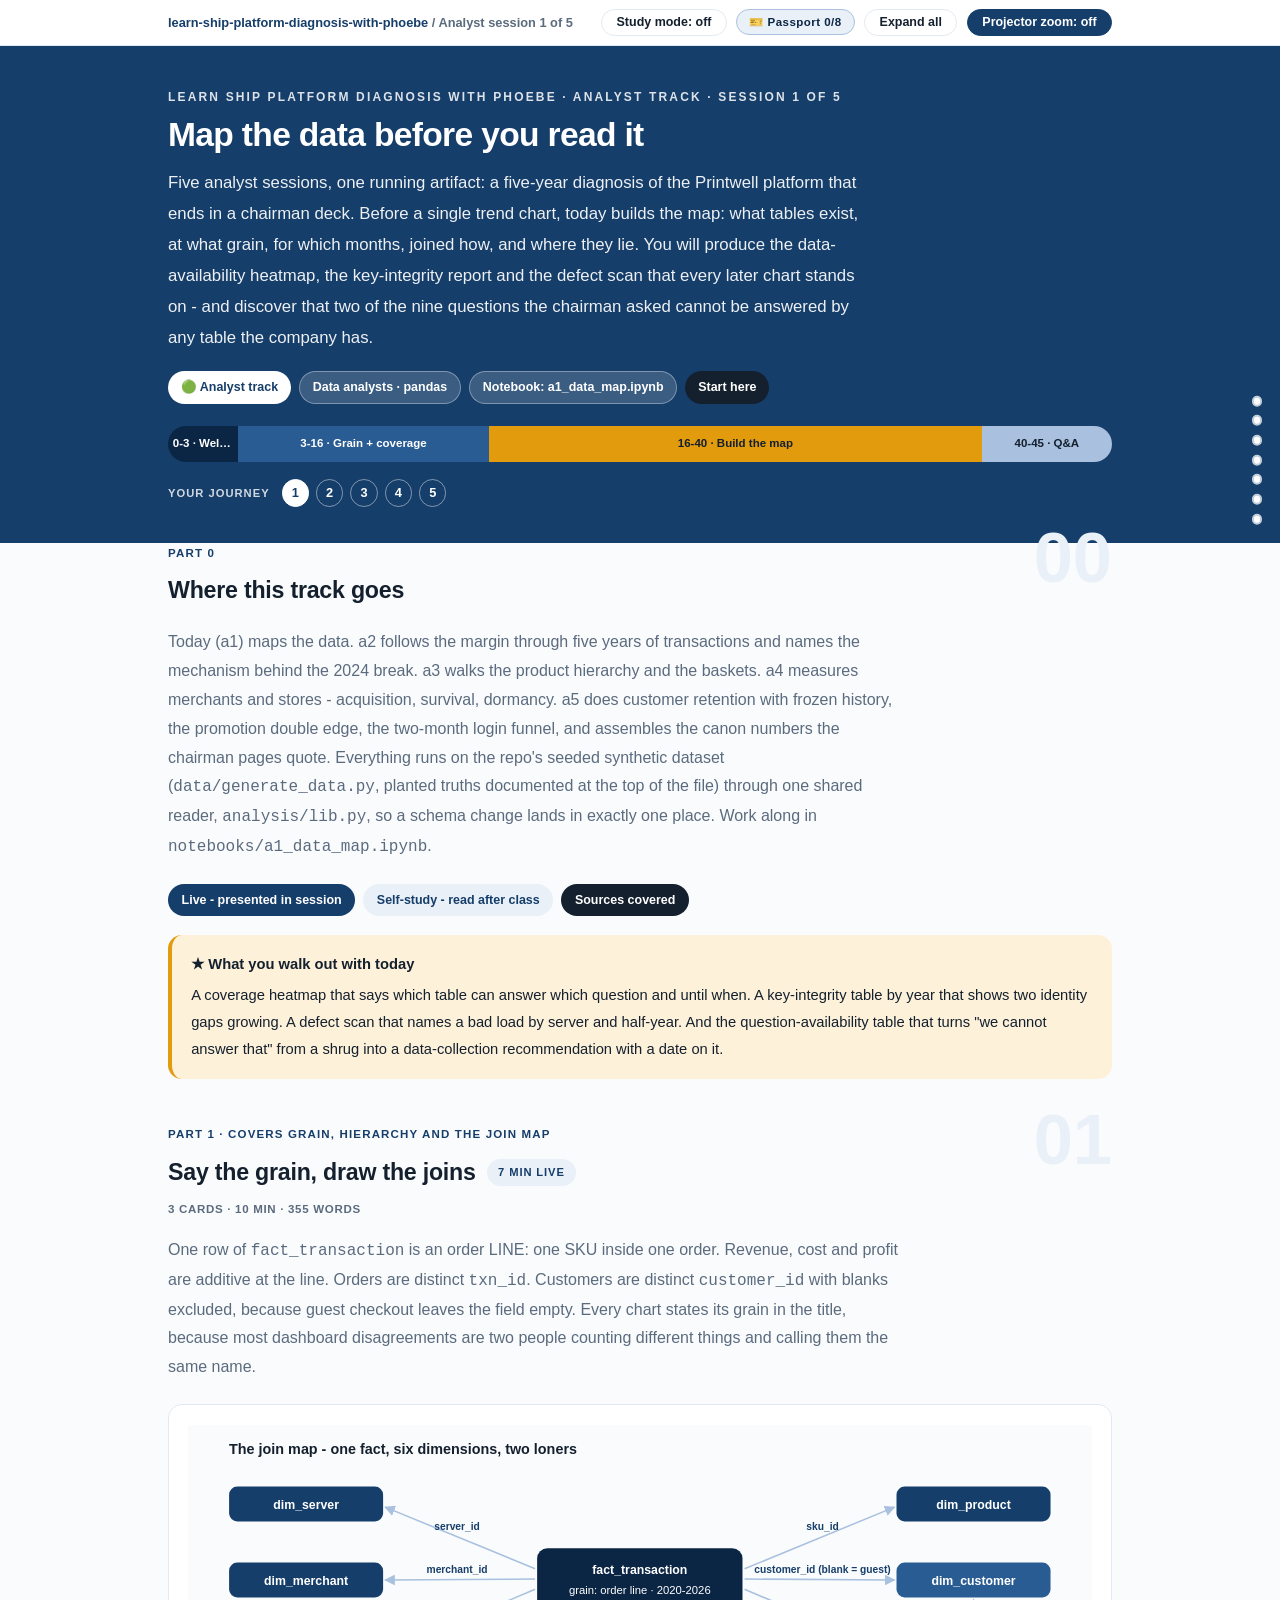
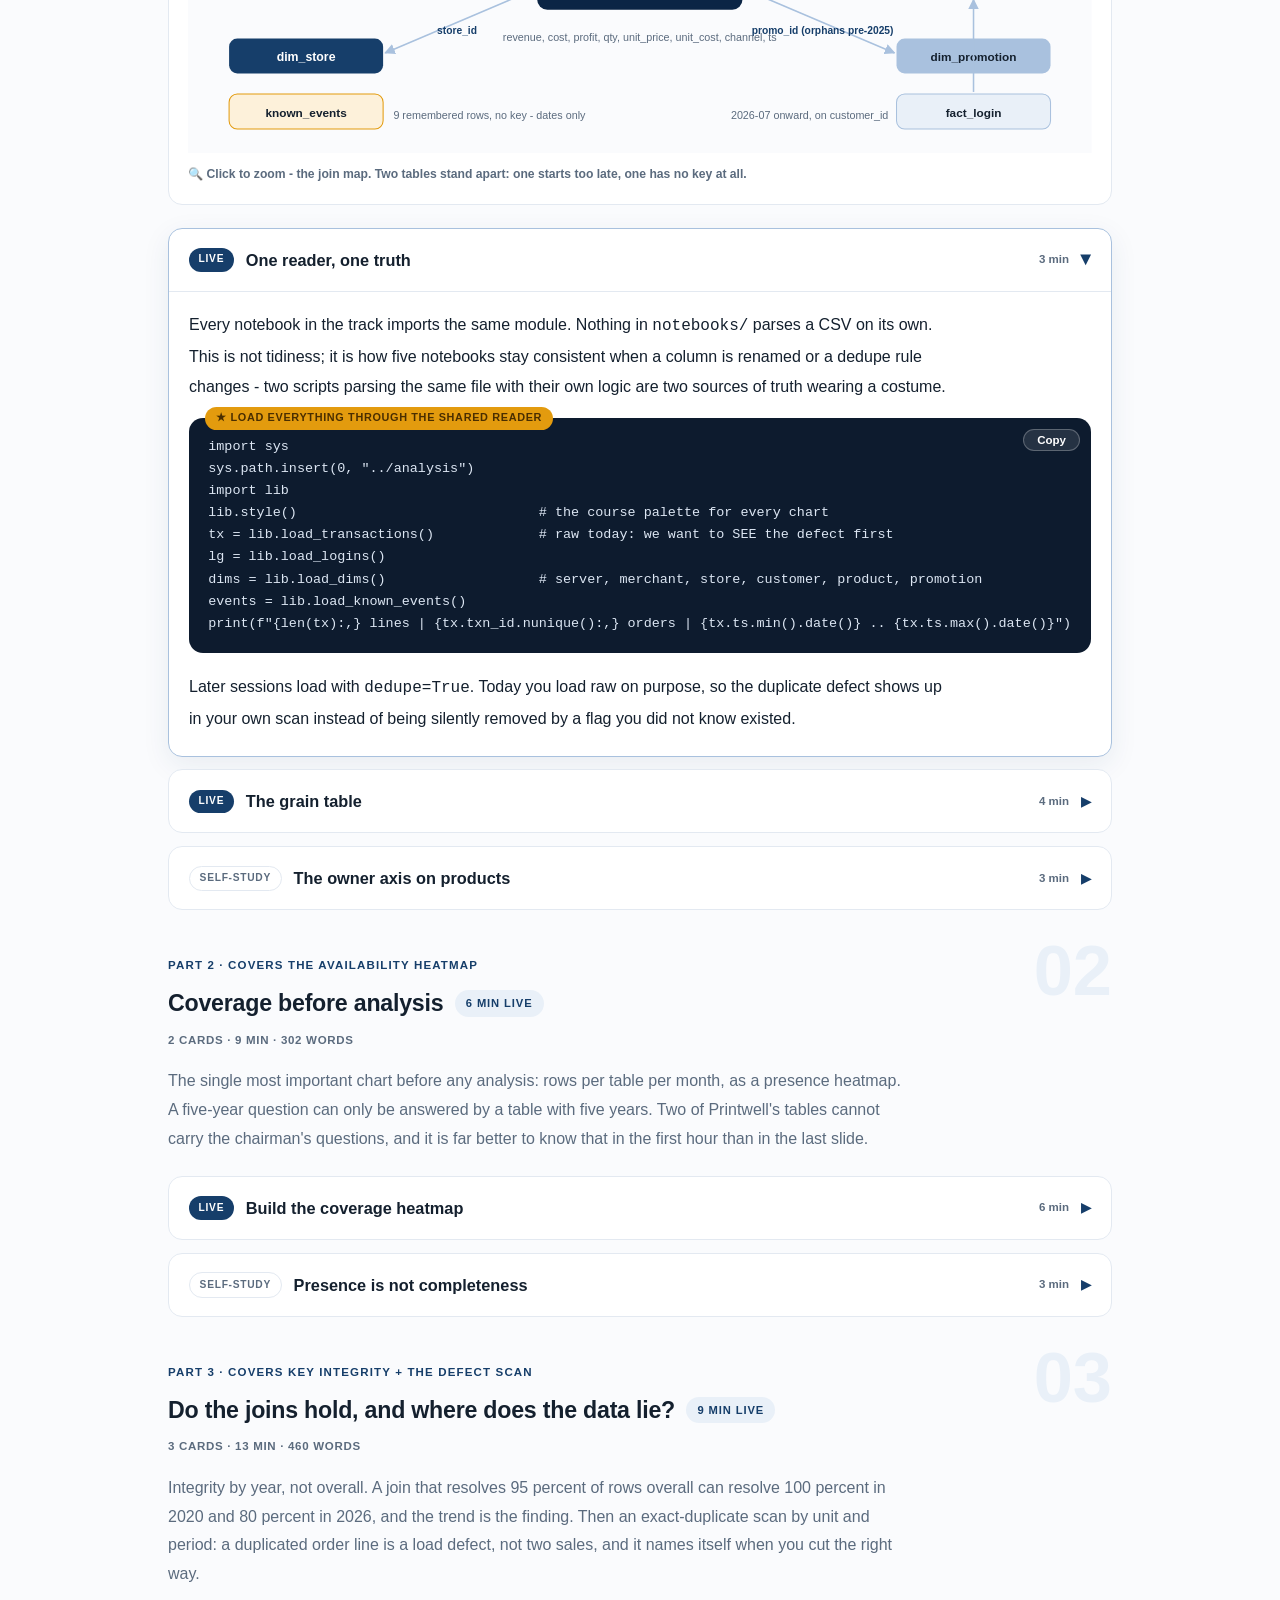
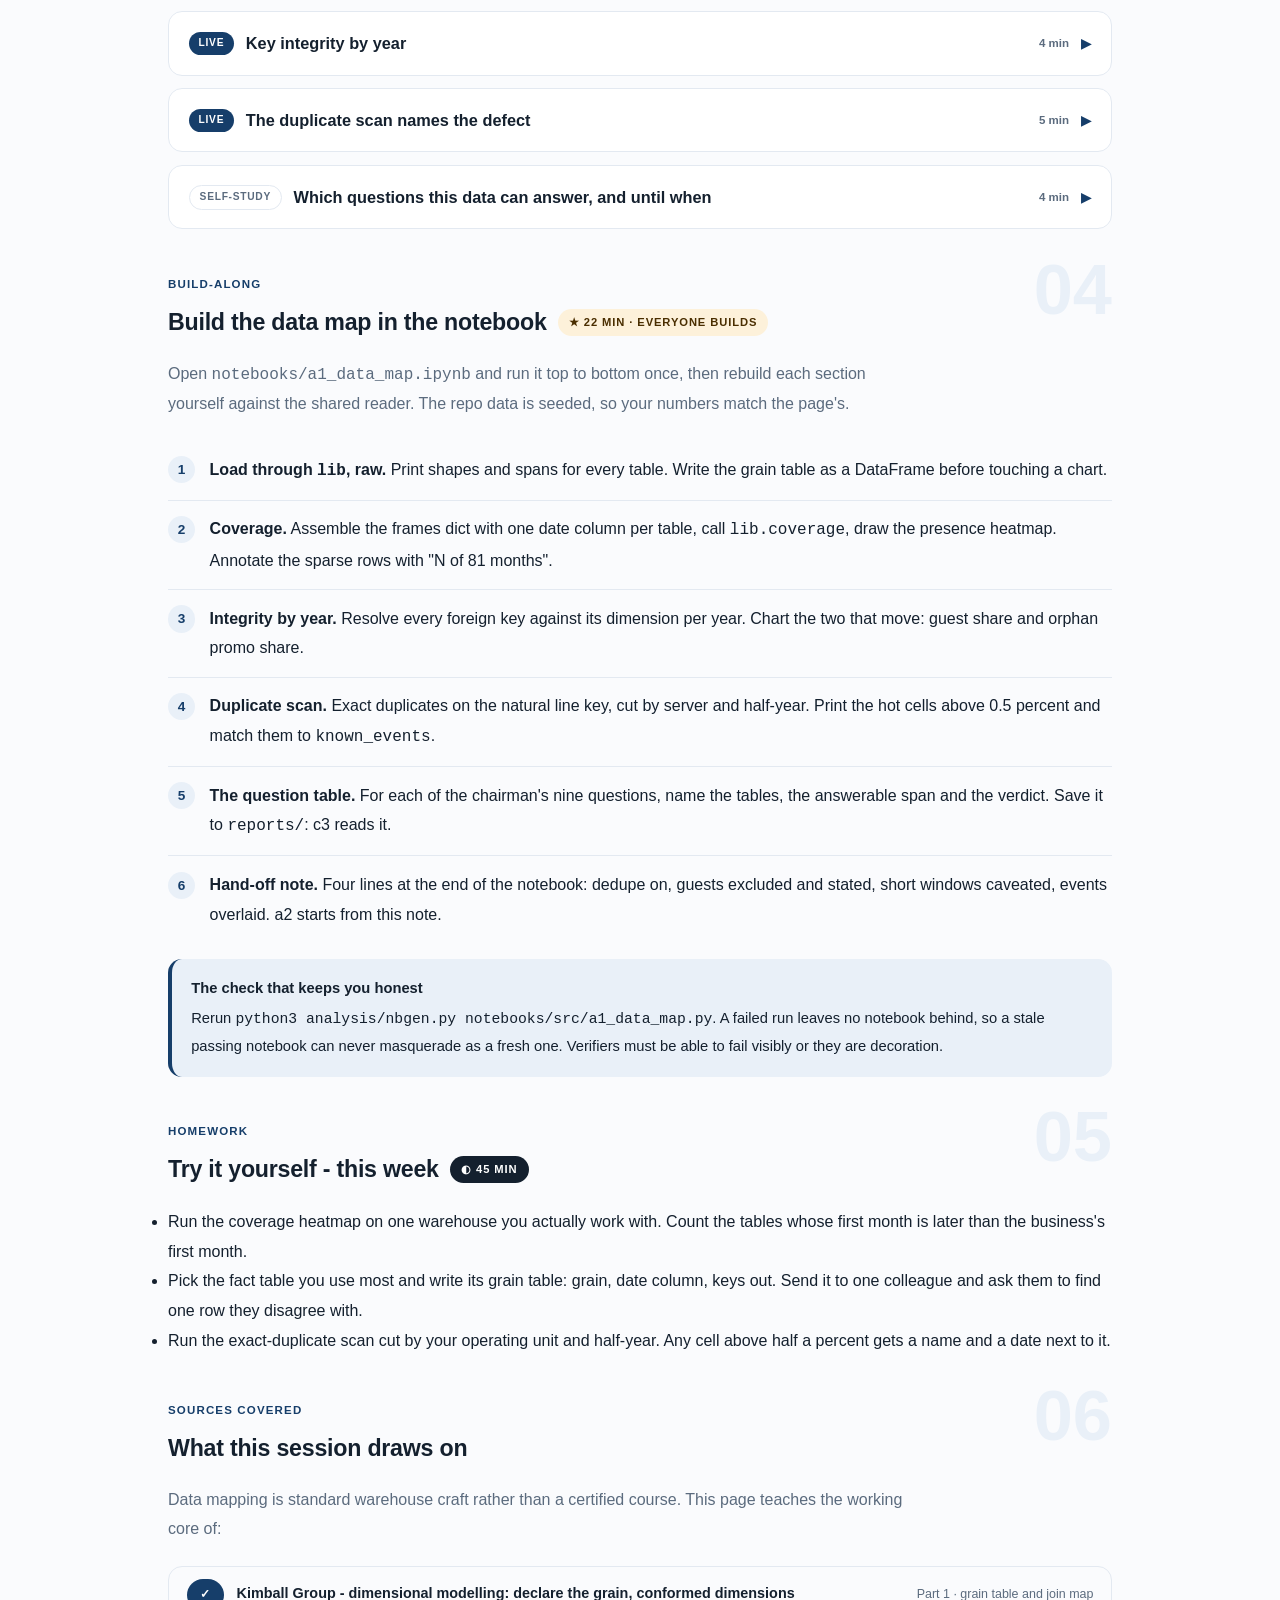
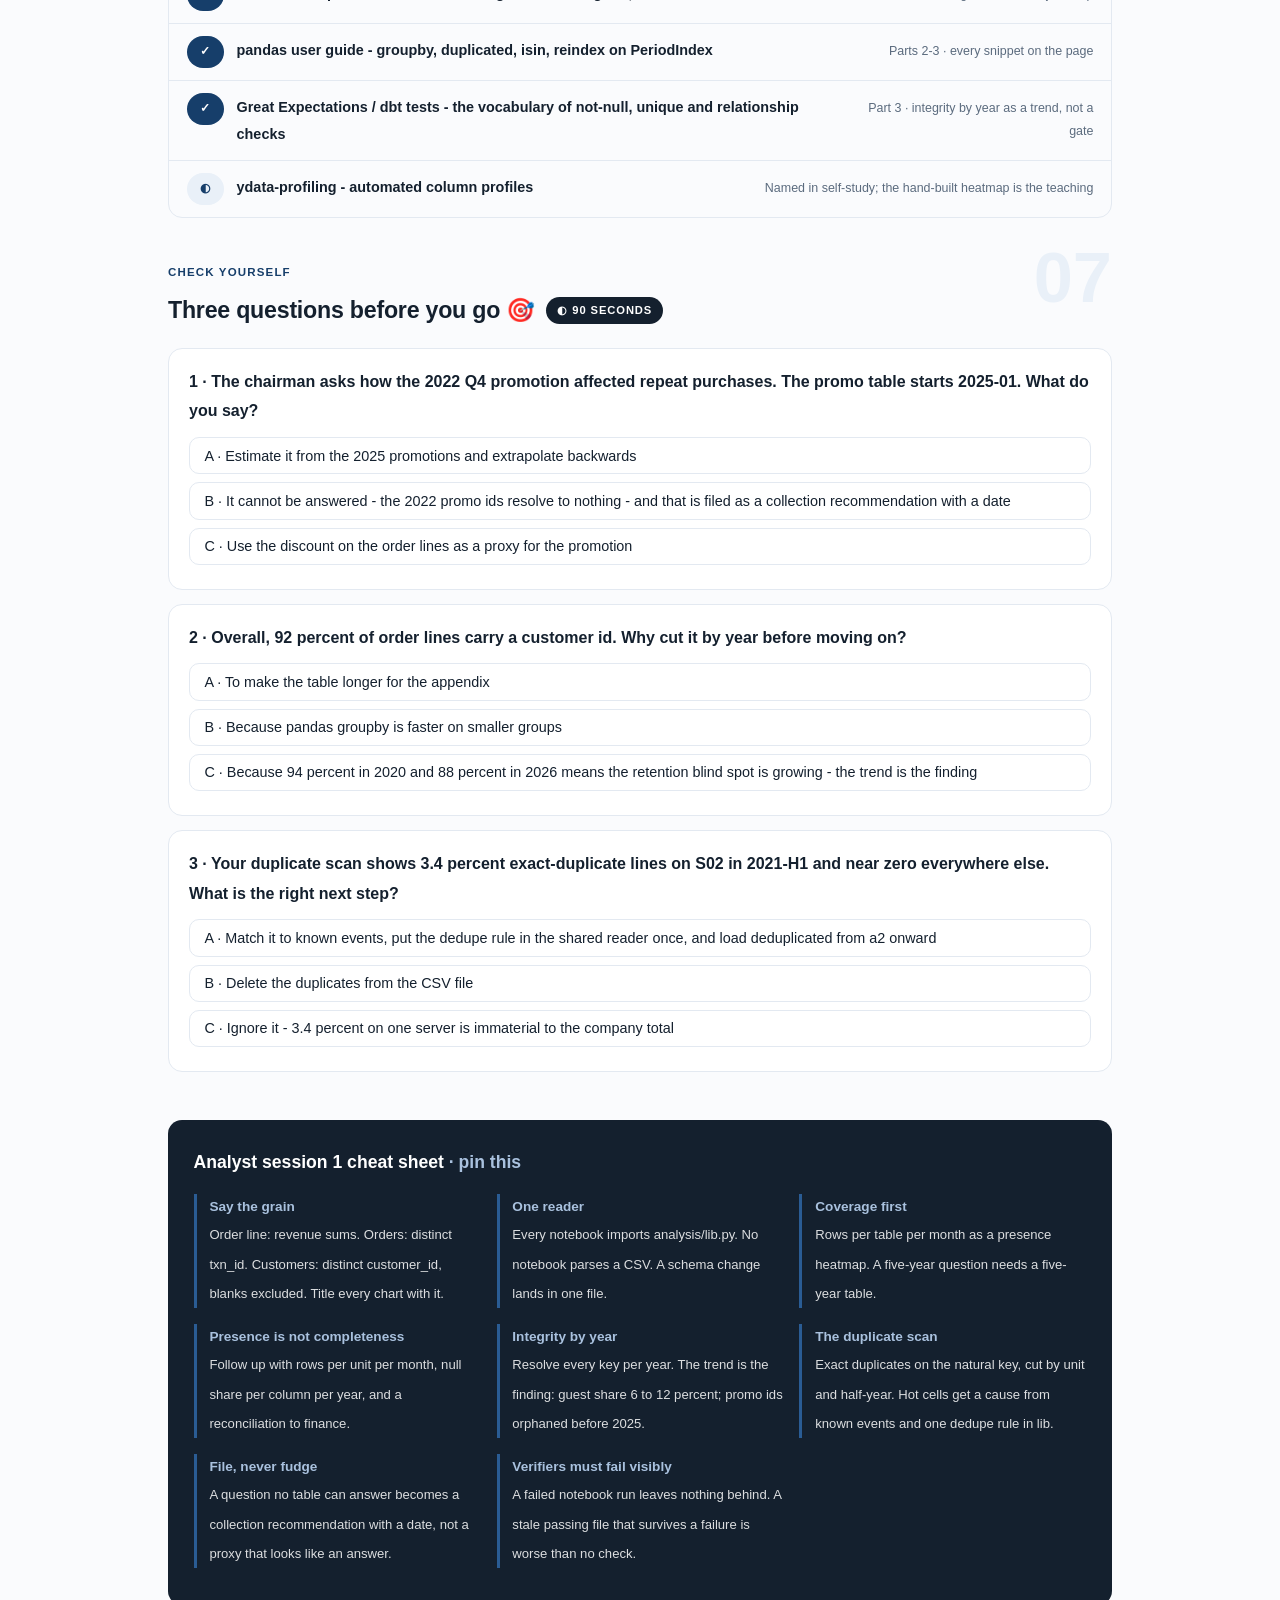
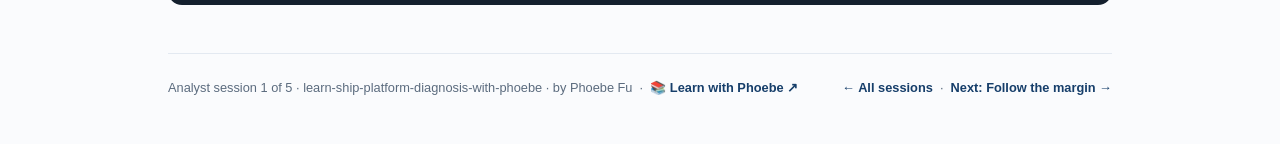
==== courses/a1-map-the-data-before-you-read-it.html @ 27b3adbc "learn-ship-platform-diagnosis-with-phoebe: five-year platform diagnosis course Two-track course (cha" ====
<!DOCTYPE html>
<html lang="en">
<head>
<meta charset="UTF-8">
<meta name="viewport" content="width=device-width, initial-scale=1.0">
<!-- social:start -->
<meta name="description" content="Analyst session 1 of 5. Grain and hierarchy, the data-availability heatmap, key integrity and the defect scan - the data map every five-year diagnosis stands on, built in pandas on the course dataset.">
<meta property="og:type" content="article">
<meta property="og:site_name" content="Learn with Phoebe">
<meta property="og:title" content="Map the data before you read it - learn ship platform diagnosis with phoebe">
<meta property="og:description" content="Analyst session 1 of 5. Grain, coverage heatmap, key integrity, duplicate and guest-id defects - in pandas, on five years of platform data.">
<meta property="og:url" content="https://phoebefu6.github.io/learn-ship-platform-diagnosis-with-phoebe/courses/a1-map-the-data-before-you-read-it.html">
<meta property="og:image" content="https://phoebefu6.github.io/learn-ship-platform-diagnosis-with-phoebe/assets/og-cover.png">
<meta property="og:image:width" content="1200">
<meta property="og:image:height" content="630">
<meta name="twitter:card" content="summary_large_image">
<meta name="twitter:title" content="Map the data before you read it - learn ship platform diagnosis with phoebe">
<meta name="twitter:description" content="Grain, coverage heatmap, key integrity, duplicate and guest-id defects - in pandas, on five years of platform data.">
<meta name="twitter:image" content="https://phoebefu6.github.io/learn-ship-platform-diagnosis-with-phoebe/assets/og-cover.png">
<!-- social:end -->
<title>Analyst session 1 · Map the data before you read it - learn ship platform diagnosis with phoebe</title>
<link rel="stylesheet" href="../assets/style.css?v=1">
</head>
<body>

<div class="toolbar">
  <div class="wrap">
    <span class="crumb"><a href="../index.html">learn-ship-platform-diagnosis-with-phoebe</a> / Analyst session 1 of 5</span>
    <button class="btn" id="toggle-all" type="button">Expand all</button>
    <button class="btn primary" id="zoom-toggle" type="button">Projector zoom: off</button>
  </div>
</div>

<header class="masthead">
  <div class="wrap">
    <div class="eyebrow">Learn Ship Platform Diagnosis with Phoebe · Analyst track · Session 1 of 5</div>
    <h1>Map the data <span class="accent">before</span> you read it</h1>
    <p class="sub">Five analyst sessions, one running artifact: a five-year diagnosis of the Printwell platform that ends in a chairman deck. Before a single trend chart, today builds the map: what tables exist, at what grain, for which months, joined how, and where they lie. You will produce the data-availability heatmap, the key-integrity report and the defect scan that every later chart stands on - and discover that two of the nine questions the chairman asked cannot be answered by any table the company has.</p>
    <div class="chip-row">
      <span class="chip level">🟢 Analyst track</span>
      <span class="chip audience">Data analysts · pandas</span>
      <span class="chip audience">Notebook: a1_data_map.ipynb</span>
      <span class="chip time">Start here</span>
    </div>
    <div class="agenda">
      <span class="a1" style="flex:1">0-3 · Welcome</span>
      <span class="a2" style="flex:4">3-16 · Grain + coverage</span>
      <span class="a3" style="flex:8">16-40 · Build the map</span>
      <span class="a4" style="flex:2">40-45 · Q&amp;A</span>
    </div>
  </div>
</header>

<main class="wrap">

  <!-- ============ INTRO ============ -->
  <section class="section" id="intro">
    <div class="section-kicker">
      <span class="klabel">Part 0</span>
      <h2>Where this track goes</h2>
    </div>
    <p class="lede">Today (a1) maps the data. a2 follows the margin through five years of transactions and names the mechanism behind the 2024 break. a3 walks the product hierarchy and the baskets. a4 measures merchants and stores - acquisition, survival, dormancy. a5 does customer retention with frozen history, the promotion double edge, the two-month login funnel, and assembles the canon numbers the chairman pages quote. Everything runs on the repo's seeded synthetic dataset (<code>data/generate_data.py</code>, planted truths documented at the top of the file) through one shared reader, <code>analysis/lib.py</code>, so a schema change lands in exactly one place. Work along in <code>notebooks/a1_data_map.ipynb</code>.</p>
    <div class="legend">
      <span class="pill solid">Live - presented in session</span>
      <span class="pill light">Self-study - read after class</span>
      <span class="pill inkpill">Sources covered</span>
    </div>
    <div class="callout win">
      <strong>★ What you walk out with today</strong>
      A coverage heatmap that says which table can answer which question and until when. A key-integrity table by year that shows two identity gaps growing. A defect scan that names a bad load by server and half-year. And the question-availability table that turns "we cannot answer that" from a shrug into a data-collection recommendation with a date on it.
    </div>
  </section>

  <!-- ============ PART 1: GRAIN AND HIERARCHY ============ -->
  <section class="section" id="grain">
    <div class="section-kicker">
      <span class="klabel">Part 1 · covers grain, hierarchy and the join map</span>
      <h2>Say the grain, draw the joins <span class="tag concept">7 min live</span></h2>
    </div>
    <p class="lede">One row of <code>fact_transaction</code> is an order LINE: one SKU inside one order. Revenue, cost and profit are additive at the line. Orders are distinct <code>txn_id</code>. Customers are distinct <code>customer_id</code> with blanks excluded, because guest checkout leaves the field empty. Every chart states its grain in the title, because most dashboard disagreements are two people counting different things and calling them the same name.</p>

    <figure class="zoomable">
      <svg viewBox="0 0 880 320" xmlns="http://www.w3.org/2000/svg" role="img" aria-label="An entity join map. In the centre, fact_transaction at order-line grain. Arrows out to dim_server, dim_merchant, dim_store, dim_customer, dim_product and dim_promotion, each labelled with its key. fact_login sits apart, joined to dim_customer. known_events sits apart with no join at all, labelled dates only.">
        <style>
          .jmT { font: 700 14px Inter, sans-serif; fill: #14202E; }
          .jmW { font: 700 12px Inter, sans-serif; fill: #FFFFFF; }
          .jmK { font: 700 11.5px Inter, sans-serif; fill: #14202E; }
          .jmN { font: 400 10.5px Inter, sans-serif; fill: #5B6B7E; }
          .jmE { font: 600 10px Inter, sans-serif; fill: #163E6A; }
        </style>
        <defs>
          <marker id="jmArr" viewBox="0 0 10 10" refX="9" refY="5" markerWidth="7" markerHeight="7" orient="auto"><path d="M0 0 L10 5 L0 10 z" fill="#A9C1DE"/></marker>
        </defs>
        <rect x="0" y="0" width="880" height="320" fill="#FAFBFD"/>
        <text class="jmT" x="40" y="28">The join map - one fact, six dimensions, two loners</text>
        <rect x="340" y="120" width="200" height="60" rx="10" fill="#0B2545"/>
        <text class="jmW" x="440" y="145" text-anchor="middle">fact_transaction</text>
        <text class="jmW" x="440" y="165" text-anchor="middle" style="font-weight:400;font-size:11px">grain: order line · 2020-2026</text>
        <rect x="40" y="60" width="150" height="34" rx="8" fill="#163E6A"/><text class="jmW" x="115" y="82" text-anchor="middle">dim_server</text>
        <rect x="40" y="134" width="150" height="34" rx="8" fill="#163E6A"/><text class="jmW" x="115" y="156" text-anchor="middle">dim_merchant</text>
        <rect x="40" y="208" width="150" height="34" rx="8" fill="#163E6A"/><text class="jmW" x="115" y="230" text-anchor="middle">dim_store</text>
        <rect x="690" y="60" width="150" height="34" rx="8" fill="#163E6A"/><text class="jmW" x="765" y="82" text-anchor="middle">dim_product</text>
        <rect x="690" y="134" width="150" height="34" rx="8" fill="#2A5C94"/><text class="jmW" x="765" y="156" text-anchor="middle">dim_customer</text>
        <rect x="690" y="208" width="150" height="34" rx="8" fill="#A9C1DE"/><text class="jmK" x="765" y="230" text-anchor="middle">dim_promotion</text>
        <line x1="338" y1="140" x2="192" y2="80" stroke="#A9C1DE" stroke-width="1.5" marker-end="url(#jmArr)"/>
        <line x1="338" y1="150" x2="192" y2="151" stroke="#A9C1DE" stroke-width="1.5" marker-end="url(#jmArr)"/>
        <line x1="338" y1="160" x2="192" y2="222" stroke="#A9C1DE" stroke-width="1.5" marker-end="url(#jmArr)"/>
        <line x1="542" y1="140" x2="688" y2="80" stroke="#A9C1DE" stroke-width="1.5" marker-end="url(#jmArr)"/>
        <line x1="542" y1="150" x2="688" y2="151" stroke="#A9C1DE" stroke-width="1.5" marker-end="url(#jmArr)"/>
        <line x1="542" y1="160" x2="688" y2="222" stroke="#A9C1DE" stroke-width="1.5" marker-end="url(#jmArr)"/>
        <text class="jmE" x="262" y="102" text-anchor="middle">server_id</text>
        <text class="jmE" x="262" y="144" text-anchor="middle">merchant_id</text>
        <text class="jmE" x="262" y="204" text-anchor="middle">store_id</text>
        <text class="jmE" x="618" y="102" text-anchor="middle">sku_id</text>
        <text class="jmE" x="618" y="144" text-anchor="middle">customer_id (blank = guest)</text>
        <text class="jmE" x="618" y="204" text-anchor="middle">promo_id (orphans pre-2025)</text>
        <rect x="690" y="262" width="150" height="34" rx="8" fill="#E9F0F8" stroke="#A9C1DE"/><text class="jmK" x="765" y="284" text-anchor="middle">fact_login</text>
        <line x1="765" y1="260" x2="765" y2="170" stroke="#A9C1DE" stroke-width="1.5" marker-end="url(#jmArr)"/>
        <text class="jmN" x="682" y="286" text-anchor="end">2026-07 onward, on customer_id</text>
        <rect x="40" y="262" width="150" height="34" rx="8" fill="#FDF1DA" stroke="#E39B0E"/><text class="jmK" x="115" y="284" text-anchor="middle">known_events</text>
        <text class="jmN" x="200" y="286">9 remembered rows, no key - dates only</text>
        <text class="jmN" x="440" y="210" text-anchor="middle">revenue, cost, profit, qty, unit_price, unit_cost, channel, ts</text>
      </svg>
      <figcaption>🔍 Click to zoom - the join map. Two tables stand apart: one starts too late, one has no key at all.</figcaption>
    </figure>

    <details class="card" open>
      <summary><span class="mode live">Live</span> One reader, one truth <span class="mini">3 min</span><span class="caret">▶</span></summary>
      <div class="body">
        <p>Every notebook in the track imports the same module. Nothing in <code>notebooks/</code> parses a CSV on its own. This is not tidiness; it is how five notebooks stay consistent when a column is renamed or a dedupe rule changes - two scripts parsing the same file with their own logic are two sources of truth wearing a costume.</p>
        <div class="prompt-box good"><span class="label">★ Load everything through the shared reader</span>import sys
sys.path.insert(0, "../analysis")
import lib
lib.style()                              # the course palette for every chart
tx = lib.load_transactions()             # raw today: we want to SEE the defect first
lg = lib.load_logins()
dims = lib.load_dims()                   # server, merchant, store, customer, product, promotion
events = lib.load_known_events()
print(f"{len(tx):,} lines | {tx.txn_id.nunique():,} orders | {tx.ts.min().date()} .. {tx.ts.max().date()}")</div>
        <p>Later sessions load with <code>dedupe=True</code>. Today you load raw on purpose, so the duplicate defect shows up in your own scan instead of being silently removed by a flag you did not know existed.</p>
      </div>
    </details>

    <details class="card">
      <summary><span class="mode live">Live</span> The grain table <span class="mini">4 min</span><span class="caret">▶</span></summary>
      <div class="body">
        <p>Write the grain table before the first chart. It is the single page a new analyst reads to avoid every classic mistake on this dataset.</p>
        <table class="clean">
          <thead><tr><th>Table</th><th>Grain</th><th>Date column</th><th>Keys out</th></tr></thead>
          <tbody>
            <tr><td>fact_transaction</td><td>order line</td><td>ts</td><td>server, merchant, store, customer, sku, promo</td></tr>
            <tr><td>fact_login</td><td>login session</td><td>login_ts</td><td>customer, server, merchant</td></tr>
            <tr><td>dim_promotion</td><td>campaign</td><td>start_date</td><td>merchant (optional)</td></tr>
            <tr><td>dim_customer</td><td>customer</td><td>signup_month</td><td>store, merchant, server</td></tr>
            <tr><td>dim_store</td><td>store</td><td>open_month</td><td>merchant, server</td></tr>
            <tr><td>dim_merchant</td><td>merchant</td><td>onboard_month</td><td>server</td></tr>
            <tr><td>dim_product</td><td>SKU</td><td>-</td><td>merchant (when owner = merchant)</td></tr>
            <tr><td>known_events</td><td>remembered event</td><td>event_date</td><td>scope text, no key</td></tr>
          </tbody>
        </table>
        <div class="callout example">
          <span class="ex-pill">Real world</span>
          A retailer's finance and marketing teams reported repeat-purchase rates of 31 percent and 44 percent for the same quarter. Both were right: finance counted orders per customer id, marketing counted sessions per device. Neither had written the grain down. The reconciliation took three weeks; the grain table takes twenty minutes.
        </div>
      </div>
    </details>

    <details class="card">
      <summary><span class="mode self">Self-study</span> The owner axis on products <span class="mini">3 min</span><span class="caret">▶</span></summary>
      <div class="body">
        <p><code>dim_product</code> carries an <code>owner</code> column: <code>platform</code> for the 98 standard SKUs and <code>merchant</code> for the 1,075 customised SKUs each merchant created from the platform's lines. Same category, same product line, different SKU, different price and cost. This axis is what makes the customisation question in a3 and a5 answerable at all - if the platform had stored customised orders under the base SKU, the finding that customised goods retain customers better could never have been computed. When you design a catalogue, keep the base line and the owner separate, and never overwrite one with the other.</p>
      </div>
    </details>
  </section>

  <!-- ============ PART 2: COVERAGE ============ -->
  <section class="section" id="coverage">
    <div class="section-kicker">
      <span class="klabel">Part 2 · covers the availability heatmap</span>
      <h2>Coverage before analysis <span class="tag concept">6 min live</span></h2>
    </div>
    <p class="lede">The single most important chart before any analysis: rows per table per month, as a presence heatmap. A five-year question can only be answered by a table with five years. Two of Printwell's tables cannot carry the chairman's questions, and it is far better to know that in the first hour than in the last slide.</p>

    <details class="card">
      <summary><span class="mode live">Live</span> Build the coverage heatmap <span class="mini">6 min</span><span class="caret">▶</span></summary>
      <div class="body">
        <div class="prompt-box good"><span class="label">★ Rows per table per month - the shared helper does the reindexing</span>frames = {
    "fact_transaction": tx.assign(d=tx.ts),
    "fact_login": lg.assign(d=lg.login_ts),
    "dim_promotion": dims["promotion"].assign(d=pd.to_datetime(dims["promotion"].start_date)),
    "dim_customer (signups)": dims["customer"].assign(d=pd.to_datetime(dims["customer"].signup_month)),
    "dim_merchant (onboardings)": dims["merchant"].assign(d=pd.to_datetime(dims["merchant"].onboard_month)),
    "dim_store (openings)": dims["store"].assign(d=pd.to_datetime(dims["store"].open_month)),
    "known_events": events.assign(d=events.event_date),
}
cov = lib.coverage(frames, {k: "d" for k in frames})   # months x tables, zero-filled to 2020-01 .. today
present = (cov &gt; 0).T.astype(int)</div>
        <figure class="zoomable">
          <img src="../figures/a1_coverage_heatmap.png" alt="Heatmap of data availability by month for seven tables from 2020 to 2026. fact_transaction and dim_customer cover 79 of 81 months; fact_login covers 3 of 81; dim_promotion covers 21 of 81 starting January 2025; known_events has 9 scattered months.">
          <figcaption>🔍 Click to zoom - navy means the table has rows that month. Two rows are mostly grey.</figcaption>
        </figure>
        <p><strong>fact_login</strong> has about two months: login analytics was switched on 2026-07-01. <strong>dim_promotion</strong> starts 2025-01 even though order lines have carried a <code>promo_id</code> since 2020 - the promotion module launched late, and every earlier id points at nothing. Neither gap is dropped; both are filed as data-collection recommendations with a date, in c3.</p>
        <div class="callout tip">
          <strong>Read the sparse rows honestly</strong>
          Merchant onboardings and store openings are sparse in 2024-2026 not because the tables are broken but because acquisition slowed. A coverage heatmap shows presence, not health; distinguishing the two is the first judgement call of the analysis, and a4 makes it with the acquisition chart.
        </div>
      </div>
    </details>

    <details class="card">
      <summary><span class="mode self">Self-study</span> Presence is not completeness <span class="mini">3 min</span><span class="caret">▶</span></summary>
      <div class="body">
        <p>A month can have rows and still be incomplete: a table that was backfilled for the last 18 months only, a column added in 2023 and null before, a server whose feed dropped for a week. Three cheap follow-ups after the heatmap:</p>
        <ul>
          <li>Rows per month per server (or whatever your unit is): a unit that vanishes for a month is a feed outage, and it will look like a demand collapse in every later chart.</li>
          <li>Null share per column per year: a column that is 100 percent null before a date has a start date, and every analysis using it inherits that date.</li>
          <li>Row count against a trusted external total (finance's booked revenue per quarter): the reconciliation catches both duplicates and missing loads in one pass.</li>
        </ul>
      </div>
    </details>
  </section>

  <!-- ============ PART 3: JOINS AND DEFECTS ============ -->
  <section class="section" id="defects">
    <div class="section-kicker">
      <span class="klabel">Part 3 · covers key integrity + the defect scan</span>
      <h2>Do the joins hold, and where does the data lie? <span class="tag concept">9 min live</span></h2>
    </div>
    <p class="lede">Integrity by year, not overall. A join that resolves 95 percent of rows overall can resolve 100 percent in 2020 and 80 percent in 2026, and the trend is the finding. Then an exact-duplicate scan by unit and period: a duplicated order line is a load defect, not two sales, and it names itself when you cut the right way.</p>

    <details class="card">
      <summary><span class="mode live">Live</span> Key integrity by year <span class="mini">4 min</span><span class="caret">▶</span></summary>
      <div class="body">
        <div class="prompt-box good"><span class="label">★ Share of lines whose key resolves, per year</span>def resolvable(col, dim, key):
    ok = tx[col].isin(set(dim[key]))
    return tx.assign(ok=ok).groupby("year").ok.mean()

integrity = pd.DataFrame({
    "merchant_id -&gt; dim_merchant": resolvable("merchant_id", dims["merchant"], "merchant_id"),
    "store_id -&gt; dim_store": resolvable("store_id", dims["store"], "store_id"),
    "sku_id -&gt; dim_product": resolvable("sku_id", dims["product"], "sku_id"),
    "customer_id present (not guest)": tx.assign(ok=tx.customer_id != "").groupby("year").ok.mean(),
    "promo_id resolvable (of lines with a promo)": tx[tx.promo_id != ""].assign(
        ok=lambda d: d.promo_id.isin(set(dims["promotion"].promo_id))).groupby("year").ok.mean(),
}).round(3)</div>
        <figure class="zoomable">
          <img src="../figures/a1_identity_gaps.png" alt="Bar chart per year 2020 to 2026. Guest checkout share of order lines rises from about 6 percent to about 12 percent. Share of promo-tagged lines whose promo id has no promotion row is 100 percent through 2024 and near zero from 2025.">
          <figcaption>🔍 Click to zoom - two identity gaps: one growing every year, one that ends abruptly when a module launched.</figcaption>
        </figure>
        <p>Guest checkout rises from 6 percent of lines in 2020 to 12 percent in 2026. Those orders have revenue but no customer, so every retention number in a5 silently excludes a growing slice - and the chart says so in its title. Promotion ids before 2025 are orphans: the effect of a 2022 campaign on retention is unknowable from this data, however good the analyst.</p>
      </div>
    </details>

    <details class="card">
      <summary><span class="mode live">Live</span> The duplicate scan names the defect <span class="mini">5 min</span><span class="caret">▶</span></summary>
      <div class="body">
        <div class="prompt-box good"><span class="label">★ Exact duplicates by server and half-year</span>key = ["txn_id", "sku_id", "qty", "unit_price", "unit_cost"]
tx["dup"] = tx.duplicated(subset=key, keep="first")
tx["half"] = tx.ts.dt.year.astype(str) + "-H" + ((tx.ts.dt.month &gt; 6) + 1).astype(str)
dup = tx.groupby(["server_id", "half"]).dup.mean().unstack(fill_value=0) * 100
hot = [(s, h, round(v, 2)) for (s, h), v in dup.stack().items() if v &gt; 0.5]</div>
        <figure class="zoomable">
          <img src="../figures/a1_duplicates_heatmap.png" alt="Heatmap of exact duplicate order line percentage by server and half-year. Every cell is near zero except S02 in 2021 H1 at about 3.4 percent.">
          <figcaption>🔍 Click to zoom - one hot cell. It matches the order-database migration in known_events to the half-year.</figcaption>
        </figure>
        <p>S02 in 2021-H1 carries about 3.4 percent duplicated lines - exactly the window of the order-database migration the team remembers. Raw revenue for that server and half-year is overstated by the same amount. From a2 onward every notebook loads with <code>dedupe=True</code>; the rule lives once, in the shared reader.</p>
        <div class="callout example">
          <span class="ex-pill">Real world</span>
          Duplicate writes during a migration are the most common load defect in commerce data and the least often caught, because totals still look plausible. A 3 percent inflation on one region for six months is invisible in a company total and glaring in a server-by-half-year grid. The cut is the detector.
        </div>
      </div>
    </details>

    <details class="card">
      <summary><span class="mode self">Self-study</span> Which questions this data can answer, and until when <span class="mini">4 min</span><span class="caret">▶</span></summary>
      <div class="body">
        <p>The last output of a1 is a table the chairman can read: question, tables needed, answerable span, verdict. It converts "we cannot answer that" from a shrug into a recommendation with a shape.</p>
        <table class="clean">
          <thead><tr><th>Question</th><th>Needs</th><th>Answerable span</th><th>Verdict</th></tr></thead>
          <tbody>
            <tr><td>Revenue, cost, margin trend by server, merchant, product</td><td>fact_transaction</td><td>2020-01 to 2026-09</td><td>yes, full history</td></tr>
            <tr><td>Customer cohort retention</td><td>fact_transaction, customer_id</td><td>full, minus guests</td><td>yes, with a growing blind spot</td></tr>
            <tr><td>Login-to-purchase funnel</td><td>fact_login</td><td>2026-07 to 2026-09</td><td>two months - no trend, no season</td></tr>
            <tr><td>Did a promotion type lift baskets or retention?</td><td>fact_transaction x dim_promotion</td><td>2025-01 onward</td><td>20 months; earlier ids orphaned</td></tr>
            <tr><td>Merchant and store acquisition and survival</td><td>dims + fact_transaction</td><td>full</td><td>yes</td></tr>
            <tr><td>What changed on product or infra when numbers moved?</td><td>known_events, 9 rows</td><td>sparse</td><td>no - there is no event log</td></tr>
            <tr><td>Fulfilment cost per order</td><td>-</td><td>-</td><td>no - cost is a unit constant per SKU</td></tr>
          </tbody>
        </table>
        <p>The last two rows are the two most valuable recommendations in c3, and they were found in the first hour of the analysis, not the last.</p>
      </div>
    </details>
  </section>

  <!-- ============ DEMO ============ -->
  <section class="section" id="demo">
    <div class="section-kicker">
      <span class="klabel">Build-along</span>
      <h2>Build the data map in the notebook <span class="tag demo">★ 22 min · everyone builds</span></h2>
    </div>
    <p class="lede">Open <code>notebooks/a1_data_map.ipynb</code> and run it top to bottom once, then rebuild each section yourself against the shared reader. The repo data is seeded, so your numbers match the page's.</p>
    <div class="steps">
      <div class="step"><p><strong>Load through <code>lib</code>, raw.</strong> Print shapes and spans for every table. Write the grain table as a DataFrame before touching a chart.</p></div>
      <div class="step"><p><strong>Coverage.</strong> Assemble the frames dict with one date column per table, call <code>lib.coverage</code>, draw the presence heatmap. Annotate the sparse rows with "N of 81 months".</p></div>
      <div class="step"><p><strong>Integrity by year.</strong> Resolve every foreign key against its dimension per year. Chart the two that move: guest share and orphan promo share.</p></div>
      <div class="step"><p><strong>Duplicate scan.</strong> Exact duplicates on the natural line key, cut by server and half-year. Print the hot cells above 0.5 percent and match them to <code>known_events</code>.</p></div>
      <div class="step"><p><strong>The question table.</strong> For each of the chairman's nine questions, name the tables, the answerable span and the verdict. Save it to <code>reports/</code>: c3 reads it.</p></div>
      <div class="step"><p><strong>Hand-off note.</strong> Four lines at the end of the notebook: dedupe on, guests excluded and stated, short windows caveated, events overlaid. a2 starts from this note.</p></div>
    </div>
    <div class="callout tip">
      <strong>The check that keeps you honest</strong>
      Rerun <code>python3 analysis/nbgen.py notebooks/src/a1_data_map.py</code>. A failed run leaves no notebook behind, so a stale passing notebook can never masquerade as a fresh one. Verifiers must be able to fail visibly or they are decoration.
    </div>
  </section>

  <!-- ============ EXERCISE ============ -->
  <section class="section" id="exercise">
    <div class="section-kicker">
      <span class="klabel">Homework</span>
      <h2>Try it yourself - this week <span class="tag exercise">◐ 45 min</span></h2>
    </div>
    <ul>
      <li>Run the coverage heatmap on one warehouse you actually work with. Count the tables whose first month is later than the business's first month.</li>
      <li>Pick the fact table you use most and write its grain table: grain, date column, keys out. Send it to one colleague and ask them to find one row they disagree with.</li>
      <li>Run the exact-duplicate scan cut by your operating unit and half-year. Any cell above half a percent gets a name and a date next to it.</li>
    </ul>
  </section>

  <!-- ============ SOURCES ============ -->
  <section class="section" id="official">
    <div class="section-kicker">
      <span class="klabel">Sources covered</span>
      <h2>What this session draws on</h2>
    </div>
    <p class="lede">Data mapping is standard warehouse craft rather than a certified course. This page teaches the working core of:</p>
    <div class="covered">
      <div class="covered-row"><span class="status pill solid">✓</span><span class="name">Kimball Group - dimensional modelling: declare the grain, conformed dimensions</span><span class="note">Part 1 · grain table and join map</span></div>
      <div class="covered-row"><span class="status pill solid">✓</span><span class="name">pandas user guide - groupby, duplicated, isin, reindex on PeriodIndex</span><span class="note">Parts 2-3 · every snippet on the page</span></div>
      <div class="covered-row"><span class="status pill solid">✓</span><span class="name">Great Expectations / dbt tests - the vocabulary of not-null, unique and relationship checks</span><span class="note">Part 3 · integrity by year as a trend, not a gate</span></div>
      <div class="covered-row"><span class="status pill light">◐</span><span class="name">ydata-profiling - automated column profiles</span><span class="note">Named in self-study; the hand-built heatmap is the teaching</span></div>
    </div>
  </section>

  <!-- ============ QUIZ ============ -->
  <section class="section" id="quiz">
    <div class="section-kicker">
      <span class="klabel">Check yourself</span>
      <h2>Three questions before you go 🎯 <span class="tag exercise">◐ 90 seconds</span></h2>
    </div>
    <div class="quiz-q" data-answer="1">
      <p class="qtext">1 · The chairman asks how the 2022 Q4 promotion affected repeat purchases. The promo table starts 2025-01. What do you say?</p>
      <button class="qopt" type="button">A · Estimate it from the 2025 promotions and extrapolate backwards</button>
      <button class="qopt" type="button">B · It cannot be answered - the 2022 promo ids resolve to nothing - and that is filed as a collection recommendation with a date</button>
      <button class="qopt" type="button">C · Use the discount on the order lines as a proxy for the promotion</button>
      <p class="qwhy">A question a table cannot answer is filed, not fudged. The orphaned ids are a finding about the company's data ownership, and c3 turns it into a recommendation. Extrapolating or proxying would produce a number that looks like an answer and is not.</p>
    </div>
    <div class="quiz-q" data-answer="2">
      <p class="qtext">2 · Overall, 92 percent of order lines carry a customer id. Why cut it by year before moving on?</p>
      <button class="qopt" type="button">A · To make the table longer for the appendix</button>
      <button class="qopt" type="button">B · Because pandas groupby is faster on smaller groups</button>
      <button class="qopt" type="button">C · Because 94 percent in 2020 and 88 percent in 2026 means the retention blind spot is growing - the trend is the finding</button>
      <p class="qwhy">An overall integrity number hides a trend. A blind spot that grows every year means every later retention chart is a little more wrong than the one before, and the chart title has to say so.</p>
    </div>
    <div class="quiz-q" data-answer="0">
      <p class="qtext">3 · Your duplicate scan shows 3.4 percent exact-duplicate lines on S02 in 2021-H1 and near zero everywhere else. What is the right next step?</p>
      <button class="qopt" type="button">A · Match it to known events, put the dedupe rule in the shared reader once, and load deduplicated from a2 onward</button>
      <button class="qopt" type="button">B · Delete the duplicates from the CSV file</button>
      <button class="qopt" type="button">C · Ignore it - 3.4 percent on one server is immaterial to the company total</button>
      <p class="qwhy">The defect gets a cause (the migration in known_events), a single rule in one reader, and a note in the hand-off. Editing the raw file destroys the evidence; ignoring it overstates one server's revenue for a half-year in every later chart.</p>
    </div>
    <p class="quiz-score"></p>
  </section>

  <!-- ============ CHEAT SHEET ============ -->
  <section class="cheat" id="cheatsheet">
    <h3>Analyst session 1 cheat sheet <span>· pin this</span></h3>
    <div class="grid-2">
      <div class="cheat-item"><b>Say the grain</b><span>Order line: revenue sums. Orders: distinct txn_id. Customers: distinct customer_id, blanks excluded. Title every chart with it.</span></div>
      <div class="cheat-item"><b>One reader</b><span>Every notebook imports analysis/lib.py. No notebook parses a CSV. A schema change lands in one file.</span></div>
      <div class="cheat-item"><b>Coverage first</b><span>Rows per table per month as a presence heatmap. A five-year question needs a five-year table.</span></div>
      <div class="cheat-item"><b>Presence is not completeness</b><span>Follow up with rows per unit per month, null share per column per year, and a reconciliation to finance.</span></div>
      <div class="cheat-item"><b>Integrity by year</b><span>Resolve every key per year. The trend is the finding: guest share 6 to 12 percent; promo ids orphaned before 2025.</span></div>
      <div class="cheat-item"><b>The duplicate scan</b><span>Exact duplicates on the natural key, cut by unit and half-year. Hot cells get a cause from known events and one dedupe rule in lib.</span></div>
      <div class="cheat-item"><b>File, never fudge</b><span>A question no table can answer becomes a collection recommendation with a date, not a proxy that looks like an answer.</span></div>
      <div class="cheat-item"><b>Verifiers must fail visibly</b><span>A failed notebook run leaves nothing behind. A stale passing file that survives a failure is worse than no check.</span></div>
    </div>
  </section>

  <footer class="pagefoot">
    <span>Analyst session 1 of 5 · learn-ship-platform-diagnosis-with-phoebe · by Phoebe Fu &nbsp;·&nbsp; 📚 <a href="https://phoebefu6.github.io/learn-with-phoebe/">Learn with Phoebe ↗</a></span>
    <span><a href="../index.html">← All sessions</a> &nbsp;·&nbsp; <a href="a2-follow-the-margin.html">Next: Follow the margin →</a></span>
  </footer>

</main>

<script src="../assets/app.js?v=1"></script>
</body>
</html>
---- assets/style.css ----
/* learn-ship-platform-diagnosis-with-phoebe - editorial bold design system
   Accent: ledger navy #163E6A · deep #0B2545 · flagship: amber #E39B0E
   (CSS var names still read --indigo/--amber; they hold navy/amber values.) */

:root {
  --indigo: #163E6A;
  --indigo-deep: #0B2545;
  --indigo-mid: #2A5C94;
  --indigo-soft: #A9C1DE;
  --indigo-50: #E9F0F8;
  --ink: #14202E;
  --muted: #5B6B7E;
  --faint: #C3CEDB;
  --hairline: #E3E9F1;
  --amber: #E39B0E;
  --amber-ink: #4A2E00;
  --amber-50: #FDF1DA;
  --paper: #FAFBFD;
  --code-bg: #0D1B2E;
  --code-ink: #DCE6F3;
  --radius: 14px;
}

* { margin: 0; padding: 0; box-sizing: border-box; }

html { font-size: 16px; scroll-behavior: smooth; }
html.zoom-125 { font-size: 20px; }
html.zoom-150 { font-size: 24px; }

body {
  font-family: "Inter", -apple-system, BlinkMacSystemFont, "Segoe UI", Roboto, sans-serif;
  background: var(--paper);
  color: var(--ink);
  line-height: 1.85;
  font-feature-settings: "tnum";
}

.wrap { max-width: 62rem; margin: 0 auto; padding: 0 1.5rem; }

/* ---------- header band ---------- */
.masthead {
  background: var(--indigo);
  color: #fff;
  padding: 2.5rem 0 2.25rem;
}
.masthead .eyebrow {
  font-size: .75rem;
  letter-spacing: .18em;
  text-transform: uppercase;
  opacity: .85;
  font-weight: 600;
}
.masthead h1 {
  font-size: 2.1rem;
  line-height: 1.15;
  font-weight: 800;
  margin: .5rem 0 .75rem;
  letter-spacing: -.02em;
}
.masthead h1 .accent { color: inherit; }
.masthead .sub { font-size: 1.05rem; opacity: .92; max-width: 44rem; }

.chip-row { display: flex; flex-wrap: wrap; gap: .5rem; margin-top: 1.1rem; }
.chip {
  display: inline-flex;
  align-items: center;
  gap: .35rem;
  border-radius: 999px;
  padding: .25rem .8rem;
  font-size: .78rem;
  font-weight: 600;
  white-space: nowrap;
}
.chip.level { background: #fff; color: var(--indigo); }
.chip.audience { background: rgba(255,255,255,.16); color: #fff; border: 1px solid rgba(255,255,255,.35); }
.chip.time { background: var(--ink); color: #fff; font-variant-numeric: tabular-nums; }


/* ---------- toolbar ---------- */
.toolbar {
  position: sticky;
  top: 0;
  z-index: 40;
  background: rgba(255,255,255,.94);
  backdrop-filter: blur(6px);
  border-bottom: 1px solid var(--hairline);
  padding: .55rem 0;
}
.toolbar .wrap { display: flex; align-items: center; gap: .6rem; }
.toolbar .crumb { font-size: .8rem; color: var(--muted); font-weight: 600; margin-right: auto; }
.toolbar .crumb a { color: var(--indigo); text-decoration: none; }
.btn {
  border: 1px solid var(--hairline);
  background: #fff;
  color: var(--ink);
  border-radius: 999px;
  padding: .35rem .9rem;
  font-size: .78rem;
  font-weight: 600;
  cursor: pointer;
  font-family: inherit;
  transition: all .15s ease;
}
.btn:hover { border-color: var(--indigo); color: var(--indigo); }
.btn.primary { background: var(--indigo); border-color: var(--indigo); color: #fff; }
.btn.primary:hover { background: var(--indigo-deep); }

/* ---------- sections ---------- */
main { padding: 2.5rem 0 4rem; }

.section { margin-bottom: 2.8rem; }
.section-kicker { margin-bottom: 1rem; }
.section-kicker .klabel {
  display: block;
  font-size: .72rem;
  text-transform: uppercase;
  letter-spacing: .1em;
  color: var(--indigo);
  font-weight: 700;
  margin-bottom: .35rem;
}
.section-kicker h2 {
  font-size: 1.45rem;
  font-weight: 800;
  letter-spacing: -.01em;
  display: flex;
  align-items: center;
  gap: .7rem;
  flex-wrap: wrap;
}
.section-kicker .tag {
  border-radius: 999px;
  padding: .18rem .7rem;
  font-size: .7rem;
  font-weight: 700;
  text-transform: uppercase;
  letter-spacing: .08em;
}
.tag.concept { background: var(--indigo-50); color: var(--indigo); }
.tag.demo { background: var(--amber-50); color: var(--amber-ink); }
.tag.exercise { background: var(--ink); color: #fff; }

.lede { color: var(--muted); max-width: 46rem; margin-bottom: 1.4rem; line-height: 1.8; }

/* live vs self-study markers on cards */
.mode {
  font-size: .64rem;
  font-weight: 700;
  text-transform: uppercase;
  letter-spacing: .07em;
  padding: .14rem .6rem;
  border-radius: 999px;
  flex: none;
}
.mode.live { background: var(--indigo); color: #fff; }
.mode.self { background: #fff; color: var(--muted); border: 1px solid var(--hairline); }

/* ---------- accordions ---------- */
details.card {
  border: 1px solid var(--hairline);
  border-radius: var(--radius);
  margin-bottom: .8rem;
  overflow: hidden;
  background: #fff;
}
details.card[open] { border-color: var(--indigo-soft); box-shadow: 0 8px 28px rgba(22,62,106,.08); }
details.card summary {
  list-style: none;
  cursor: pointer;
  padding: 1rem 1.25rem;
  display: flex;
  align-items: center;
  gap: .75rem;
  font-weight: 700;
  font-size: 1.02rem;
  user-select: none;
}
details.card summary::-webkit-details-marker { display: none; }
details.card summary .dot {
  width: .6rem; height: .6rem;
  border-radius: 999px;
  background: var(--indigo);
  flex: none;
}
details.card summary .mini { margin-left: auto; font-size: .72rem; color: var(--muted); font-weight: 600; white-space: nowrap; }
details.card summary .caret { transition: transform .2s ease; color: var(--indigo); font-size: .8rem; }
details.card[open] summary .caret { transform: rotate(90deg); }
details.card .body { padding: 0 1.25rem 1.4rem; border-top: 1px solid var(--hairline); padding-top: 1.15rem; }
details.card .body p { margin-bottom: 1.05rem; max-width: 48rem; }
details.card .body p:last-child { margin-bottom: 0; }
details.card .body ul, details.card .body ol { margin: 0 0 1.1rem 1.2rem; max-width: 47rem; }
details.card .body li { margin-bottom: .65rem; }
details.card .body h4 { font-size: .95rem; font-weight: 700; margin: 1.1rem 0 .45rem; }
details.card .body h4:first-child { margin-top: 0; }

/* ---------- pills & legends ---------- */
.legend { display: flex; flex-wrap: wrap; gap: .5rem; margin: 0 0 1.2rem; }
.pill {
  display: inline-flex;
  align-items: center;
  gap: .4rem;
  border-radius: 999px;
  padding: .28rem .85rem;
  font-size: .78rem;
  font-weight: 600;
}
.pill.solid { background: var(--indigo); color: #fff; }
.pill.light { background: var(--indigo-50); color: var(--indigo); }
.pill.inkpill { background: var(--ink); color: #fff; }
.pill.amber, .pill.peach { background: var(--amber); color: var(--amber-ink); }
.pill.bare { color: var(--faint); }

/* ---------- 4D grid ---------- */
.grid-2 { display: grid; grid-template-columns: repeat(auto-fit, minmax(15rem, 1fr)); gap: .8rem; margin: .5rem 0 1rem; }
.d-card {
  border: 1px solid var(--hairline);
  border-left: 4px solid var(--indigo);
  border-radius: 10px;
  padding: 1rem 1.1rem;
}
.d-card h4 { font-size: .95rem; margin-bottom: .3rem; }
.d-card h4 .lead-letter { color: var(--indigo); }
.d-card p { font-size: .86rem; color: var(--muted); margin: 0; }

/* ---------- tables ---------- */
table.clean { width: 100%; border-collapse: collapse; font-size: .9rem; margin: .4rem 0 1rem; }
table.clean th {
  text-align: left;
  font-size: .72rem;
  text-transform: uppercase;
  letter-spacing: .08em;
  color: var(--muted);
  padding: .5rem .6rem;
  border-bottom: 2px solid var(--ink);
}
table.clean td { padding: .7rem .6rem; border-bottom: .5px solid var(--hairline); vertical-align: top; line-height: 1.7; }
table.clean td:first-child { font-weight: 600; }

/* ---------- prompt boxes ---------- */
.prompt-box {
  position: relative;
  background: var(--code-bg);
  color: var(--code-ink);
  border-radius: var(--radius);
  padding: 1.1rem 1.2rem;
  margin: 1rem 0 1.2rem;
  font-family: "SF Mono", ui-monospace, Menlo, Consolas, monospace;
  font-size: .84rem;
  line-height: 1.65;
  white-space: pre-wrap;
  word-break: break-word;
}
.prompt-box .label {
  position: absolute;
  top: -0.7rem;
  left: 1rem;
  background: var(--indigo);
  color: #fff;
  font-family: "Inter", -apple-system, sans-serif;
  font-size: .68rem;
  font-weight: 700;
  letter-spacing: .06em;
  text-transform: uppercase;
  border-radius: 999px;
  padding: .15rem .7rem;
}
.prompt-box.bad .label { background: var(--faint); color: var(--ink); }
.prompt-box.good .label { background: var(--amber); color: var(--amber-ink); }
.copy-btn {
  position: absolute;
  top: .7rem;
  right: .7rem;
  background: rgba(255,255,255,.1);
  border: 1px solid rgba(255,255,255,.25);
  color: #fff;
  border-radius: 999px;
  padding: .25rem .8rem;
  font-size: .72rem;
  font-weight: 600;
  cursor: pointer;
  font-family: "Inter", -apple-system, sans-serif;
  transition: background .15s ease;
}
.copy-btn:hover { background: rgba(255,255,255,.22); }
.copy-btn.copied { background: var(--amber); border-color: var(--amber); color: var(--amber-ink); }

/* ---------- demo steps ---------- */
.steps { counter-reset: step; margin: .6rem 0 1rem; }
.step {
  display: flex;
  gap: .9rem;
  padding: .85rem 0;
  border-bottom: .5px solid var(--hairline);
}
.step:last-child { border-bottom: none; }
.step::before {
  counter-increment: step;
  content: counter(step);
  flex: none;
  width: 1.7rem; height: 1.7rem;
  border-radius: 999px;
  background: var(--indigo-50);
  color: var(--indigo);
  font-weight: 700;
  font-size: .85rem;
  display: inline-flex;
  align-items: center;
  justify-content: center;
  margin-top: .1rem;
}
.step p { margin: 0; }

/* ---------- callouts ---------- */
.callout {
  border-radius: var(--radius);
  padding: 1rem 1.2rem;
  margin: 1rem 0;
  font-size: .92rem;
}
.callout.tip { background: var(--indigo-50); border-left: 4px solid var(--indigo); }
.callout.win { background: var(--amber-50); border-left: 4px solid var(--amber); }
.callout strong:first-child { display: block; margin-bottom: .2rem; }

.callout.example {
  background: #FFFFFF;
  border: 1px solid var(--hairline);
  border-left: 4px solid var(--amber);
  font-size: .9rem;
}
.callout.example .ex-pill {
  display: inline-block;
  background: var(--amber);
  color: var(--amber-ink);
  border-radius: 999px;
  padding: .15rem .7rem;
  font-size: .68rem;
  font-weight: 700;
  text-transform: uppercase;
  letter-spacing: .06em;
  margin-bottom: .5rem;
}
.callout.example p { margin: 0 0 .75rem; max-width: 47rem; }
.callout.example p:last-child { margin-bottom: 0; }
.callout.example ul { margin: 0 0 0 1.1rem; max-width: 46rem; }
.callout.example li { margin-bottom: .6rem; }
.callout.example li:last-child { margin-bottom: 0; }

/* ---------- zoomable figures ---------- */
figure.zoomable {
  border: 1px solid var(--hairline);
  border-radius: var(--radius);
  padding: 1.2rem;
  margin: 1rem 0 1.4rem;
  cursor: zoom-in;
  transition: box-shadow .15s ease;
  background: #fff;
}
figure.zoomable:hover { box-shadow: 0 8px 28px rgba(22,62,106,.12); }
figure.zoomable svg, figure.zoomable img { width: 100%; height: auto; display: block; }
figure.zoomable figcaption {
  margin-top: .6rem;
  font-size: .76rem;
  color: var(--muted);
  font-weight: 600;
  display: flex;
  align-items: center;
  gap: .4rem;
}

.lightbox {
  position: fixed;
  inset: 0;
  z-index: 100;
  background: rgba(17,24,39,.9);
  display: none;
  align-items: center;
  justify-content: center;
  padding: 3vh 3vw;
  cursor: zoom-out;
}
.lightbox.open { display: flex; }
.lightbox .inner {
  background: #fff;
  border-radius: var(--radius);
  padding: 2rem;
  max-width: 94vw;
  max-height: 92vh;
  overflow: auto;
}
.lightbox .inner svg, .lightbox .inner img { width: min(88vw, 70rem); height: auto; }
.lightbox .close-hint {
  position: fixed;
  top: 1rem; right: 1.4rem;
  color: #fff;
  font-size: .8rem;
  font-weight: 600;
  opacity: .8;
}

/* ---------- courses covered ---------- */
.covered { border: 1px solid var(--hairline); border-radius: var(--radius); overflow: hidden; }
.covered-row {
  display: flex;
  align-items: baseline;
  gap: .8rem;
  padding: .75rem 1.1rem;
  border-bottom: .5px solid var(--hairline);
  font-size: .9rem;
}
.covered-row:last-child { border-bottom: none; }
.covered-row .status { flex: none; }
.covered-row .name { font-weight: 600; }
.covered-row .note { margin-left: auto; color: var(--muted); font-size: .78rem; text-align: right; }

/* ---------- cheat sheet footer ---------- */
.cheat {
  background: var(--ink);
  color: #fff;
  border-radius: var(--radius);
  padding: 1.6rem 1.6rem 1.3rem;
  margin-top: 3rem;
}
.cheat h3 { font-size: 1.1rem; margin-bottom: 1rem; }
.cheat h3 span { color: var(--indigo-soft); }
.cheat .grid-2 { gap: 1rem; }
.cheat .cheat-item { border-left: 3px solid var(--indigo-mid); padding-left: .8rem; }
.cheat .cheat-item b { display: block; font-size: .85rem; color: var(--indigo-soft); }
.cheat .cheat-item span { font-size: .82rem; opacity: .85; }

footer.pagefoot {
  border-top: 1px solid var(--hairline);
  margin-top: 3rem;
  padding: 1.4rem 0 2.5rem;
  font-size: .8rem;
  color: var(--muted);
  display: flex;
  justify-content: space-between;
  flex-wrap: wrap;
  gap: .8rem;
}
footer.pagefoot a { color: var(--indigo); text-decoration: none; font-weight: 600; }

/* ---------- wayfinding: reading progress + section dots + part numbers ---------- */

#progress-bar {
  position: fixed;
  top: 0; left: 0;
  height: 3px;
  width: 0;
  background: linear-gradient(90deg, var(--indigo), var(--amber));
  z-index: 90;
}

.pagenav {
  position: fixed;
  right: 1.1rem;
  top: 50%;
  transform: translateY(-50%);
  z-index: 50;
  display: flex;
  flex-direction: column;
  gap: .55rem;
}
.pagenav a {
  width: .68rem; height: .68rem;
  border-radius: 999px;
  background: #fff;
  border: 2px solid var(--faint);
  display: block;
  position: relative;
  transition: all .15s ease;
}
.pagenav a:hover { border-color: var(--indigo); transform: scale(1.3); }
.pagenav a.active { background: var(--indigo); border-color: var(--indigo); }
.pagenav a .nlabel {
  position: absolute;
  right: 1.4rem;
  top: 50%;
  transform: translateY(-50%);
  background: var(--ink);
  color: #fff;
  font-size: .7rem;
  font-weight: 600;
  padding: .22rem .65rem;
  border-radius: 6px;
  white-space: nowrap;
  opacity: 0;
  pointer-events: none;
  transition: opacity .15s ease;
}
.pagenav a:hover .nlabel { opacity: 1; }
@media (max-width: 74rem) { .pagenav { display: none; } }

main { counter-reset: partnum -1; }
.section .section-kicker { position: relative; }
.section .section-kicker::before {
  counter-increment: partnum;
  content: counter(partnum, decimal-leading-zero);
  position: absolute;
  right: 0;
  top: -1.2rem;
  font-size: 4.4rem;
  font-weight: 800;
  color: var(--indigo-50);
  line-height: 1;
  font-variant-numeric: tabular-nums;
  pointer-events: none;
  z-index: 0;
}
.section .section-kicker > * { position: relative; z-index: 1; }

details.card summary { transition: background .15s ease; }
details.card summary:hover { background: #F3F7FB; }

/* ---------- journey strip: you are here in the series ---------- */
.journey {
  display: flex;
  align-items: center;
  gap: .45rem;
  margin-top: 1.1rem;
  flex-wrap: wrap;
}
.journey .jlabel { font-size: .7rem; font-weight: 700; text-transform: uppercase; letter-spacing: .09em; opacity: .8; margin-right: .3rem; }
.journey a {
  width: 1.7rem; height: 1.7rem;
  border-radius: 999px;
  display: inline-flex;
  align-items: center;
  justify-content: center;
  font-size: .8rem;
  font-weight: 700;
  text-decoration: none;
  color: #fff;
  border: 1.5px solid rgba(255,255,255,.45);
  transition: all .15s ease;
  font-variant-numeric: tabular-nums;
}
.journey a:hover { border-color: #fff; transform: scale(1.12); }
.journey a.here { background: #fff; color: var(--indigo); border-color: #fff; }
.journey a.dd-chip { width: auto; border-radius: 999px; padding: 0 .7rem; font-size: .72rem; }

/* ---------- check-yourself quiz ---------- */
.quiz-q {
  border: 1px solid var(--hairline);
  border-radius: var(--radius);
  padding: 1.1rem 1.25rem 1rem;
  margin-bottom: .9rem;
  background: #fff;
}
.quiz-q .qtext { font-weight: 700; margin-bottom: .7rem; }
.quiz-q .qopt {
  display: block;
  width: 100%;
  text-align: left;
  background: #fff;
  border: 1px solid var(--hairline);
  border-radius: 10px;
  padding: .6rem .9rem;
  margin-bottom: .5rem;
  font-size: .9rem;
  font-family: inherit;
  color: var(--ink);
  cursor: pointer;
  transition: all .15s ease;
}
.quiz-q .qopt:hover { border-color: var(--indigo); background: var(--indigo-50); }
.quiz-q .qopt.correct { background: var(--indigo); border-color: var(--indigo); color: #fff; font-weight: 600; }
.quiz-q .qopt.correct::after { content: "  ✓"; }
.quiz-q .qopt.wrong { background: #FEF2F2; border-color: #FCA5A5; color: #991B1B; animation: qshake .3s ease; }
.quiz-q .qopt.wrong::after { content: "  ✗ try again"; font-size: .78rem; }
.quiz-q .qopt:disabled { cursor: default; }
.quiz-q .qwhy {
  display: none;
  background: var(--amber-50);
  border-left: 4px solid var(--amber);
  border-radius: 8px;
  padding: .6rem .9rem;
  font-size: .86rem;
  margin-top: .3rem;
}
.quiz-q.answered .qwhy { display: block; }
@keyframes qshake {
  0%, 100% { transform: translateX(0); }
  25% { transform: translateX(-5px); }
  75% { transform: translateX(5px); }
}
.quiz-score { font-weight: 700; color: var(--indigo); margin-top: .4rem; }

@media (prefers-reduced-motion: reduce) {
  .quiz-q .qopt.wrong { animation: none; }
  .journey a:hover { transform: none; }
}

/* ---------- micro-interactions (react-bits inspired, vanilla) ---------- */

/* BlurText: staggered word reveal on the masthead headline */
.masthead h1 .bw {
  display: inline-block;
  opacity: 0;
  filter: blur(8px);
  transform: translateY(.35em);
  animation: bw-in .7s cubic-bezier(.22,.9,.35,1) forwards;
  animation-delay: var(--bw-delay, 0s);
}
@keyframes bw-in {
  to { opacity: 1; filter: blur(0); transform: translateY(0); }
}

/* SpotlightCard: cursor-following highlight on accordion cards */
details.card { position: relative; }
details.card::after {
  content: "";
  position: absolute;
  inset: 0;
  pointer-events: none;
  opacity: 0;
  transition: opacity .3s ease;
  background: radial-gradient(320px circle at var(--mx, 50%) var(--my, 50%), rgba(22,62,106,.09), transparent 65%);
}
details.card:hover::after { opacity: 1; }

/* ScrollReveal: sections rise in as they enter the viewport */
.js-reveal .section {
  opacity: 0;
  transform: translateY(16px);
  transition: opacity .6s ease, transform .6s cubic-bezier(.22,.9,.35,1);
}
.js-reveal .section.revealed { opacity: 1; transform: none; }

@media (prefers-reduced-motion: reduce) {
  .masthead h1 .bw { animation: none; opacity: 1; filter: none; transform: none; }
  details.card::after { display: none; }
  .js-reveal .section { opacity: 1; transform: none; transition: none; }
}

@media (max-width: 40rem) {
  .masthead h1 { font-size: 1.6rem; }
  
  .toolbar .crumb { display: none; }
}

@media print {
  .toolbar, .copy-btn { display: none; }
  details.card { border: 1px solid #ccc; }
}

/* ---------- live SQL playground (sql-live.js) ---------- */
.sqlbox {
  border: 1px solid var(--hairline);
  border-radius: var(--radius);
  background: #fff;
  overflow: hidden;
  margin: 1rem 0 1.4rem;
  box-shadow: 0 8px 28px rgba(22,62,106,.06);
}
.sql-bar {
  display: flex; align-items: center; gap: .5rem;
  padding: .5rem .8rem;
  background: var(--indigo-deep);
  color: #fff;
}
.sql-dot { width: .6rem; height: .6rem; border-radius: 999px; background: var(--amber); flex: none; }
.sql-title { font-size: .76rem; font-weight: 600; letter-spacing: .02em; opacity: .92; }
.sql-spacer { margin-left: auto; }
.sql-btn {
  border: 1px solid rgba(255,255,255,.28);
  background: rgba(255,255,255,.08);
  color: #fff;
  border-radius: 999px;
  padding: .26rem .8rem;
  font-size: .74rem; font-weight: 700; cursor: pointer;
  font-family: inherit; transition: all .14s ease; white-space: nowrap;
}
.sql-btn:hover { background: rgba(255,255,255,.2); }
.sql-btn.sql-run { background: var(--amber); color: var(--amber-ink); border-color: var(--amber); }
.sql-btn.sql-run:hover { filter: brightness(1.05); }
.sql-label {
  display: block;
  font-size: .64rem; text-transform: uppercase; letter-spacing: .09em;
  font-weight: 700; color: var(--muted);
  padding: .6rem .9rem .2rem;
}
.sql-code-wrap { border-bottom: 1px solid var(--hairline); }
.sql-code {
  width: 100%;
  border: none; outline: none; resize: vertical;
  padding: .35rem .9rem .9rem;
  font-family: "SF Mono", "JetBrains Mono", Menlo, Consolas, monospace;
  font-size: .86rem; line-height: 1.6;
  color: var(--ink); background: #fff;
  tab-size: 2;
}
.sql-out { padding: .2rem .9rem 1rem; overflow-x: auto; }
.sql-tablewrap { overflow-x: auto; }
table.sql-table { width: 100%; border-collapse: collapse; font-size: .84rem; margin: .3rem 0 .1rem; }
table.sql-table th {
  text-align: left; text-transform: uppercase; letter-spacing: .05em;
  font-size: .68rem; color: var(--indigo); font-weight: 800;
  padding: .35rem .6rem; border-bottom: 2px solid var(--indigo-50); white-space: nowrap;
}
table.sql-table td {
  padding: .32rem .6rem; border-bottom: .5px solid var(--hairline);
  font-variant-numeric: tabular-nums; white-space: nowrap;
}
table.sql-table tr:last-child td { border-bottom: none; }
.sql-null { color: var(--faint); font-style: italic; font-size: .78rem; }
.sql-note { font-size: .74rem; color: var(--muted); margin: .5rem 0 0; font-weight: 600; }
.sql-hint { font-weight: 500; font-style: italic; }
.sql-err {
  font-size: .82rem; color: #991B1B; background: #FEF2F2;
  border: 1px solid #FCA5A5; border-radius: 8px;
  padding: .55rem .75rem; margin: .4rem 0 0;
  font-family: "SF Mono", Menlo, monospace;
}
.sql-cap { font-size: .78rem; color: var(--muted); padding: 0 .9rem .8rem; }
.sqlbox.sql-had-err .sql-bar { background: #7f1d1d; }


@keyframes mcpIn { from { opacity: 0; transform: translateY(6px); } to { opacity: 1; transform: none; } }


@media (max-width: 640px) {  }


@media (max-width: 640px) {
  
  
}

/* === LWP-PATCH v2 === */
/* palette-agnostic aliases: 75 repos use --indigo/--amber, 1 uses --pine/--clay */
:root {
  --pv-accent: var(--indigo, var(--pine, #E39B0E));
  --pv-flag: var(--amber, var(--clay, #163E6A));
  --pv-flag-50: var(--amber-50, var(--clay-50, #FDF1DA));
}

/* ============================================================
   v2 - readable on a phone + reading modes
   Layout only. No palette tokens are changed.
   ============================================================ */

/* --- skip link --- */
.skip-link {
  position: absolute; left: -9999px; top: 0; z-index: 200;
  background: var(--pv-accent); color: #fff;
  padding: .7rem 1.1rem; border-radius: 0 0 var(--radius) 0;
  font-weight: 700; font-size: .85rem; text-decoration: none;
}
.skip-link:focus { left: 0; }

/* --- visible keyboard focus everywhere --- */
:focus-visible {
  outline: 3px solid var(--pv-flag);
  outline-offset: 2px;
  border-radius: 4px;
}

/* --- diagrams: hold authored width, scroll instead of shrinking --- */
.figscroll { overflow-x: auto; -webkit-overflow-scrolling: touch; overscroll-behavior-x: contain; }
.figscroll::-webkit-scrollbar { height: 6px; }
.figscroll::-webkit-scrollbar-thumb { background: var(--faint); border-radius: 3px; }

/* --- tables: scroll container + sticky row label --- */
.tablescroll { overflow-x: auto; -webkit-overflow-scrolling: touch; border-radius: var(--radius); }

/* --- section contents counter --- */
.sec-meta {
  display: block; margin-top: .3rem;
  font-size: .72rem; font-weight: 700; letter-spacing: .06em;
  text-transform: uppercase; color: var(--muted);
  font-variant-numeric: tabular-nums;
}

/* --- study-mode switch --- */
.btn.mode-on { background: var(--pv-flag); border-color: var(--pv-flag); color: #fff; }

/* --- deep-linked card gets a moment of emphasis --- */
details.card.linked { border-color: var(--pv-flag); box-shadow: 0 0 0 3px var(--pv-flag-50); }

@media (max-width: 820px) {
  /* labels keep the size they were drawn at; the figure scrolls */
  figure.zoomable svg { min-width: 820px; }
  .figscroll .mm-svg, .mindmap svg { min-width: 840px; }

  table.clean { min-width: 620px; }
  table.clean th:first-child,
  table.clean td:first-child {
    position: sticky; left: 0; background: #fff;
    box-shadow: 1px 0 0 var(--hairline);
  }

  pre, .prompt-box { overflow-x: auto; }

  /* 44px tap targets */
  details.card summary { min-height: 44px; }
  .qopt { min-height: 44px; display: flex; align-items: center; padding: .7rem .9rem; }
  .toolbar .btn, .pagefoot a { min-height: 44px; display: inline-flex; align-items: center; }
}

@media (max-width: 640px) {
  /* long inline code tokens and nowrap chips are the two things that still
     forced the page sideways below 640px: let them break rather than push
     the layout. Inside the media query only - desktop is untouched. */
  :not(pre) > code, .prompt-box span, code span,
  p span, li span, td span { overflow-wrap: anywhere; word-break: break-word; }
  .chip, .syn-chip, .pill, .mode, .tag { white-space: normal; max-width: 100%; }

  
  
  .chip-row, .legend { flex-wrap: wrap; }
  .journey { flex-wrap: wrap; row-gap: .45rem; }
}

/* --- print: a session should print as a complete handout --- */
@media print {
  .pagenav, #progress-bar, .skip-link, .journey, .lightbox { display: none !important; }
  details.card > .body { display: block !important; }
  details.card, figure, table.clean, .callout { break-inside: avoid; page-break-inside: avoid; }
  figure.zoomable svg { min-width: 0; max-width: 100%; }
  .figscroll, .tablescroll { overflow: visible; }
  a[href^="http"]::after { content: " (" attr(href) ")"; font-size: .72rem; color: #555; }
}

/* swipe hint: own line, only when the diagram really does scroll */
figure.zoomable.can-scroll figcaption { flex-wrap: wrap; }
figure.zoomable.can-scroll figcaption::after {
  content: "swipe the diagram \2192";
  flex: 0 0 100%;
  margin-top: .2rem;
  font-size: .72rem;
  font-weight: 700;
  letter-spacing: .04em;
  color: var(--pv-flag);
}
/* === /LWP-PATCH === */


/* ============================================================
   LWP WIDGET KIT v1 - wipe / hotspot / tick / tryrow / stakes
   / scorecard / passport. Self-theming off the course :root.
   ============================================================ */

/* --- shared shell --------------------------------------- */
.wk {
  margin: 26px 0;
  border: 1px solid var(--hairline);
  border-radius: var(--radius);
  background: #fff;
  box-shadow: 0 2px 10px rgba(0,0,0,.03);
  overflow: hidden;
}
.wk-head {
  display: flex; align-items: center; gap: 10px;
  padding: 12px 16px;
  background: var(--indigo-50);
  border-bottom: 1px solid var(--hairline);
}
.wk-head b {
  font-size: 0.74rem; font-weight: 800; letter-spacing: .07em;
  text-transform: uppercase; color: var(--indigo-deep);
}
.wk-head .wk-hint { font-size: 0.82rem; color: var(--muted); }
.wk-body { padding: 18px 16px; }
.wk-foot {
  padding: 10px 16px; border-top: 1px dashed var(--hairline);
  font-size: 0.82rem; color: var(--muted); background: var(--paper);
}

/* --- 1. wipe: draggable before/after ------------------- */
.wipe { position: relative; user-select: none; touch-action: none; }
.wipe-panes { position: relative; overflow: hidden; border-radius: 10px; }
.wipe-a, .wipe-b { padding: 18px 20px; font-size: 0.92rem; line-height: 1.75; }
.wipe-a { background: #FEF2F2; border: 1px solid #FCA5A5; border-radius: 10px; }
.wipe-b {
  position: absolute; inset: 0;
  background: var(--indigo-50); border: 1px solid var(--indigo-soft);
  border-radius: 10px;
  clip-path: inset(0 0 0 var(--wx, 50%));
}
.wipe-a h5, .wipe-b h5 {
  margin: 0 0 8px; font-size: 0.72rem; letter-spacing: .07em;
  text-transform: uppercase; font-weight: 800;
}
.wipe-a h5 { color: #991B1B; }
.wipe-b h5 { color: var(--indigo-deep); }
.wipe-a p, .wipe-b p { margin: 0 0 6px; }
.wipe-grip {
  position: absolute; top: 0; bottom: 0; width: 3px;
  background: var(--indigo); cursor: ew-resize; z-index: 3;
  transform: translateX(-1.5px);
}
.wipe-grip::after {
  content: "⇄"; position: absolute; top: 50%; left: 50%;
  transform: translate(-50%, -50%);
  width: 30px; height: 30px; border-radius: 999px;
  background: var(--indigo); color: #fff;
  display: grid; place-items: center;
  font-size: 0.85rem; font-weight: 800;
  box-shadow: 0 3px 12px rgba(0,0,0,.22);
}
.wipe-tags { display: flex; justify-content: space-between; margin-top: 10px; }
.wipe-tags span {
  font-size: 0.7rem; font-weight: 800; letter-spacing: .06em;
  text-transform: uppercase; padding: 3px 10px; border-radius: 999px;
}
.wipe-tags .wt-a { background: #FEF2F2; color: #991B1B; }
.wipe-tags .wt-b { background: var(--indigo-50); color: var(--indigo-deep); }

/* --- 2. hotspot: pins on a mock ------------------------ */
.hotspot { position: relative; }
.hs-mock { position: relative; border-radius: 10px; overflow: hidden; }
.hs-mock svg { display: block; width: 100%; height: auto; }
.hs-pin {
  position: absolute; left: var(--x); top: var(--y);
  transform: translate(-50%, -50%);
  width: 27px; height: 27px; border-radius: 999px;
  border: 2px solid #fff; background: var(--indigo); color: #fff;
  font: 800 0.78rem/1 Inter, sans-serif;
  display: grid; place-items: center; cursor: pointer;
  box-shadow: 0 2px 9px rgba(0,0,0,.28);
  transition: transform .16s ease, background .16s ease;
  z-index: 2;
}
.hs-pin:hover { transform: translate(-50%, -50%) scale(1.18); }
.hs-pin.on { background: var(--amber); color: var(--amber-ink); }
.hs-pin::before {
  content: ""; position: absolute; inset: -7px; border-radius: 999px;
  border: 2px solid var(--indigo); opacity: 0;
}
.hs-pin.on::before { border-color: var(--amber); opacity: .55; }
.hs-caps { margin-top: 14px; display: grid; gap: 8px; }
.hs-cap {
  display: none; gap: 10px;
  padding: 12px 14px; border-radius: 10px;
  background: var(--indigo-50); border-left: 3px solid var(--indigo);
  font-size: 0.9rem; line-height: 1.7;
}
.hs-cap.on { display: flex; }
.hs-cap b {
  flex: 0 0 auto; color: var(--indigo-deep);
  font-size: 0.74rem; letter-spacing: .06em; text-transform: uppercase;
  padding-top: 2px;
}
.hs-empty { font-size: 0.86rem; color: var(--muted); font-style: italic; }

/* --- 3. tick: travelling-dot pipeline ------------------ */
.tick-rail { position: relative; padding: 26px 0 8px; }
.tick-line {
  position: absolute; left: 4%; right: 4%; top: 40px; height: 3px;
  background: var(--hairline); border-radius: 2px;
}
.tick-fill {
  position: absolute; left: 0; top: 0; height: 100%;
  background: var(--indigo); border-radius: 2px;
  width: 0; transition: width .45s cubic-bezier(.4,0,.2,1);
}
.tick-dot {
  position: absolute; top: 41.5px; left: 4%;
  width: 15px; height: 15px; border-radius: 999px;
  background: var(--amber); border: 3px solid #fff;
  box-shadow: 0 2px 9px rgba(0,0,0,.25);
  transform: translate(-50%, -50%);
  transition: left .45s cubic-bezier(.4,0,.2,1);
  z-index: 3;
}
.tick-stages { display: flex; justify-content: space-between; position: relative; }
.tick-stage { flex: 1; text-align: center; }
.tick-stage i {
  display: block; width: 13px; height: 13px; margin: 34px auto 10px;
  border-radius: 999px; background: #fff;
  border: 3px solid var(--faint); transition: border-color .3s ease;
}
.tick-stage.done i { border-color: var(--indigo); background: var(--indigo); }
.tick-stage span {
  font-size: 0.76rem; font-weight: 700; color: var(--muted);
  transition: color .3s ease;
}
.tick-stage.done span { color: var(--ink); }
.tick-controls { display: flex; gap: 8px; align-items: center; margin-top: 6px; }
.tick-btn {
  font: 700 0.8rem Inter, sans-serif; cursor: pointer;
  padding: 7px 15px; border-radius: 999px;
  border: 1px solid var(--indigo); background: var(--indigo); color: #fff;
}
.tick-btn.ghost { background: #fff; color: var(--indigo); }
.tick-btn:disabled { opacity: .4; cursor: not-allowed; }
.tick-note {
  display: none; margin-top: 12px; padding: 13px 15px;
  background: var(--paper); border-left: 3px solid var(--amber);
  border-radius: 8px; font-size: 0.9rem; line-height: 1.75;
}
.tick-note.on { display: block; }
.tick-note b { color: var(--indigo-deep); }

/* --- 4. tryrow: inline micro-try ----------------------- */
.tryrow .tr-in {
  display: flex; gap: 8px; flex-wrap: wrap;
}
.tryrow textarea, .tryrow input[type="text"] {
  flex: 1 1 260px; min-height: 44px;
  font: 400 0.9rem/1.6 ui-monospace, SFMono-Regular, Menlo, monospace;
  padding: 10px 12px; border-radius: 9px;
  border: 1px solid var(--hairline); background: var(--paper); color: var(--ink);
  resize: vertical;
}
.tryrow textarea:focus, .tryrow input:focus {
  outline: none; border-color: var(--indigo);
  box-shadow: 0 0 0 3px var(--indigo-50);
}
.tr-go {
  font: 800 0.8rem Inter, sans-serif; cursor: pointer;
  padding: 0 18px; border-radius: 9px; min-height: 44px;
  border: 1px solid var(--indigo); background: var(--indigo); color: #fff;
}
.tr-out {
  display: none; margin-top: 12px; padding: 13px 15px;
  border-radius: 9px; background: var(--indigo-50);
  border-left: 3px solid var(--indigo);
  font-size: 0.9rem; line-height: 1.7;
}
.tr-out.on { display: block; }
.tr-out.bad { background: #FEF2F2; border-left-color: #991B1B; }
.tr-metrics { display: flex; flex-wrap: wrap; gap: 18px; margin-bottom: 6px; }
.tr-metric { display: flex; flex-direction: column; }
.tr-metric b {
  font: 800 1.35rem/1.1 Inter, sans-serif;
  font-variant-numeric: tabular-nums; color: var(--indigo-deep);
}
.tr-metric span {
  font-size: 0.68rem; font-weight: 700; letter-spacing: .06em;
  text-transform: uppercase; color: var(--muted); margin-top: 3px;
}
.tr-verdict { font-weight: 700; }
.tr-verdict.ok { color: var(--indigo-deep); }
.tr-verdict.no { color: #991B1B; }

/* --- 5. stakes: live cost meter ------------------------ */
.stakes-grid { display: grid; gap: 9px; }
.stakes-grid label {
  display: flex; align-items: flex-start; gap: 10px;
  padding: 11px 13px; border-radius: 9px;
  border: 1px solid var(--hairline); background: var(--paper);
  cursor: pointer; font-size: 0.9rem; line-height: 1.65;
  transition: border-color .16s ease, background .16s ease;
}
.stakes-grid label:hover { border-color: var(--indigo-soft); }
.stakes-grid label.on { border-color: var(--indigo); background: var(--indigo-50); }
.stakes-grid label.trap.on { border-color: #991B1B; background: #FEF2F2; }
.stakes-grid input { margin-top: 4px; accent-color: var(--indigo); flex: 0 0 auto; }
.stakes-grid .sk-d {
  margin-left: auto; flex: 0 0 auto;
  font: 800 0.76rem Inter, sans-serif; font-variant-numeric: tabular-nums;
  padding: 2px 9px; border-radius: 999px;
  background: var(--indigo-50); color: var(--indigo-deep);
}
.stakes-grid label.trap .sk-d { background: #FEF2F2; color: #991B1B; }
.stakes-read {
  display: flex; align-items: baseline; gap: 12px; flex-wrap: wrap;
  margin-top: 16px; padding: 15px 17px; border-radius: 10px;
  background: var(--indigo-deep); color: #fff;
}
.stakes-read output {
  font: 800 2.1rem/1 Inter, sans-serif; font-variant-numeric: tabular-nums;
}
.stakes-read .sk-unit { font-size: 0.85rem; opacity: .82; }
.stakes-read .sk-delta {
  margin-left: auto; font-size: 0.85rem; font-weight: 700;
  padding: 4px 11px; border-radius: 999px;
  background: rgba(255,255,255,.15);
}
.stakes-read .sk-delta.good { background: var(--amber); color: var(--amber-ink); }
.stakes-read .sk-delta.bad { background: #FCA5A5; color: #7f1d1d; }

/* --- 6. scorecard: halfway self-grade ------------------ */
.scorecard .sc-row {
  display: grid; grid-template-columns: 1fr auto; gap: 10px; align-items: center;
  padding: 11px 0; border-bottom: 1px solid var(--hairline);
}
.scorecard .sc-row:last-of-type { border-bottom: 0; }
.scorecard .sc-q { font-size: 0.92rem; line-height: 1.6; }
.scorecard .sc-q em { color: var(--muted); font-style: normal; font-size: 0.84rem; display: block; }
.sc-opts { display: flex; gap: 6px; }
.sc-opts button {
  width: 34px; height: 34px; border-radius: 8px; cursor: pointer;
  border: 1px solid var(--hairline); background: #fff; color: var(--muted);
  font: 800 0.82rem Inter, sans-serif;
}
.sc-opts button.on { background: var(--indigo); border-color: var(--indigo); color: #fff; }
.sc-total {
  margin-top: 16px; padding: 15px 17px; border-radius: 10px;
  background: var(--indigo-50); border-left: 3px solid var(--indigo);
}
.sc-total b {
  font: 800 1.6rem/1 Inter, sans-serif; font-variant-numeric: tabular-nums;
  color: var(--indigo-deep); display: block; margin-bottom: 4px;
}
.sc-total span { font-size: 0.9rem; line-height: 1.7; }

/* --- 7. passport --------------------------------------- */
.pp-pill {
  display: inline-flex; align-items: center; gap: 6px;
  font: 800 0.72rem Inter, sans-serif; letter-spacing: .04em;
  padding: 5px 12px; border-radius: 999px;
  background: var(--indigo-50); color: var(--indigo-deep);
  border: 1px solid var(--indigo-soft); cursor: default;
}
.pp-pill.full { background: var(--amber); color: var(--amber-ink); border-color: var(--amber); }
.pp-strip { display: flex; gap: 10px; flex-wrap: wrap; margin: 18px 0 6px; }
.pp-stamp {
  display: flex; flex-direction: column; align-items: center; gap: 6px;
  width: 74px; padding: 12px 6px; border-radius: 12px;
  border: 2px dashed var(--faint); background: var(--paper);
  text-decoration: none; color: var(--muted);
  transition: all .18s ease;
}
.pp-stamp:hover { border-color: var(--indigo-soft); }
.pp-stamp i { font-size: 1.3rem; font-style: normal; opacity: .35; }
.pp-stamp b { font: 800 0.7rem Inter, sans-serif; }
.pp-stamp.got {
  border-style: solid; border-color: var(--indigo);
  background: var(--indigo-50); color: var(--indigo-deep);
}
.pp-stamp.got i { opacity: 1; }
.pp-note { font-size: 0.86rem; color: var(--muted); }

/* --- 8. cliffhanger ------------------------------------ */
.callout.next {
  border-left: 4px solid var(--amber); background: var(--amber-50);
}
.callout.next .nx-pill {
  display: inline-block; margin-bottom: 7px;
  font: 800 0.68rem Inter, sans-serif; letter-spacing: .07em;
  text-transform: uppercase; padding: 3px 10px; border-radius: 999px;
  background: var(--amber); color: var(--amber-ink);
}

/* --- mobile floor (desktop is the product) ------------- */
@media (max-width: 720px) {
  .wk-body { padding: 14px 12px; }
  .stakes-read output { font-size: 1.7rem; }
  .stakes-grid .sk-d { margin-left: 0; }
  .stakes-grid label { flex-wrap: wrap; }
  .scorecard .sc-row { grid-template-columns: 1fr; }
  .sc-opts { justify-content: flex-start; }
  .tick-stage span { font-size: 0.68rem; }
  .pp-stamp { width: 62px; }
}


/* ============================================================
   dh-live.js - believability, and the other axis
   ============================================================ */
#dh-live { margin: 28px 0; }
.dh-reads { display: grid; grid-template-columns: 1fr 1fr; gap: 12px; margin-bottom: 16px; }
.dh-meter { padding: 16px 18px; border-radius: var(--radius); color: #fff; transition: background .3s ease; }
.dh-meter.dh-b { background: var(--indigo-deep); }
.dh-meter.dh-t { background: var(--indigo); }
.dh-meter.dh-t.collapsed { background: #991B1B; }
.dh-big { display: block; font: 800 2.6rem/1 Inter, sans-serif; font-variant-numeric: tabular-nums; }
.dh-big.hi { color: #A9C1DE; }
.dh-big.mid { color: #fff; }
.dh-big.lo { color: #FCA5A5; }
.dh-mlab { display: block; font: 800 0.7rem Inter, sans-serif; letter-spacing: .07em;
  text-transform: uppercase; opacity: .85; margin-top: 6px; }
.dh-msub { display: block; font-size: 0.82rem; opacity: .8; margin-top: 3px; }
.dh-stage { display: grid; grid-template-columns: 260px 1fr; gap: 16px; margin-bottom: 14px; }
.dh-facewrap { border: 1px solid var(--hairline); border-radius: var(--radius);
  background: var(--paper); padding: 12px; display: grid; place-items: center; }
.dh-face { width: 100%; height: auto; max-width: 220px; }
.dh-right { min-width: 0; }
.dh-h { margin: 0 0 8px; font: 800 0.72rem Inter, sans-serif; letter-spacing: .07em;
  text-transform: uppercase; color: var(--muted); }
.dh-ta { width: 100%; font: 400 0.9rem/1.7 Inter, sans-serif; padding: 11px 13px;
  border-radius: 10px; border: 1px solid var(--hairline); background: #fff; color: var(--ink); resize: vertical; }
.dh-ta:focus { outline: none; border-color: var(--indigo); box-shadow: 0 0 0 3px var(--indigo-50); }
.dh-ctl { display: flex; gap: 10px; align-items: center; margin: 9px 0 14px; flex-wrap: wrap; }
.dh-tnote { font-size: 0.8rem; color: var(--muted); }
.dh-track { display: flex; flex-wrap: wrap; gap: 3px; }
.dh-cell { font: 700 0.66rem ui-monospace, Menlo, monospace; padding: 3px 6px; border-radius: 5px;
  background: var(--indigo-50); color: var(--indigo-deep); transition: all .1s linear; }
.dh-cell.rest { background: var(--paper); color: var(--faint); }
.dh-cell.now { background: var(--amber); color: var(--amber-ink); transform: scale(1.18); }
.dh-panel { border: 1px solid var(--hairline); border-radius: var(--radius); background: #fff; overflow: hidden; }
.dh-phead { display: flex; align-items: center; gap: 10px; flex-wrap: wrap;
  padding: 13px 16px; background: var(--indigo-50); border-bottom: 1px solid var(--hairline); }
.dh-phead b { font: 800 0.74rem Inter, sans-serif; letter-spacing: .07em; text-transform: uppercase; color: var(--indigo-deep); }
.dh-ethhead { background: var(--amber-50); border-top: 1px solid var(--hairline); }
.dh-ethhead b { color: var(--amber-ink); }
.dh-pnote { font-size: 0.82rem; color: var(--muted); }
.dh-lever { display: flex; align-items: flex-start; gap: 11px; flex-wrap: wrap;
  padding: 13px 16px; border-bottom: 1px solid var(--hairline); cursor: pointer; transition: background .16s ease; }
.dh-lever:hover { background: var(--paper); }
.dh-lever.on { background: var(--indigo-50); }
.dh-lever.dh-disc.on { background: var(--amber-50); }
.dh-lever input { margin-top: 4px; accent-color: var(--indigo); flex: 0 0 auto; }
.dh-lever.dh-disc input { accent-color: var(--amber); }
.dh-lmid { flex: 1 1 240px; min-width: 0; }
.dh-lmid b { display: block; font-size: 0.92rem; line-height: 1.5; }
.dh-why { display: block; font-size: 0.82rem; line-height: 1.65; color: var(--muted); margin-top: 3px; }
.dh-w { flex: 0 0 auto; font: 800 0.74rem Inter, sans-serif; font-variant-numeric: tabular-nums;
  padding: 3px 10px; border-radius: 999px; background: var(--indigo-50); color: var(--indigo-deep); }
.dh-w0 { background: var(--amber-50); color: var(--amber-ink); }
.dh-sess { flex: 0 0 auto; font: 700 0.66rem Inter, sans-serif; letter-spacing: .06em;
  text-transform: uppercase; padding: 3px 9px; border-radius: 999px;
  background: var(--paper); color: var(--muted); border: 1px solid var(--hairline); }
.dh-facts { display: flex; gap: 10px; align-items: center; flex-wrap: wrap; padding: 13px 16px;
  border-bottom: 1px solid var(--hairline); background: var(--paper); }
.dh-fnote { font-size: 0.8rem; color: var(--muted); }
.dh-acts { display: flex; gap: 8px; padding: 14px 16px; flex-wrap: wrap; }
.dh-btn { font: 800 0.8rem Inter, sans-serif; cursor: pointer; padding: 9px 17px;
  border-radius: 999px; border: 1px solid var(--indigo); background: var(--indigo); color: #fff; }
.dh-btn.ghost { background: #fff; color: var(--indigo); }
.dh-btn:disabled { opacity: .4; cursor: not-allowed; }
.dh-verdict { margin: 14px 0 0; padding: 13px 16px; border-radius: 10px; font-size: 0.9rem; line-height: 1.75; }
.dh-verdict.ok { background: var(--indigo-50); border-left: 3px solid var(--indigo); }
.dh-verdict.warn { background: var(--amber-50); border-left: 3px solid var(--amber); color: var(--amber-ink); }
.dh-verdict.bad { background: #FEF2F2; border-left: 3px solid #991B1B; color: #7f1d1d; }
.dh-rail { margin: 14px 0 0; padding: 13px 16px; border-radius: 10px;
  background: var(--paper); border-left: 3px solid var(--muted);
  font-size: 0.86rem; line-height: 1.75; color: var(--muted); }
.dh-rail b { color: var(--ink); }
@media (max-width: 860px) {
  .dh-stage { grid-template-columns: 1fr; }
  .dh-reads { grid-template-columns: 1fr; }
  .dh-big { font-size: 2.1rem; }
}


/* ---------- agenda bar ---------- */
/* Restored 2026-08-26. This block was missing from the aiap batch stylesheet while
   older course repos had it, so the masthead agenda rendered as run-on text.
   Band text colours are computed per palette rather than copied, because this
   batch uses much paler soft tones than the repo the block came from. */
.agenda {
  display: flex;
  border-radius: 999px;
  overflow: hidden;
  margin: 1.4rem 0 0;
  font-size: .72rem;
  font-weight: 600;
  text-align: center;
}

.agenda span { padding: .45rem .3rem; white-space: nowrap; overflow: hidden; text-overflow: ellipsis; }

.agenda .a1 { background: var(--indigo-deep); color: #fff; }
.agenda .a2 { background: var(--indigo-mid); color: #fff; }
.agenda .a3 { background: var(--amber); color: var(--ink); }
.agenda .a4 { background: var(--indigo-soft); color: var(--ink); }


/* ---------- mono, and the warn callout ---------- */
/* Added 2026-08-26. Both were used in markup with no rule anywhere in the
   estate: .mono appeared in 126 places across this batch and in zero
   stylesheets, and .callout.warn inherited only padding and radius from the
   base .callout, which sets no background, so warnings rendered as plain
   indented paragraphs. .mono needs two rules because it is used both as a
   block footer note and as inline code. */
.mono {
  font-family: ui-monospace, SFMono-Regular, "SF Mono", Menlo, Consolas, "Liberation Mono", monospace;
  font-size: .86em;
}

p.mono { color: var(--muted); }

span.mono {
  background: var(--paper);
  border: 1px solid var(--hairline);
  border-radius: 5px;
  padding: .08em .34em;
  white-space: nowrap;
}

.callout.warn { background: #FEF2F2; border-left: 4px solid #B91C1C; }


/* ---------- lookback-live: the window widget (assets/lookback-live.js) ---------- */
/* Every colour is computed against this repo's own palette, never carried. */
.lb { border: 1px solid var(--hairline); border-radius: 16px; background: #fff; padding: 14px 16px 10px; margin: 22px 0; box-shadow: 0 6px 22px rgba(20,32,46,.06); }
.lb-head { display: flex; flex-wrap: wrap; align-items: baseline; gap: 6px 14px; margin-bottom: 8px; }
.lb-head b { font-size: 1rem; color: var(--indigo-deep); }
.lb-hint { font-size: .8rem; color: var(--muted); }
.lb-ctl { display: flex; flex-direction: column; gap: 6px; margin-bottom: 6px; }
.lb-row { display: flex; align-items: center; flex-wrap: wrap; gap: 6px; }
.lb-lbl { font-size: .7rem; text-transform: uppercase; letter-spacing: .1em; color: var(--muted); font-weight: 700; min-width: 3.6rem; }
.lb-btn { border: 1px solid var(--hairline); background: var(--indigo-50); color: var(--indigo); border-radius: 999px; padding: .2rem .7rem; font: 700 .78rem Inter, sans-serif; cursor: pointer; }
.lb-btn.on { background: var(--indigo); color: #fff; border-color: var(--indigo); }
.lb-slider { flex: 1; min-width: 160px; accent-color: var(--amber); }
.lb-asof { font: 700 .82rem Inter, sans-serif; color: var(--ink); min-width: 4.4rem; }
.lb-svg { width: 100%; height: auto; display: block; }
.lb-read { font-size: .9rem; color: var(--ink); margin: 4px 0 2px; padding: 8px 12px; background: var(--amber-50); border-left: 3px solid var(--amber); border-radius: 8px; }
@media (max-width: 640px) { .lb-lbl { min-width: 100%; } }
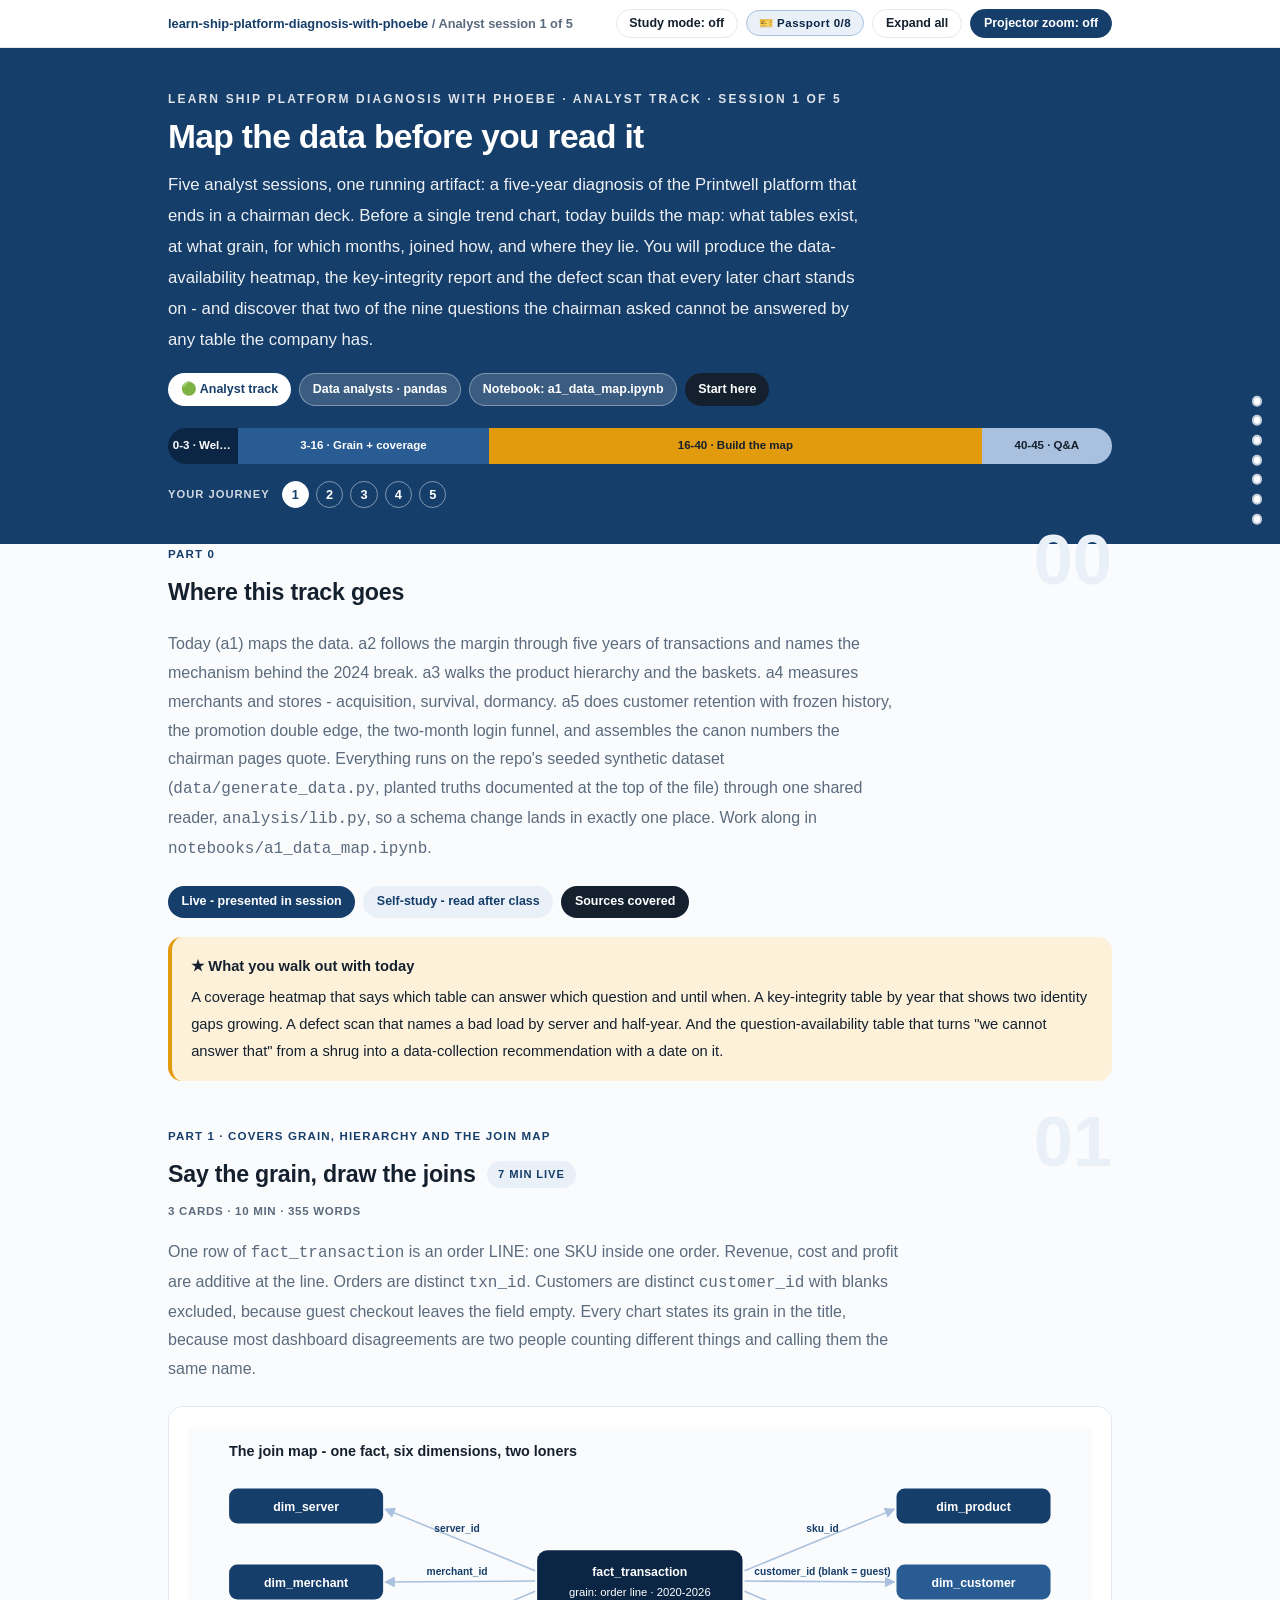
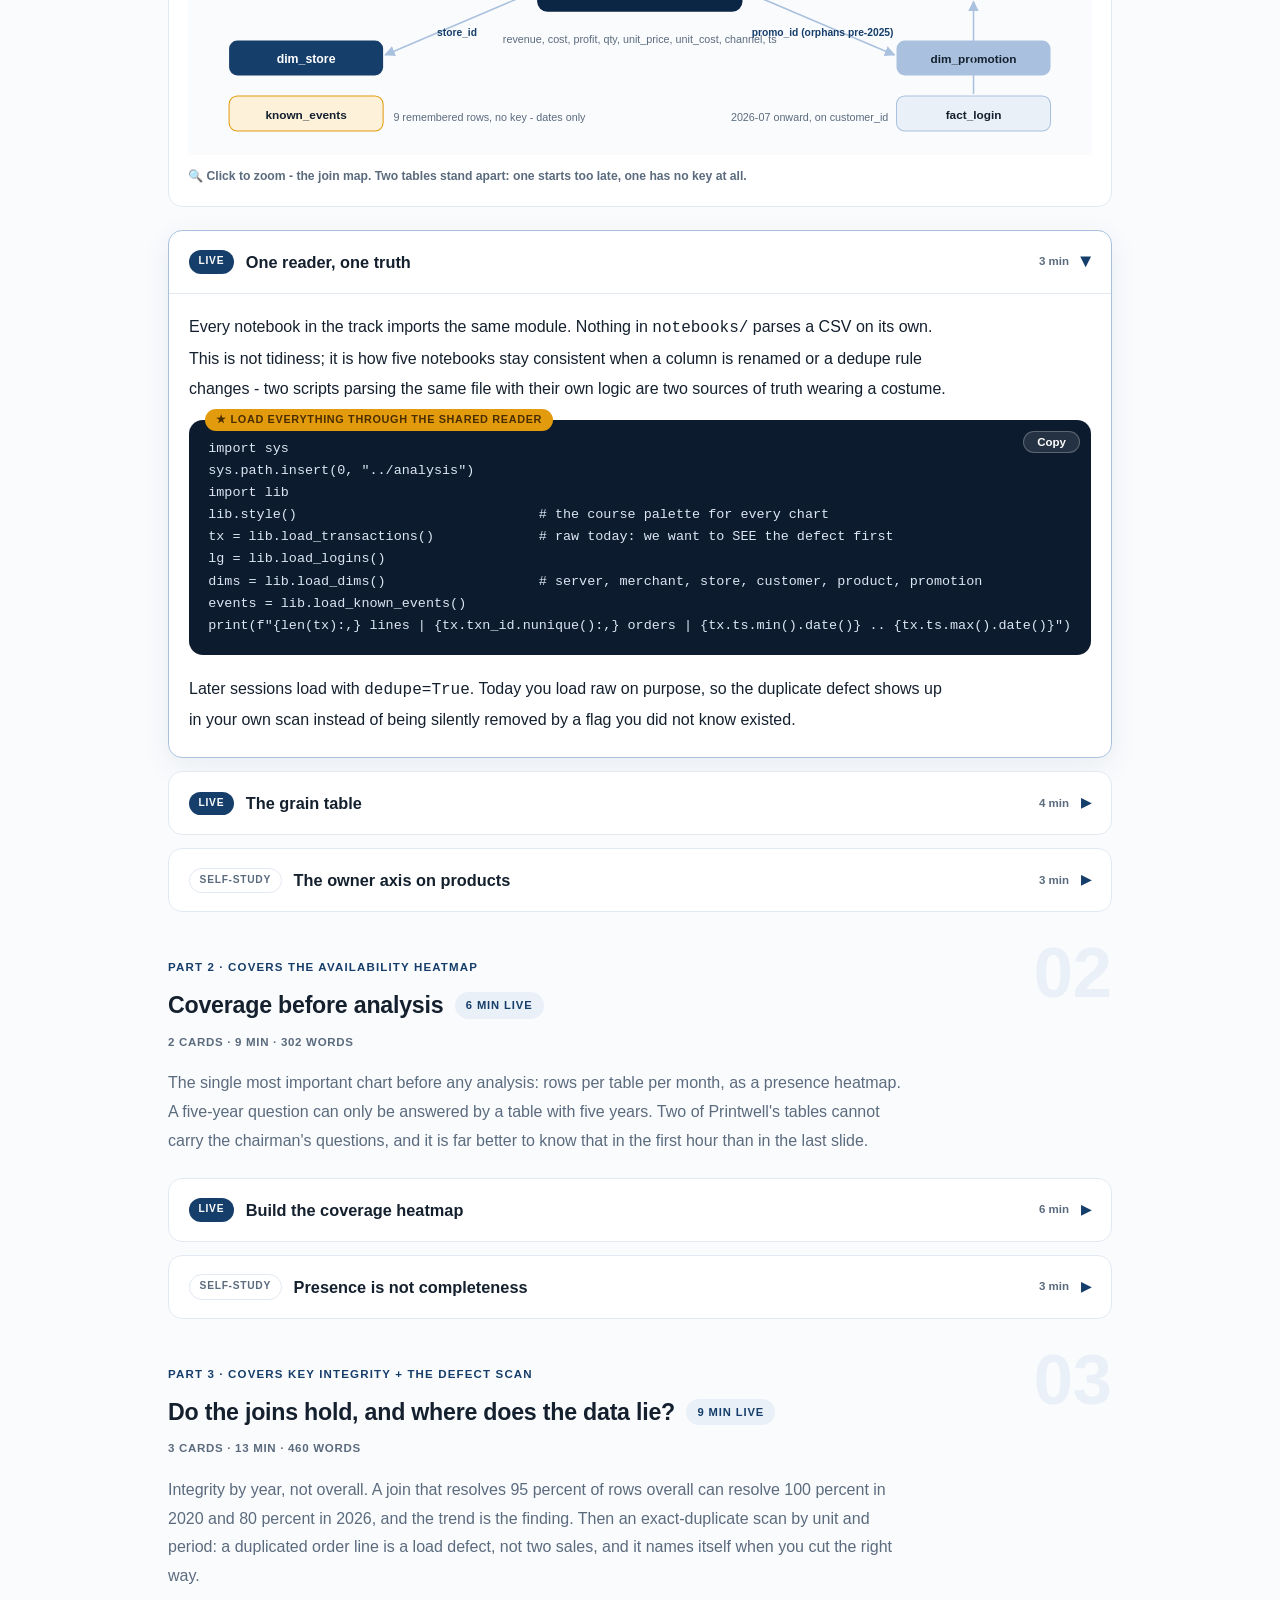
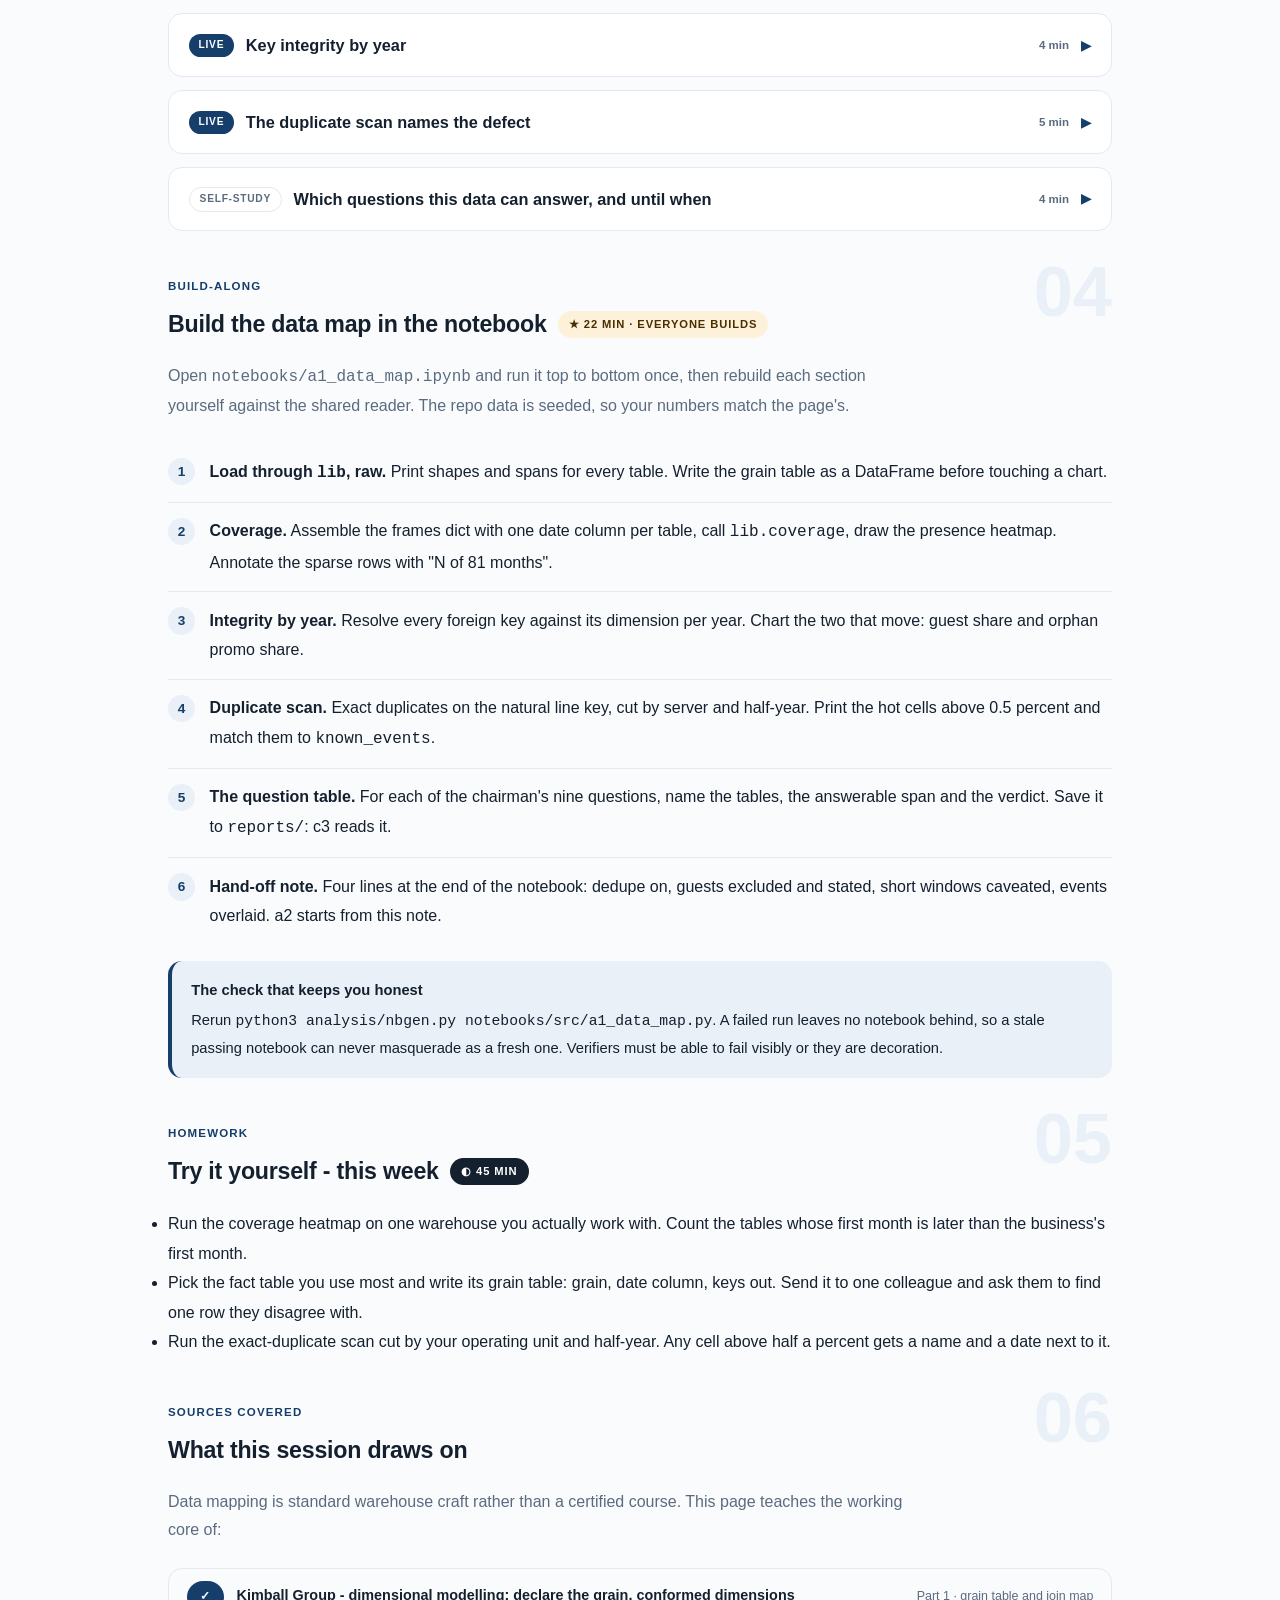
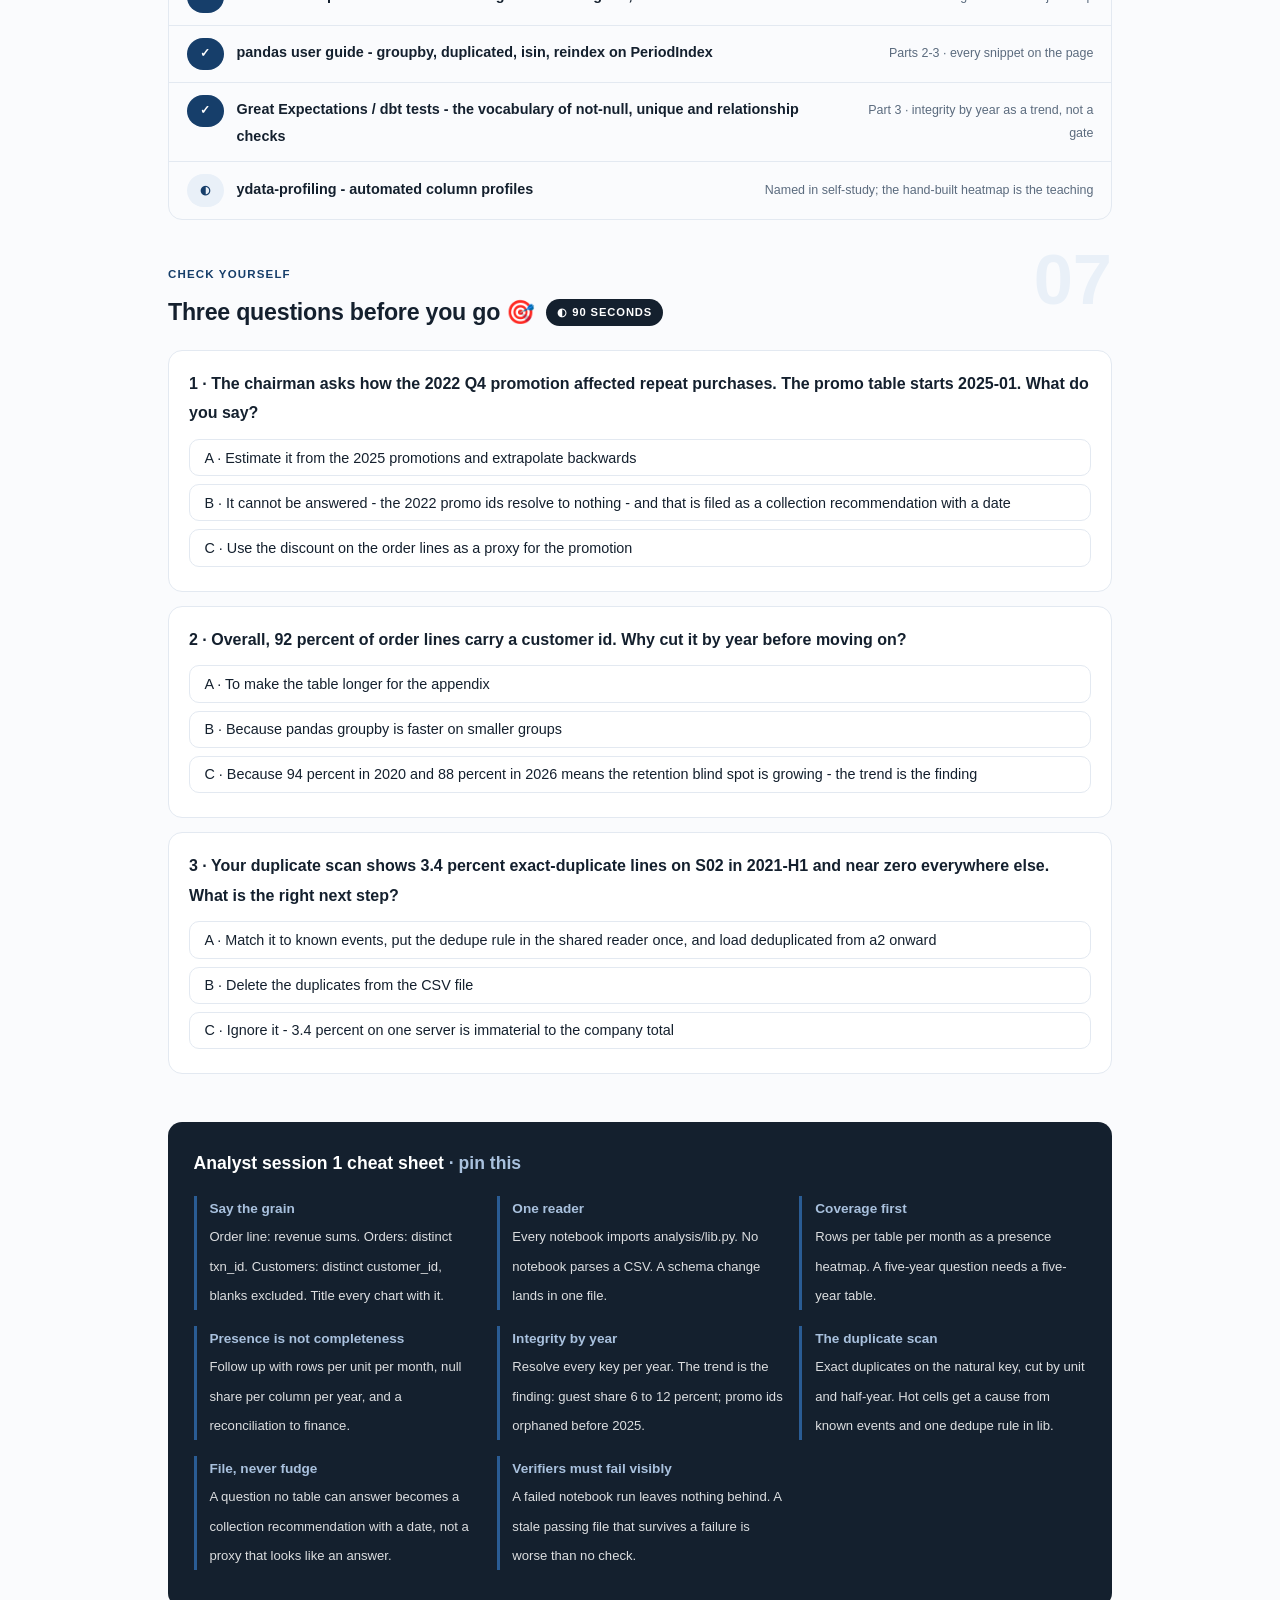
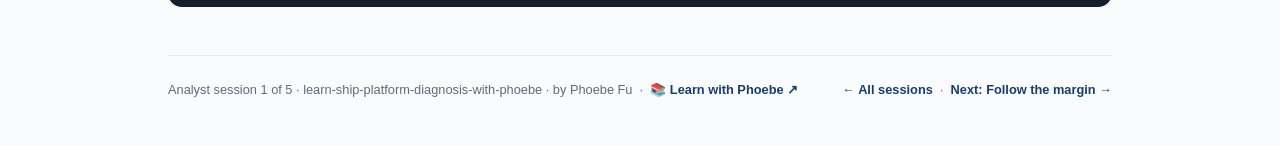
==== commit 98ca04e8: "Layout: code boxes stack under step text; toolbar is one row Shared-template defect, live estate-wid" ====
--- a/courses/a1-map-the-data-before-you-read-it.html
+++ b/courses/a1-map-the-data-before-you-read-it.html
@@ -19,7 +19,7 @@
 <meta name="twitter:image" content="https://phoebefu6.github.io/learn-ship-platform-diagnosis-with-phoebe/assets/og-cover.png">
 <!-- social:end -->
 <title>Analyst session 1 · Map the data before you read it - learn ship platform diagnosis with phoebe</title>
-<link rel="stylesheet" href="../assets/style.css?v=1">
+<link rel="stylesheet" href="../assets/style.css?v=3">
 </head>
 <body>
 
--- a/assets/style.css
+++ b/assets/style.css
@@ -86,8 +86,9 @@
   border-bottom: 1px solid var(--hairline);
   padding: .55rem 0;
 }
-.toolbar .wrap { display: flex; align-items: center; gap: .6rem; }
-.toolbar .crumb { font-size: .8rem; color: var(--muted); font-weight: 600; margin-right: auto; }
+.toolbar .wrap { display: flex; align-items: center; gap: .5rem; flex-wrap: nowrap; }
+.toolbar .crumb { font-size: .8rem; color: var(--muted); font-weight: 600; margin-right: auto; min-width: 0; white-space: nowrap; overflow: hidden; text-overflow: ellipsis; }
+.toolbar .btn { white-space: nowrap; flex: none; padding: .38rem .8rem; font-size: .78rem; line-height: 1.2; }
 .toolbar .crumb a { color: var(--indigo); text-decoration: none; }
 .btn {
   border: 1px solid var(--hairline);
@@ -287,11 +288,15 @@
 /* ---------- demo steps ---------- */
 .steps { counter-reset: step; margin: .6rem 0 1rem; }
 .step {
-  display: flex;
-  gap: .9rem;
+  display: grid;
+  grid-template-columns: max-content minmax(0, 1fr);
+  column-gap: .9rem;
+  row-gap: .2rem;
   padding: .85rem 0;
   border-bottom: .5px solid var(--hairline);
 }
+.step > * { grid-column: 2; min-width: 0; }
+.step > .prompt-box { margin: .8rem 0 .4rem; }
 .step:last-child { border-bottom: none; }
 .step::before {
   counter-increment: step;
@@ -795,7 +800,10 @@
   /* 44px tap targets */
   details.card summary { min-height: 44px; }
   .qopt { min-height: 44px; display: flex; align-items: center; padding: .7rem .9rem; }
-  .toolbar .btn, .pagefoot a { min-height: 44px; display: inline-flex; align-items: center; }
+  .toolbar .btn, .pagefoot a { min-height: 44px; display: inline-flex; align-items: center; justify-content: center; }
+  .toolbar .crumb, .toolbar #zoom-toggle { display: none; }
+  .toolbar .btn { flex: 1 1 0; padding: .3rem .4rem; font-size: .72rem; }
+  table.clean { display: block; overflow-x: auto; -webkit-overflow-scrolling: touch; }
 }
 
 @media (max-width: 640px) {
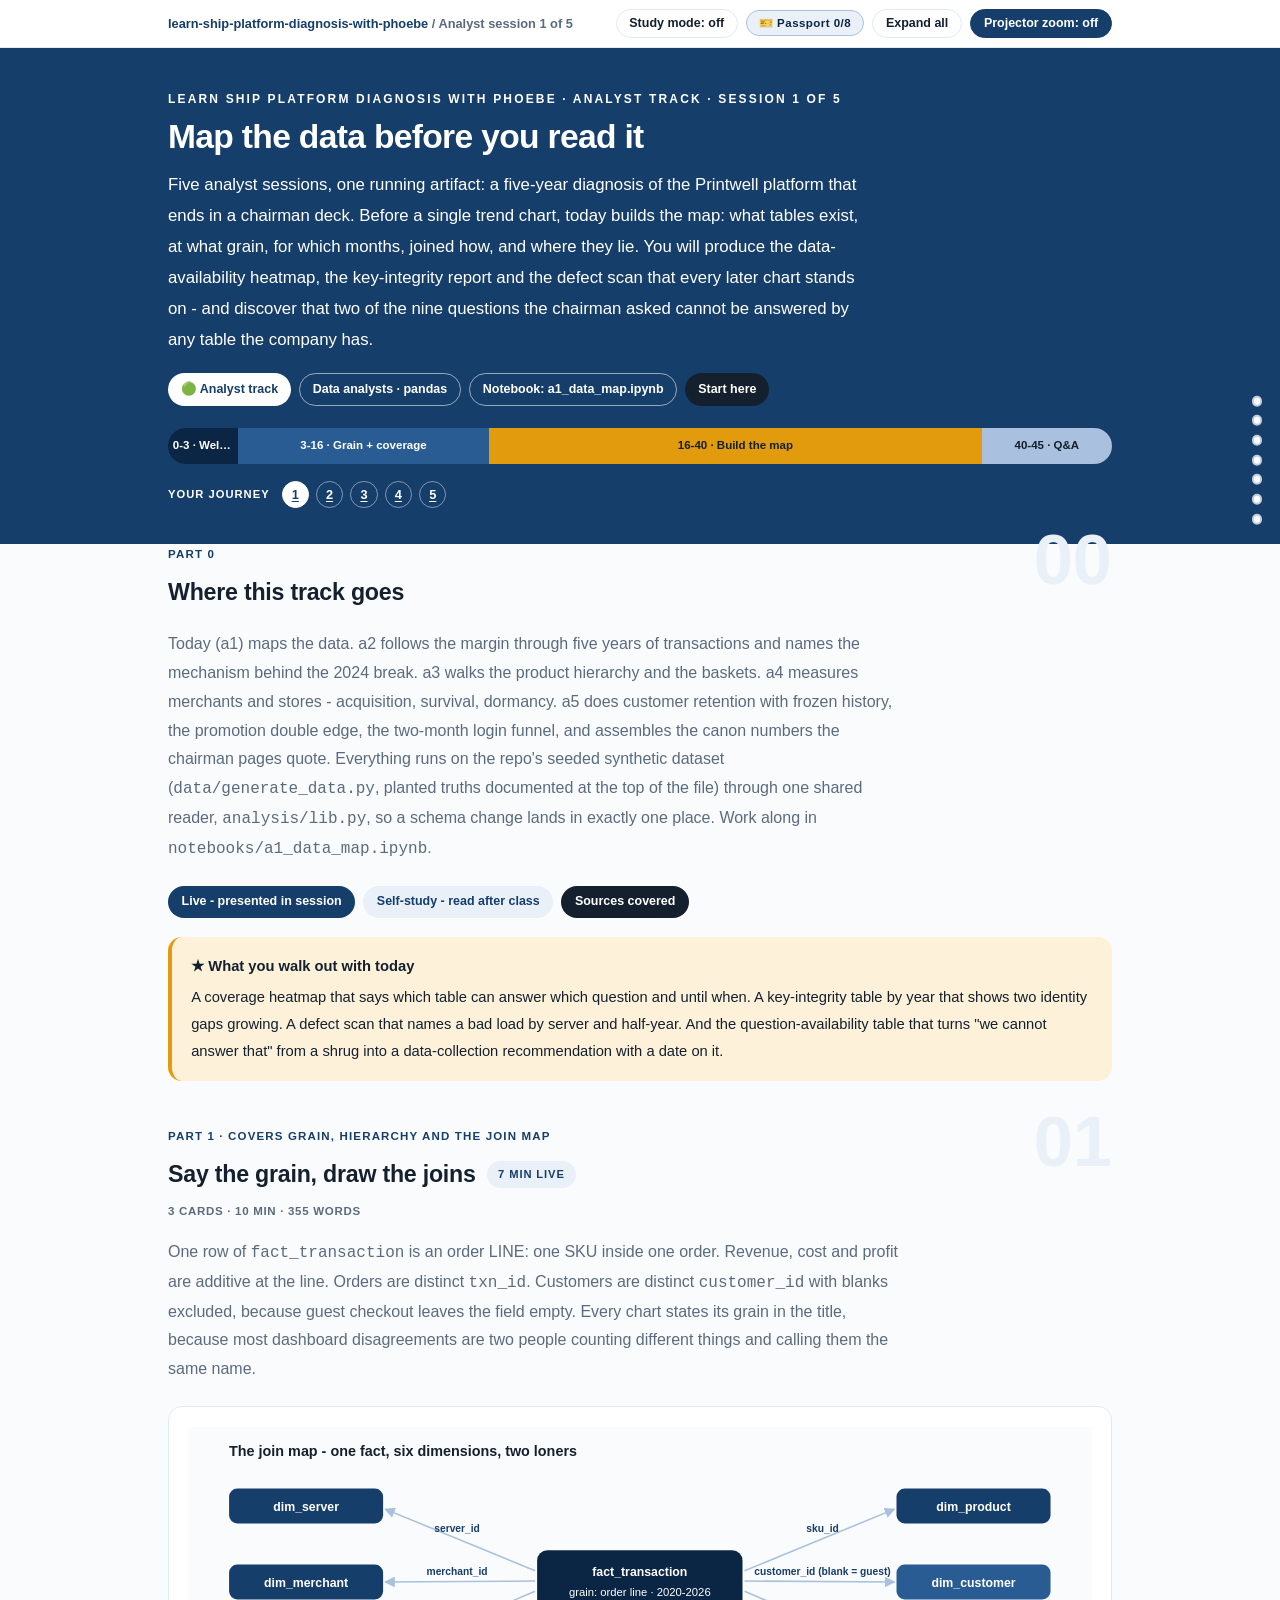
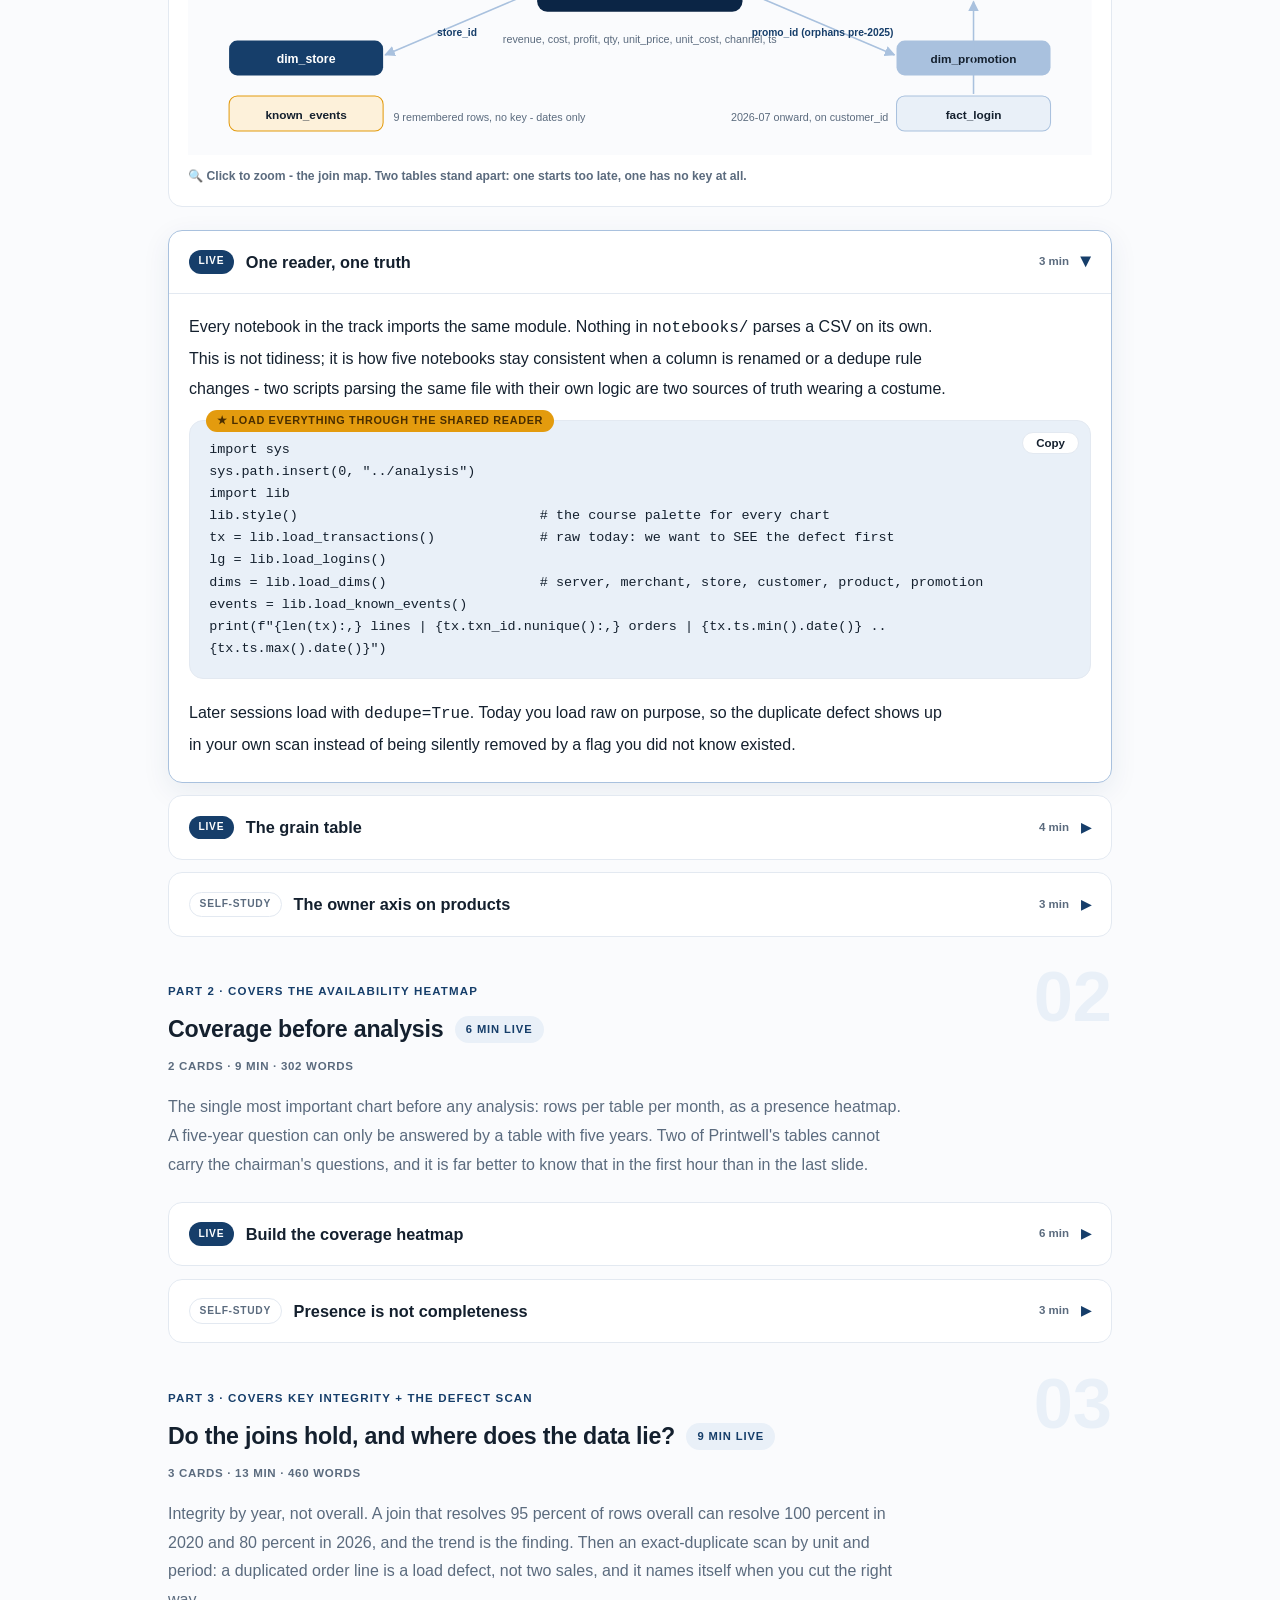
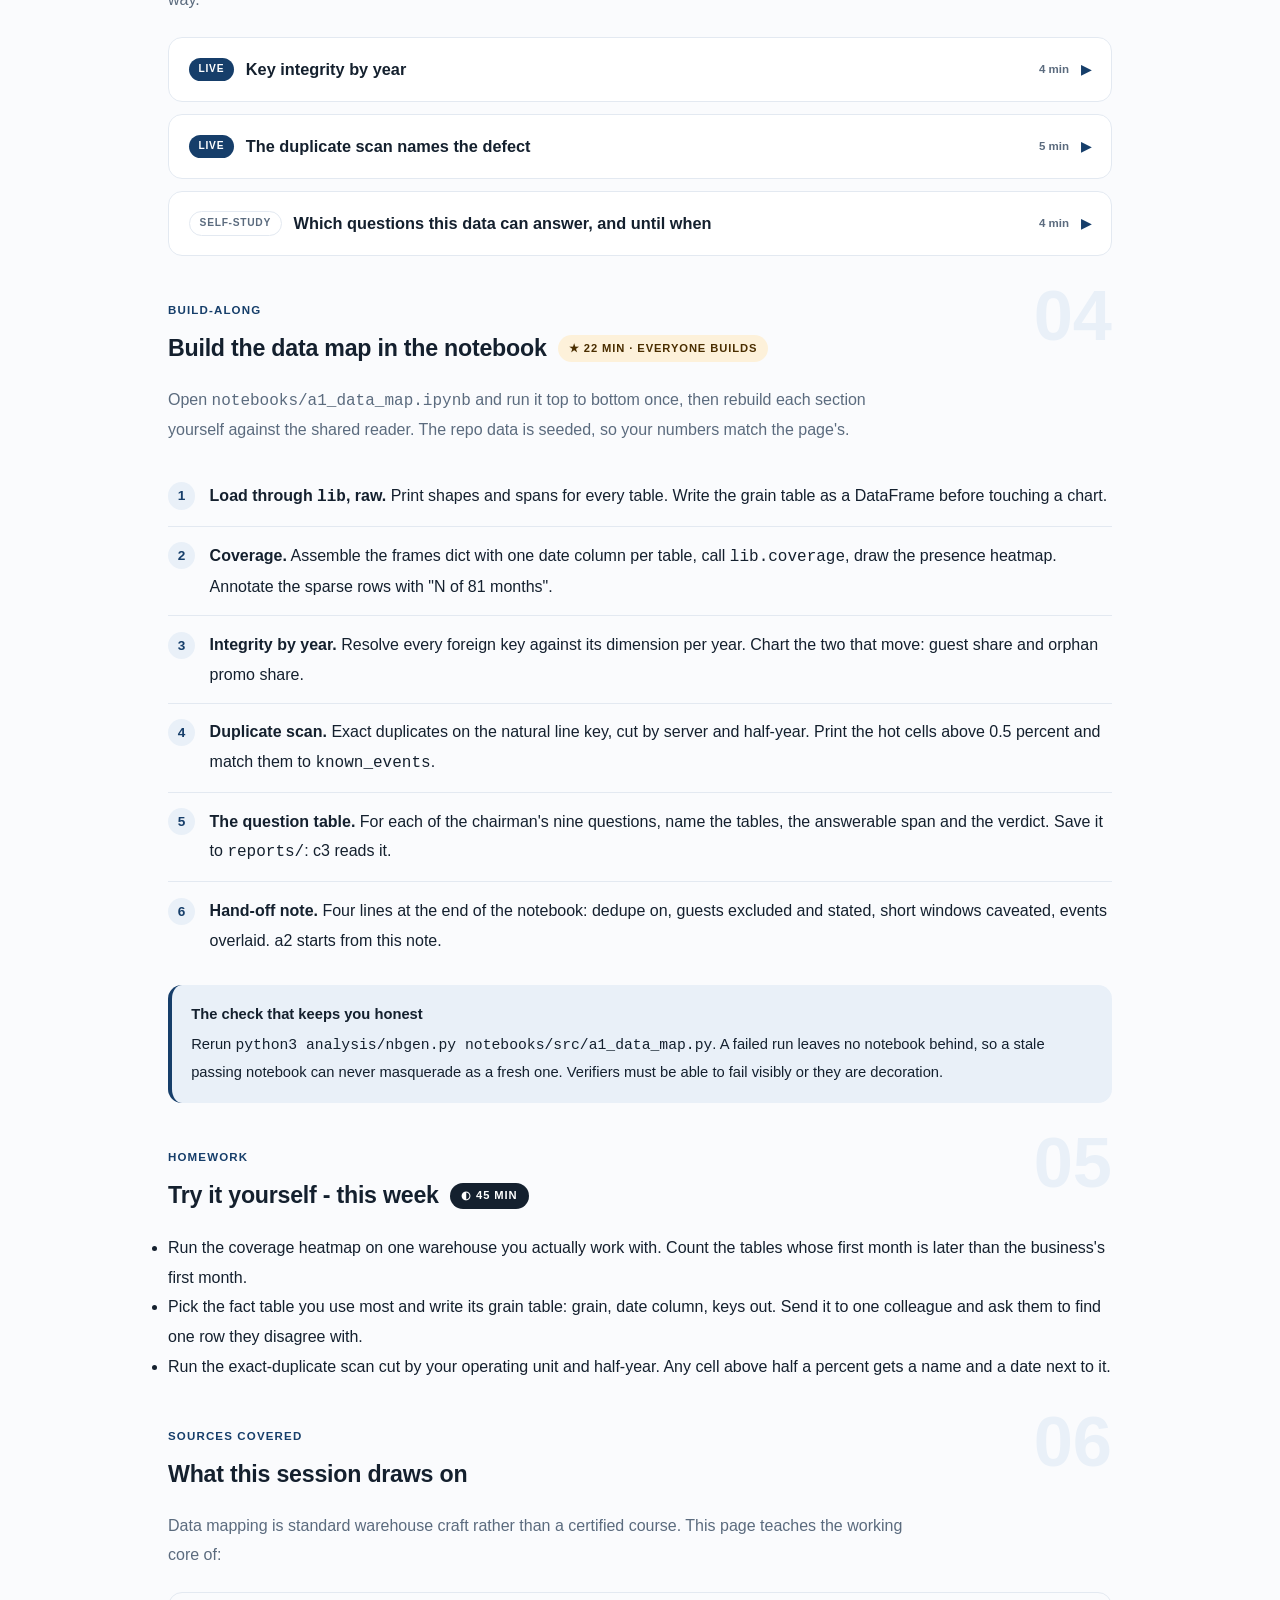
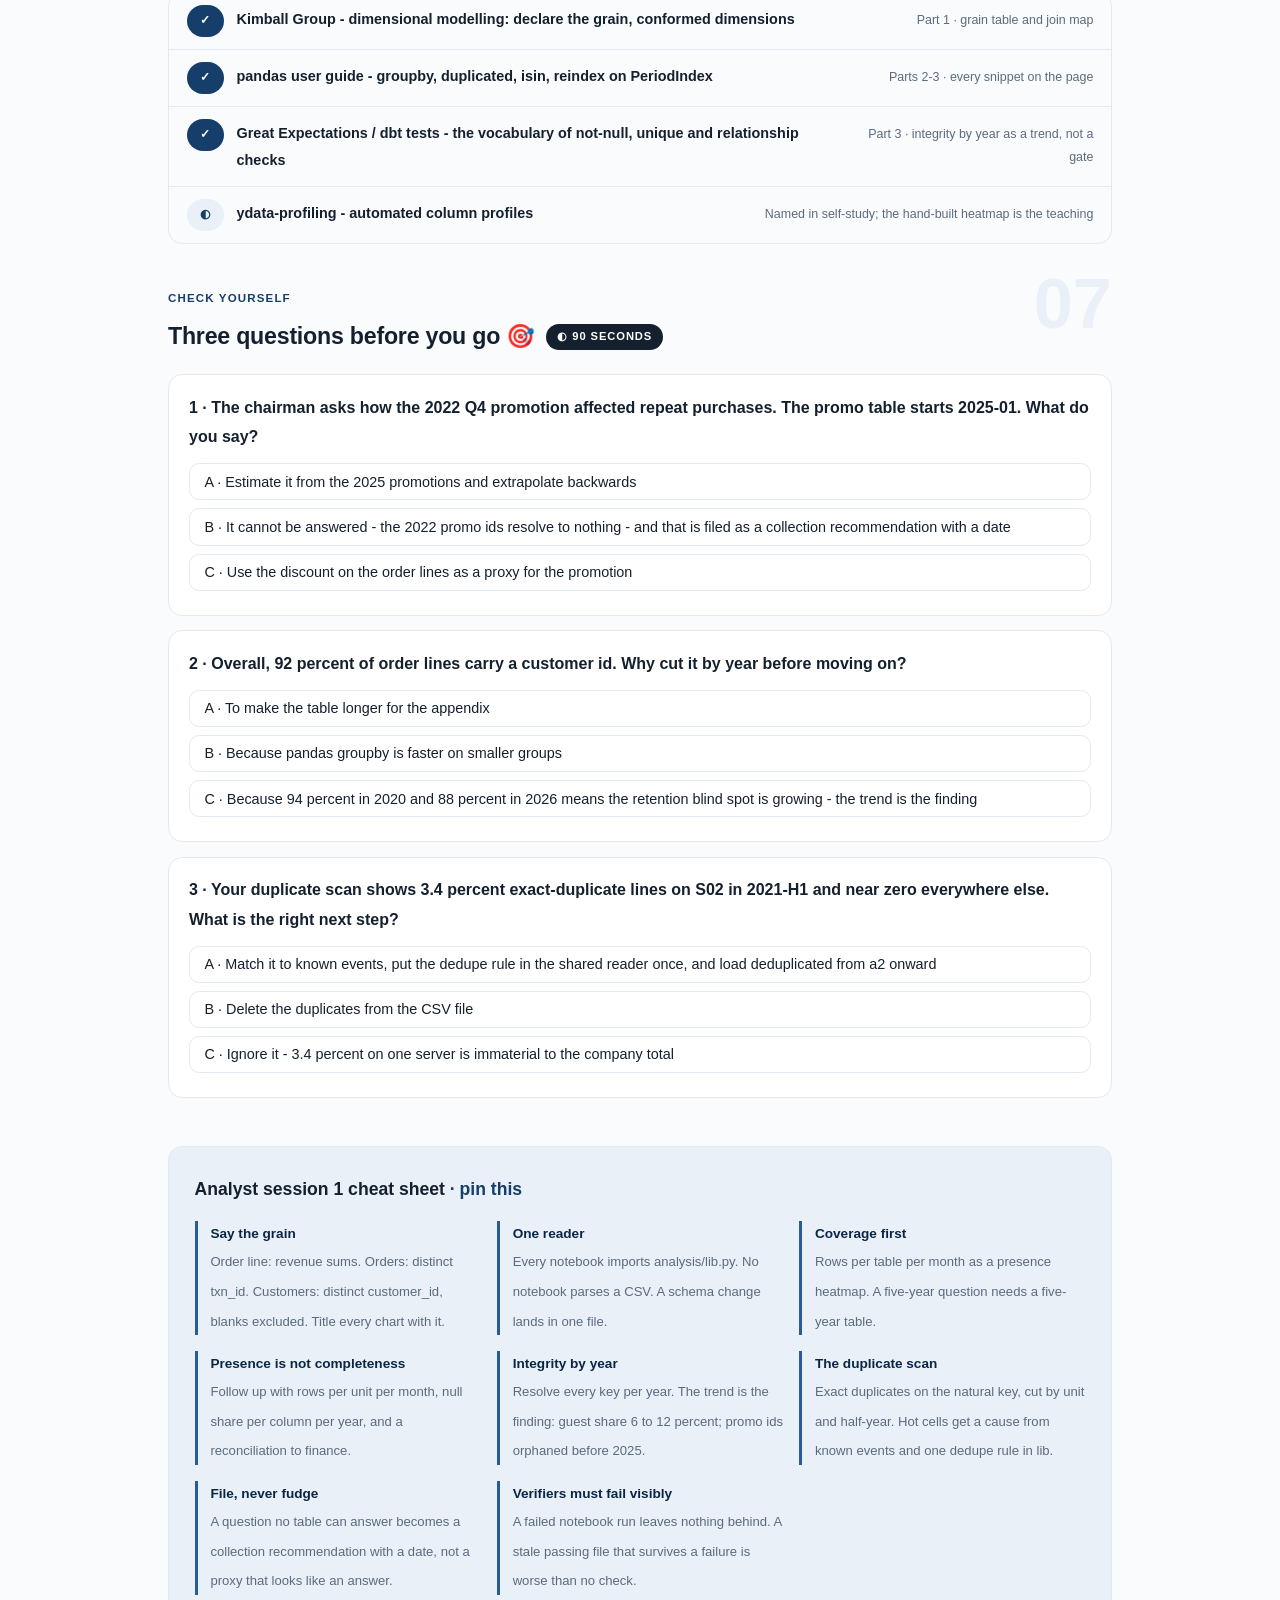
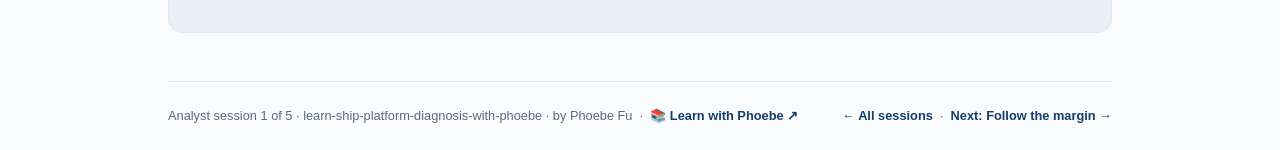
==== commit 4cdc526f: "Light surfaces everywhere: lightbox, cheat panel, code boxes; contrast and phone-width fixes Every d" ====
--- a/courses/a1-map-the-data-before-you-read-it.html
+++ b/courses/a1-map-the-data-before-you-read-it.html
@@ -19,7 +19,7 @@
 <meta name="twitter:image" content="https://phoebefu6.github.io/learn-ship-platform-diagnosis-with-phoebe/assets/og-cover.png">
 <!-- social:end -->
 <title>Analyst session 1 · Map the data before you read it - learn ship platform diagnosis with phoebe</title>
-<link rel="stylesheet" href="../assets/style.css?v=3">
+<link rel="stylesheet" href="../assets/style.css?v=20">
 </head>
 <body>
 
@@ -393,6 +393,6 @@
 
 </main>
 
-<script src="../assets/app.js?v=1"></script>
+<script src="../assets/app.js?v=20"></script>
 </body>
 </html>
--- a/assets/style.css
+++ b/assets/style.css
@@ -3,6 +3,7 @@
    (CSS var names still read --indigo/--amber; they hold navy/amber values.) */
 
 :root {
+  --faint-text: #536C8A;
   --indigo: #163E6A;
   --indigo-deep: #0B2545;
   --indigo-mid: #2A5C94;
@@ -16,8 +17,8 @@
   --amber-ink: #4A2E00;
   --amber-50: #FDF1DA;
   --paper: #FAFBFD;
-  --code-bg: #0D1B2E;
-  --code-ink: #DCE6F3;
+  --code-bg: #E9F0F8;
+  --code-ink: #14202E;
   --radius: 14px;
 }
 
@@ -47,7 +48,7 @@
   font-size: .75rem;
   letter-spacing: .18em;
   text-transform: uppercase;
-  opacity: .85;
+  opacity: 1;
   font-weight: 600;
 }
 .masthead h1 {
@@ -58,7 +59,7 @@
   letter-spacing: -.02em;
 }
 .masthead h1 .accent { color: inherit; }
-.masthead .sub { font-size: 1.05rem; opacity: .92; max-width: 44rem; }
+.masthead .sub { font-size: 1.05rem; opacity: 1; max-width: 44rem; }
 
 .chip-row { display: flex; flex-wrap: wrap; gap: .5rem; margin-top: 1.1rem; }
 .chip {
@@ -72,7 +73,7 @@
   white-space: nowrap;
 }
 .chip.level { background: #fff; color: var(--indigo); }
-.chip.audience { background: rgba(255,255,255,.16); color: #fff; border: 1px solid rgba(255,255,255,.35); }
+.chip.audience { background: rgba(255,255,255,.08); color: #fff; border: 1px solid rgba(255,255,255,.35); }
 .chip.time { background: var(--ink); color: #fff; font-variant-numeric: tabular-nums; }
 
 
@@ -209,7 +210,7 @@
 .pill.light { background: var(--indigo-50); color: var(--indigo); }
 .pill.inkpill { background: var(--ink); color: #fff; }
 .pill.amber, .pill.peach { background: var(--amber); color: var(--amber-ink); }
-.pill.bare { color: var(--faint); }
+.pill.bare { color: var(--muted); }
 
 /* ---------- 4D grid ---------- */
 .grid-2 { display: grid; grid-template-columns: repeat(auto-fit, minmax(15rem, 1fr)); gap: .8rem; margin: .5rem 0 1rem; }
@@ -238,10 +239,11 @@
 table.clean td:first-child { font-weight: 600; }
 
 /* ---------- prompt boxes ---------- */
-.prompt-box {
+.prompt-box{
   position: relative;
-  background: var(--code-bg);
-  color: var(--code-ink);
+  background: #E9F0F8;
+  border: 1px solid #E3E9F1;
+  color: #14202E;
   border-radius: var(--radius);
   padding: 1.1rem 1.2rem;
   margin: 1rem 0 1.2rem;
@@ -251,12 +253,12 @@
   white-space: pre-wrap;
   word-break: break-word;
 }
-.prompt-box .label {
+.prompt-box .label{
   position: absolute;
   top: -0.7rem;
   left: 1rem;
-  background: var(--indigo);
-  color: #fff;
+  background: #163E6A;
+  color: #FFFFFF;
   font-family: "Inter", -apple-system, sans-serif;
   font-size: .68rem;
   font-weight: 700;
@@ -267,13 +269,13 @@
 }
 .prompt-box.bad .label { background: var(--faint); color: var(--ink); }
 .prompt-box.good .label { background: var(--amber); color: var(--amber-ink); }
-.copy-btn {
+.copy-btn{
   position: absolute;
   top: .7rem;
   right: .7rem;
-  background: rgba(255,255,255,.1);
-  border: 1px solid rgba(255,255,255,.25);
-  color: #fff;
+  background: #FFFFFF;
+  border: 1px solid #E3E9F1;
+  color: #14202E;
   border-radius: 999px;
   padding: .25rem .8rem;
   font-size: .72rem;
@@ -282,7 +284,7 @@
   font-family: "Inter", -apple-system, sans-serif;
   transition: background .15s ease;
 }
-.copy-btn:hover { background: rgba(255,255,255,.22); }
+.copy-btn:hover { background: #E3E9F1; }
 .copy-btn.copied { background: var(--amber); border-color: var(--amber); color: var(--amber-ink); }
 
 /* ---------- demo steps ---------- */
@@ -372,11 +374,11 @@
   gap: .4rem;
 }
 
-.lightbox {
+.lightbox{
   position: fixed;
   inset: 0;
   z-index: 100;
-  background: rgba(17,24,39,.9);
+  background: rgba(250,251,253,.97);
   display: none;
   align-items: center;
   justify-content: center;
@@ -384,8 +386,10 @@
   cursor: zoom-out;
 }
 .lightbox.open { display: flex; }
-.lightbox .inner {
+.lightbox .inner{
   background: #fff;
+  border: 1px solid #E3E9F1;
+  box-shadow: 0 10px 40px rgba(20,32,46,.14);
   border-radius: var(--radius);
   padding: 2rem;
   max-width: 94vw;
@@ -393,13 +397,12 @@
   overflow: auto;
 }
 .lightbox .inner svg, .lightbox .inner img { width: min(88vw, 70rem); height: auto; }
-.lightbox .close-hint {
+.lightbox .close-hint{
   position: fixed;
   top: 1rem; right: 1.4rem;
-  color: #fff;
+  color: #14202E;
   font-size: .8rem;
   font-weight: 600;
-  opacity: .8;
 }
 
 /* ---------- courses covered ---------- */
@@ -418,19 +421,20 @@
 .covered-row .note { margin-left: auto; color: var(--muted); font-size: .78rem; text-align: right; }
 
 /* ---------- cheat sheet footer ---------- */
-.cheat {
-  background: var(--ink);
-  color: #fff;
+.cheat{
+  background: #E9F0F8;
+  border: 1px solid #E3E9F1;
+  color: #14202E;
   border-radius: var(--radius);
   padding: 1.6rem 1.6rem 1.3rem;
   margin-top: 3rem;
 }
 .cheat h3 { font-size: 1.1rem; margin-bottom: 1rem; }
-.cheat h3 span { color: var(--indigo-soft); }
+.cheat h3 span { color: #163E6A; }
 .cheat .grid-2 { gap: 1rem; }
 .cheat .cheat-item { border-left: 3px solid var(--indigo-mid); padding-left: .8rem; }
-.cheat .cheat-item b { display: block; font-size: .85rem; color: var(--indigo-soft); }
-.cheat .cheat-item span { font-size: .82rem; opacity: .85; }
+.cheat .cheat-item b { display: block; font-size: .85rem; color: #0B2545; }
+.cheat .cheat-item span { font-size: .82rem; color: #5B6B7E; }
 
 footer.pagefoot {
   border-top: 1px solid var(--hairline);
@@ -525,7 +529,7 @@
   margin-top: 1.1rem;
   flex-wrap: wrap;
 }
-.journey .jlabel { font-size: .7rem; font-weight: 700; text-transform: uppercase; letter-spacing: .09em; opacity: .8; margin-right: .3rem; }
+.journey .jlabel { font-size: .7rem; font-weight: 700; text-transform: uppercase; letter-spacing: .09em; opacity: 1; margin-right: .3rem; }
 .journey a {
   width: 1.7rem; height: 1.7rem;
   border-radius: 999px;
@@ -1123,7 +1127,7 @@
   transition: all .18s ease;
 }
 .pp-stamp:hover { border-color: var(--indigo-soft); }
-.pp-stamp i { font-size: 1.3rem; font-style: normal; opacity: .35; }
+.pp-stamp i { font-size: 1.3rem; font-style: normal; opacity: 1; }
 .pp-stamp b { font: 800 0.7rem Inter, sans-serif; }
 .pp-stamp.got {
   border-style: solid; border-color: var(--indigo);
@@ -1187,7 +1191,7 @@
 .dh-track { display: flex; flex-wrap: wrap; gap: 3px; }
 .dh-cell { font: 700 0.66rem ui-monospace, Menlo, monospace; padding: 3px 6px; border-radius: 5px;
   background: var(--indigo-50); color: var(--indigo-deep); transition: all .1s linear; }
-.dh-cell.rest { background: var(--paper); color: var(--faint); }
+.dh-cell.rest { background: var(--paper); color: var(--faint-text); }
 .dh-cell.now { background: var(--amber); color: var(--amber-ink); transform: scale(1.18); }
 .dh-panel { border: 1px solid var(--hairline); border-radius: var(--radius); background: #fff; overflow: hidden; }
 .dh-phead { display: flex; align-items: center; gap: 10px; flex-wrap: wrap;
@@ -1299,3 +1303,28 @@
 .lb-svg { width: 100%; height: auto; display: block; }
 .lb-read { font-size: .9rem; color: var(--ink); margin: 4px 0 2px; padding: 8px 12px; background: var(--amber-50); border-left: 3px solid var(--amber); border-radius: 8px; }
 @media (max-width: 640px) { .lb-lbl { min-width: 100%; } }
+
+/* layout-patch-3: phone-width overflow (2026-10-10) */
+.sql-bar { flex-wrap: wrap; }
+@media (max-width: 480px) {
+  .covered-row { flex-wrap: wrap; }
+  .covered-row .note { margin-left: 0; text-align: left; flex-basis: 100%; }
+  details.card summary { flex-wrap: wrap; }
+  details.card summary .mini { white-space: normal; }
+  .wk, .sqlbox, .prompt-box, pre { max-width: 100%; overflow-x: auto; }
+  .mono, code, strong, .note { overflow-wrap: anywhere; }
+  select, input[type=range], label { max-width: 100%; }
+  canvas, svg, img { max-width: 100%; height: auto; }
+  .tree-kids, .tree-node-wrap, .tree-node, .rb-night, .al-row, .gd-field, .tl-row, .sl-row { max-width: 100%; overflow-x: auto; }
+  .tl-cols, .sl-cols, .bb-cols, .ev-cols, [class$="-cols"] { grid-template-columns: 1fr !important; display: grid; }
+  .tl-cols > *, .sl-cols > *, [class$="-cols"] > * { min-width: 0; max-width: 100%; }
+  .mono { white-space: normal; }
+  .er-w, .bb-lab, .tl-lev, .sl-lev { max-width: 100%; white-space: normal; }
+}
+/* contrast-patch-2b */
+.cheat a { color: var(--indigo-deep, var(--ink)); }
+.chip.audience { background: transparent; border-color: rgba(255,255,255,.55); }
+.masthead a, .masthead .sub a { color: #fff; text-decoration: underline; text-underline-offset: 2px; }
+.prompt-box b, .prompt-box strong { color: var(--indigo-deep, var(--ink)); }
+.prompt-box span, .prompt-box em, .prompt-box i { color: inherit; }
+.pp-stamp i { color: var(--ink); }
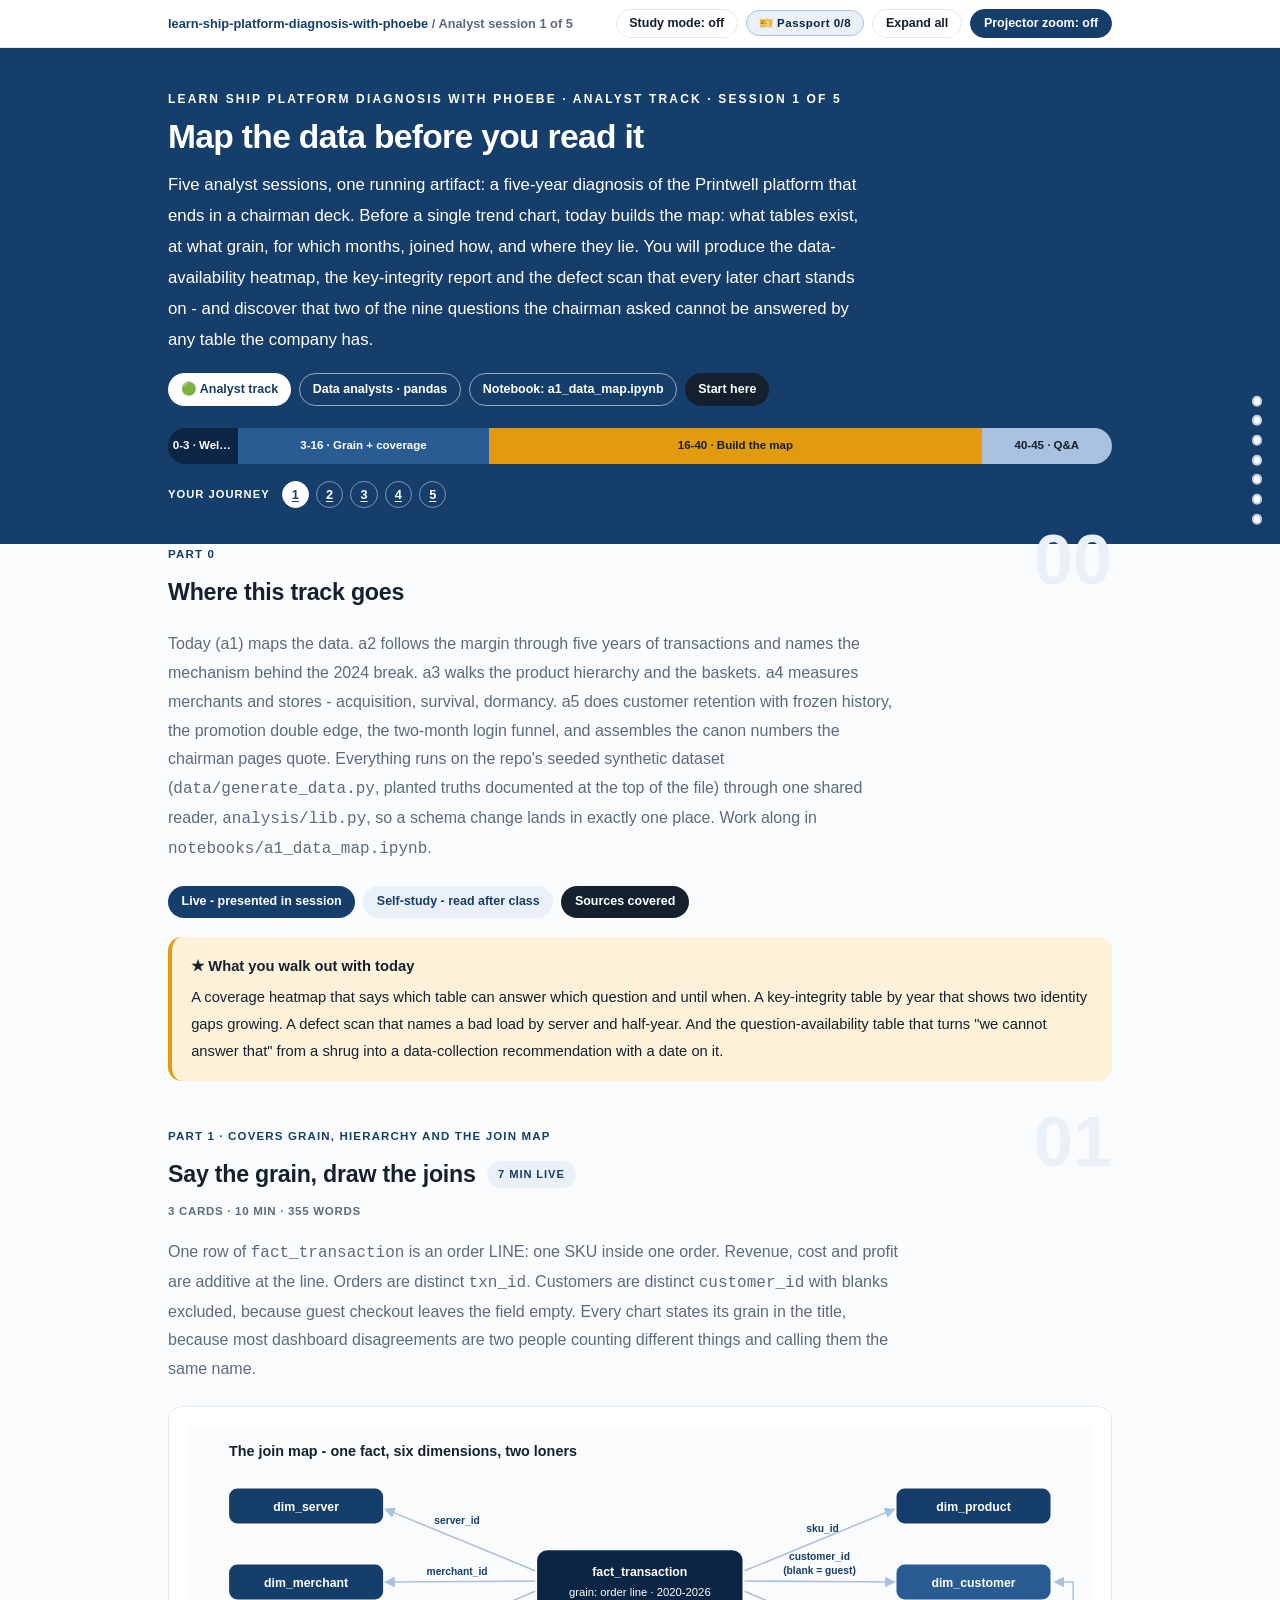
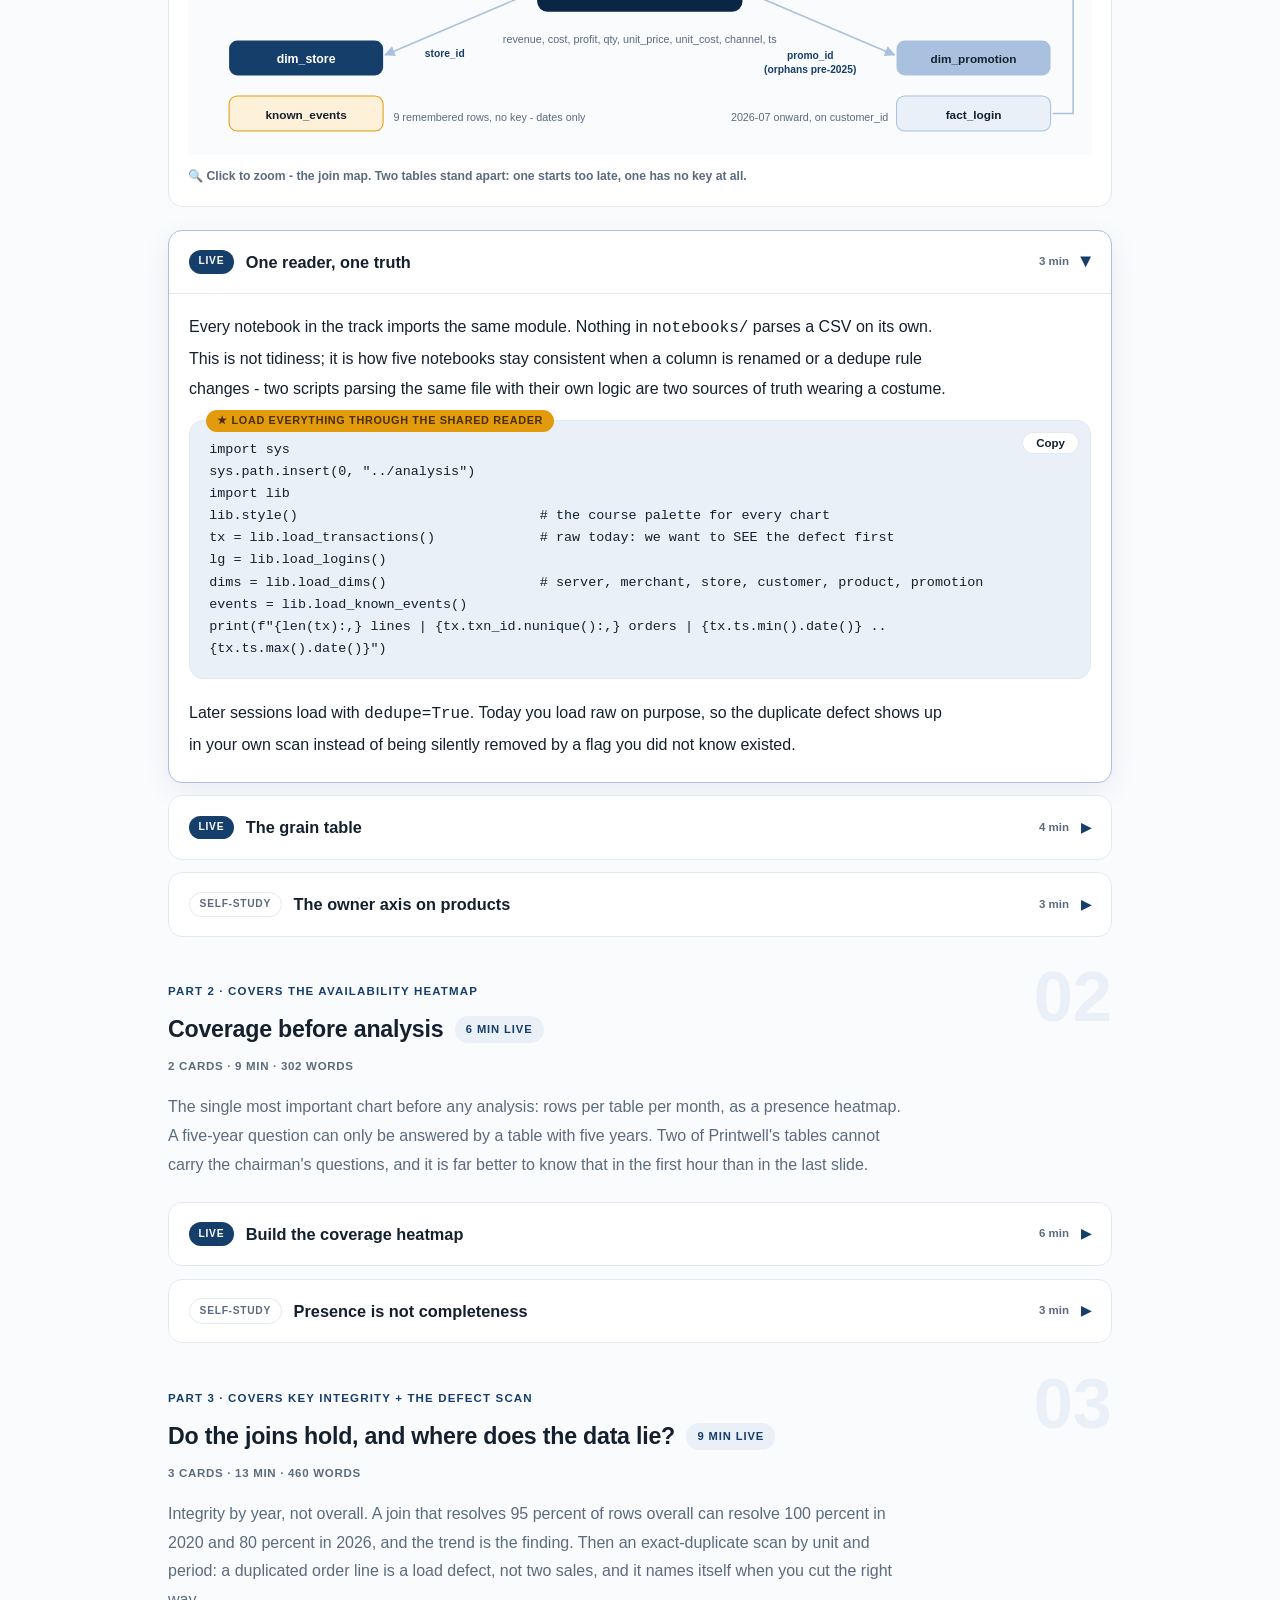
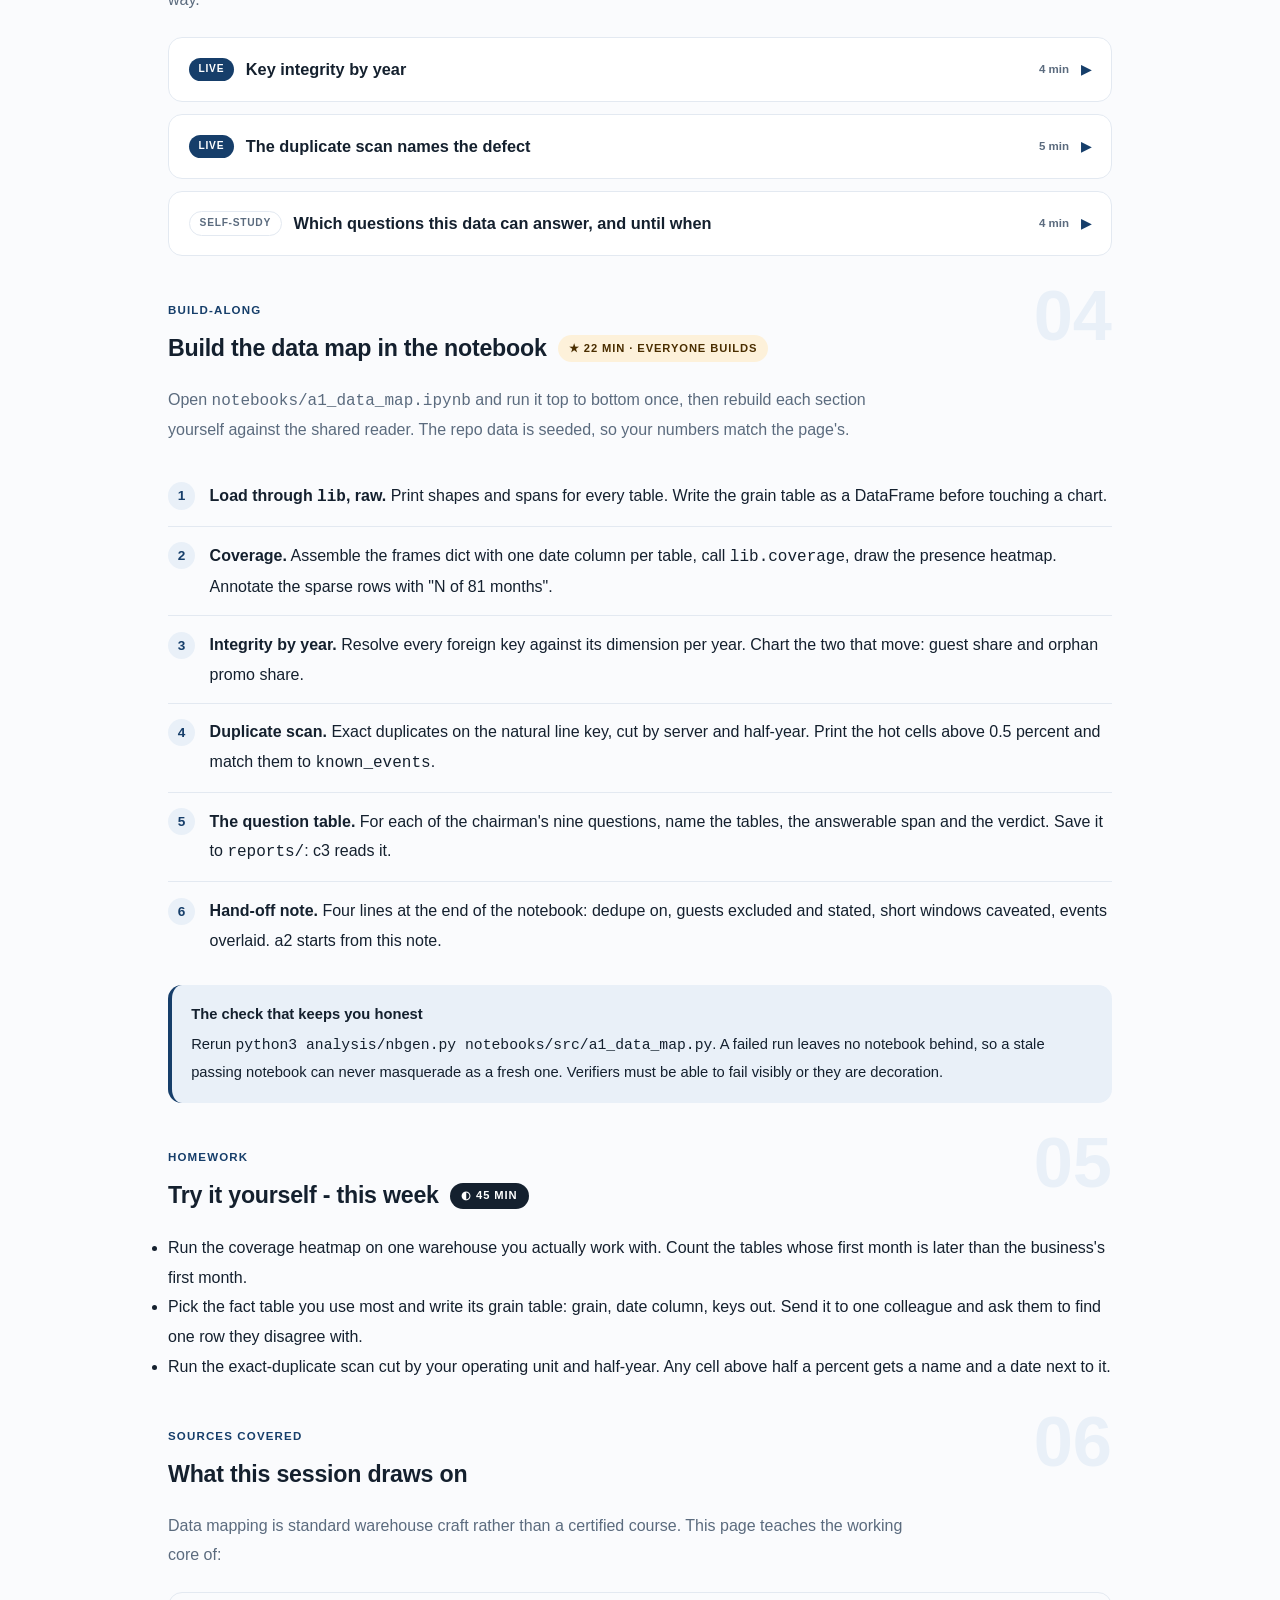
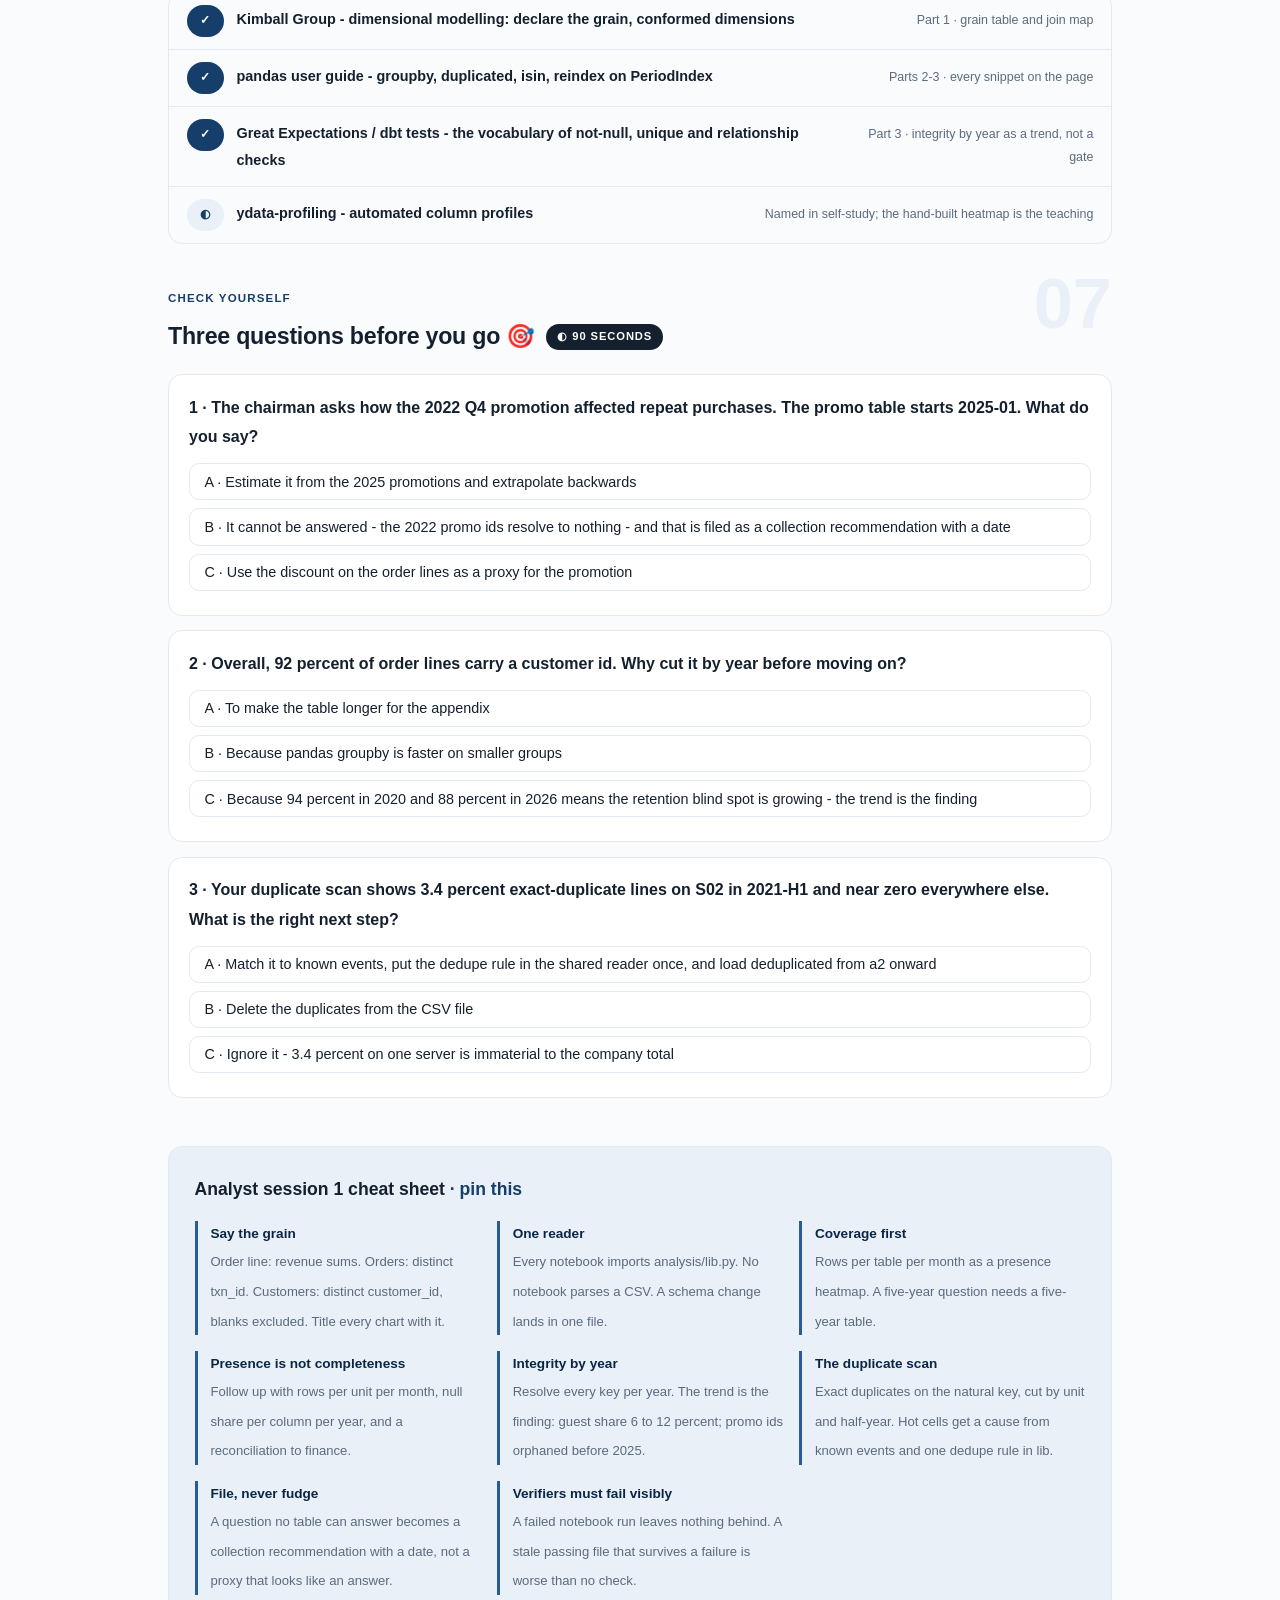
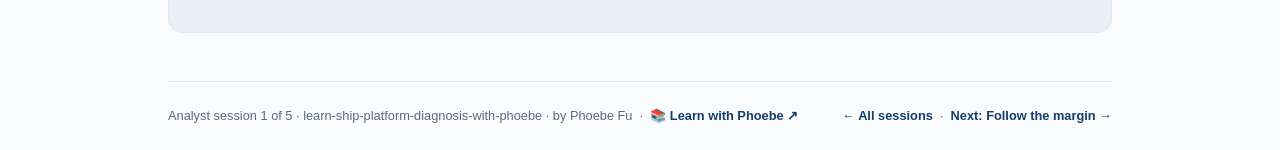
==== commit 26297a7a: "Figure geometry: no line through a label, nothing out of its box Fixes every figure defect the CTM-c" ====
--- a/courses/a1-map-the-data-before-you-read-it.html
+++ b/courses/a1-map-the-data-before-you-read-it.html
@@ -108,14 +108,14 @@
         <line x1="542" y1="140" x2="688" y2="80" stroke="#A9C1DE" stroke-width="1.5" marker-end="url(#jmArr)"/>
         <line x1="542" y1="150" x2="688" y2="151" stroke="#A9C1DE" stroke-width="1.5" marker-end="url(#jmArr)"/>
         <line x1="542" y1="160" x2="688" y2="222" stroke="#A9C1DE" stroke-width="1.5" marker-end="url(#jmArr)"/>
-        <text class="jmE" x="262" y="102" text-anchor="middle">server_id</text>
+        <text class="jmE" x="262" y="94" text-anchor="middle">server_id</text>
         <text class="jmE" x="262" y="144" text-anchor="middle">merchant_id</text>
-        <text class="jmE" x="262" y="204" text-anchor="middle">store_id</text>
+        <text class="jmE" x="250" y="224" text-anchor="middle">store_id</text>
         <text class="jmE" x="618" y="102" text-anchor="middle">sku_id</text>
-        <text class="jmE" x="618" y="144" text-anchor="middle">customer_id (blank = guest)</text>
-        <text class="jmE" x="618" y="204" text-anchor="middle">promo_id (orphans pre-2025)</text>
+        <text class="jmE" x="615" y="129.5" text-anchor="middle">customer_id</text><text class="jmE" x="615" y="143" text-anchor="middle">(blank = guest)</text>
+        <text class="jmE" x="606" y="226" text-anchor="middle">promo_id</text><text class="jmE" x="606" y="239.5" text-anchor="middle">(orphans pre-2025)</text>
         <rect x="690" y="262" width="150" height="34" rx="8" fill="#E9F0F8" stroke="#A9C1DE"/><text class="jmK" x="765" y="284" text-anchor="middle">fact_login</text>
-        <line x1="765" y1="260" x2="765" y2="170" stroke="#A9C1DE" stroke-width="1.5" marker-end="url(#jmArr)"/>
+        <path d="M842 279 L862 279 L862 151 L844 151" fill="none" stroke="#A9C1DE" stroke-width="1.5" marker-end="url(#jmArr)"/>
         <text class="jmN" x="682" y="286" text-anchor="end">2026-07 onward, on customer_id</text>
         <rect x="40" y="262" width="150" height="34" rx="8" fill="#FDF1DA" stroke="#E39B0E"/><text class="jmK" x="115" y="284" text-anchor="middle">known_events</text>
         <text class="jmN" x="200" y="286">9 remembered rows, no key - dates only</text>
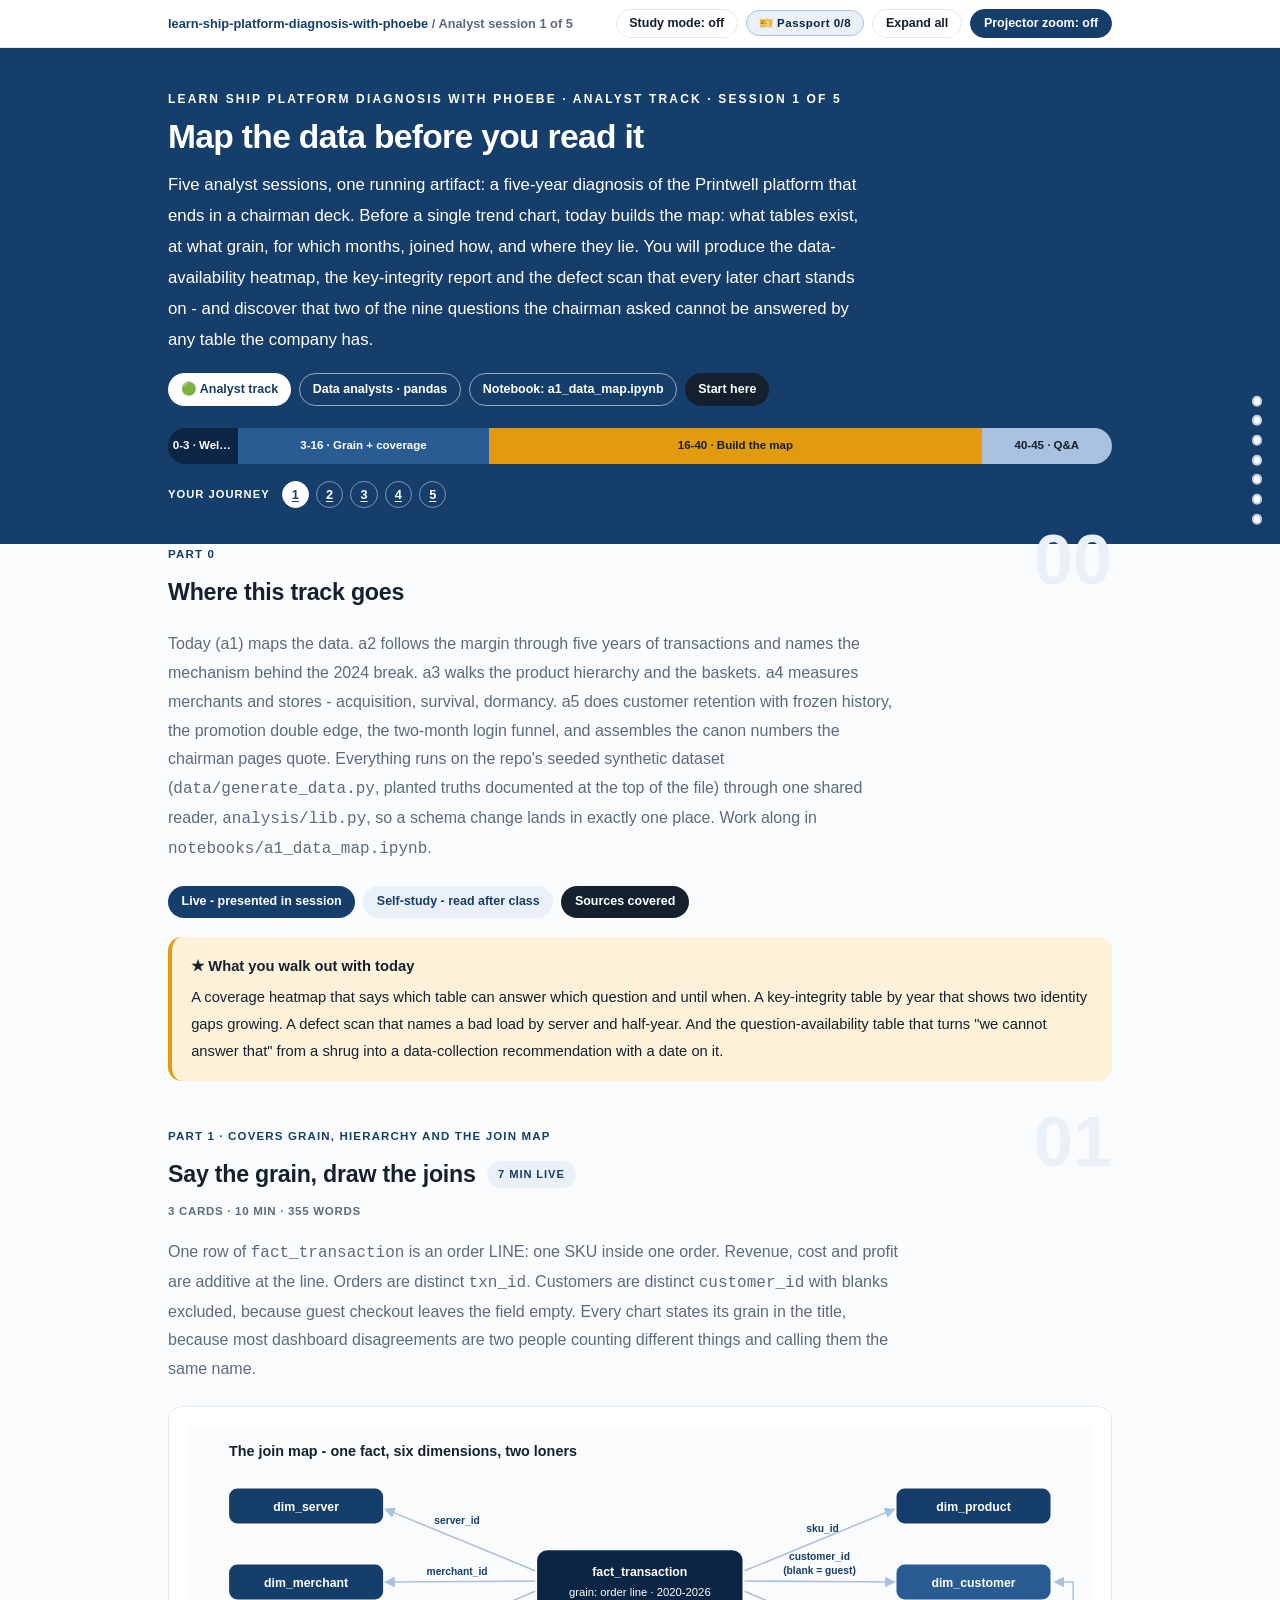
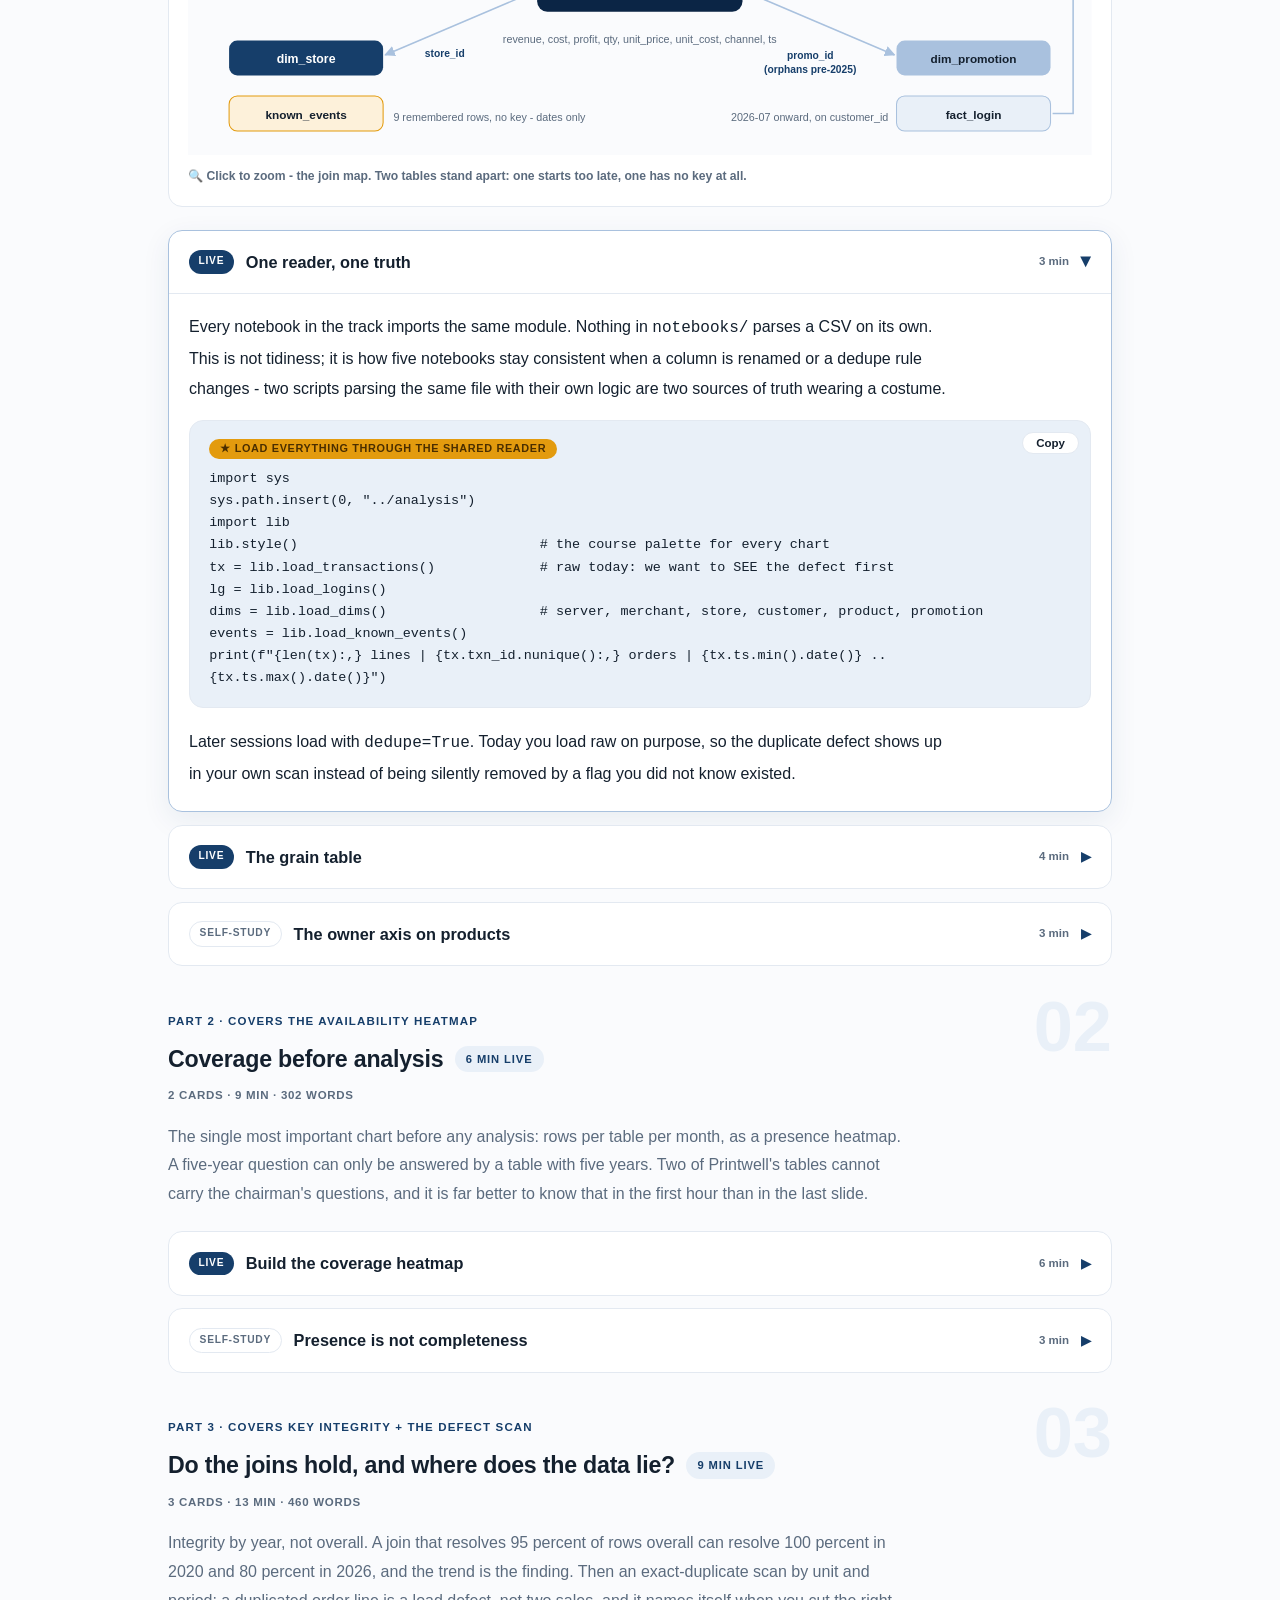
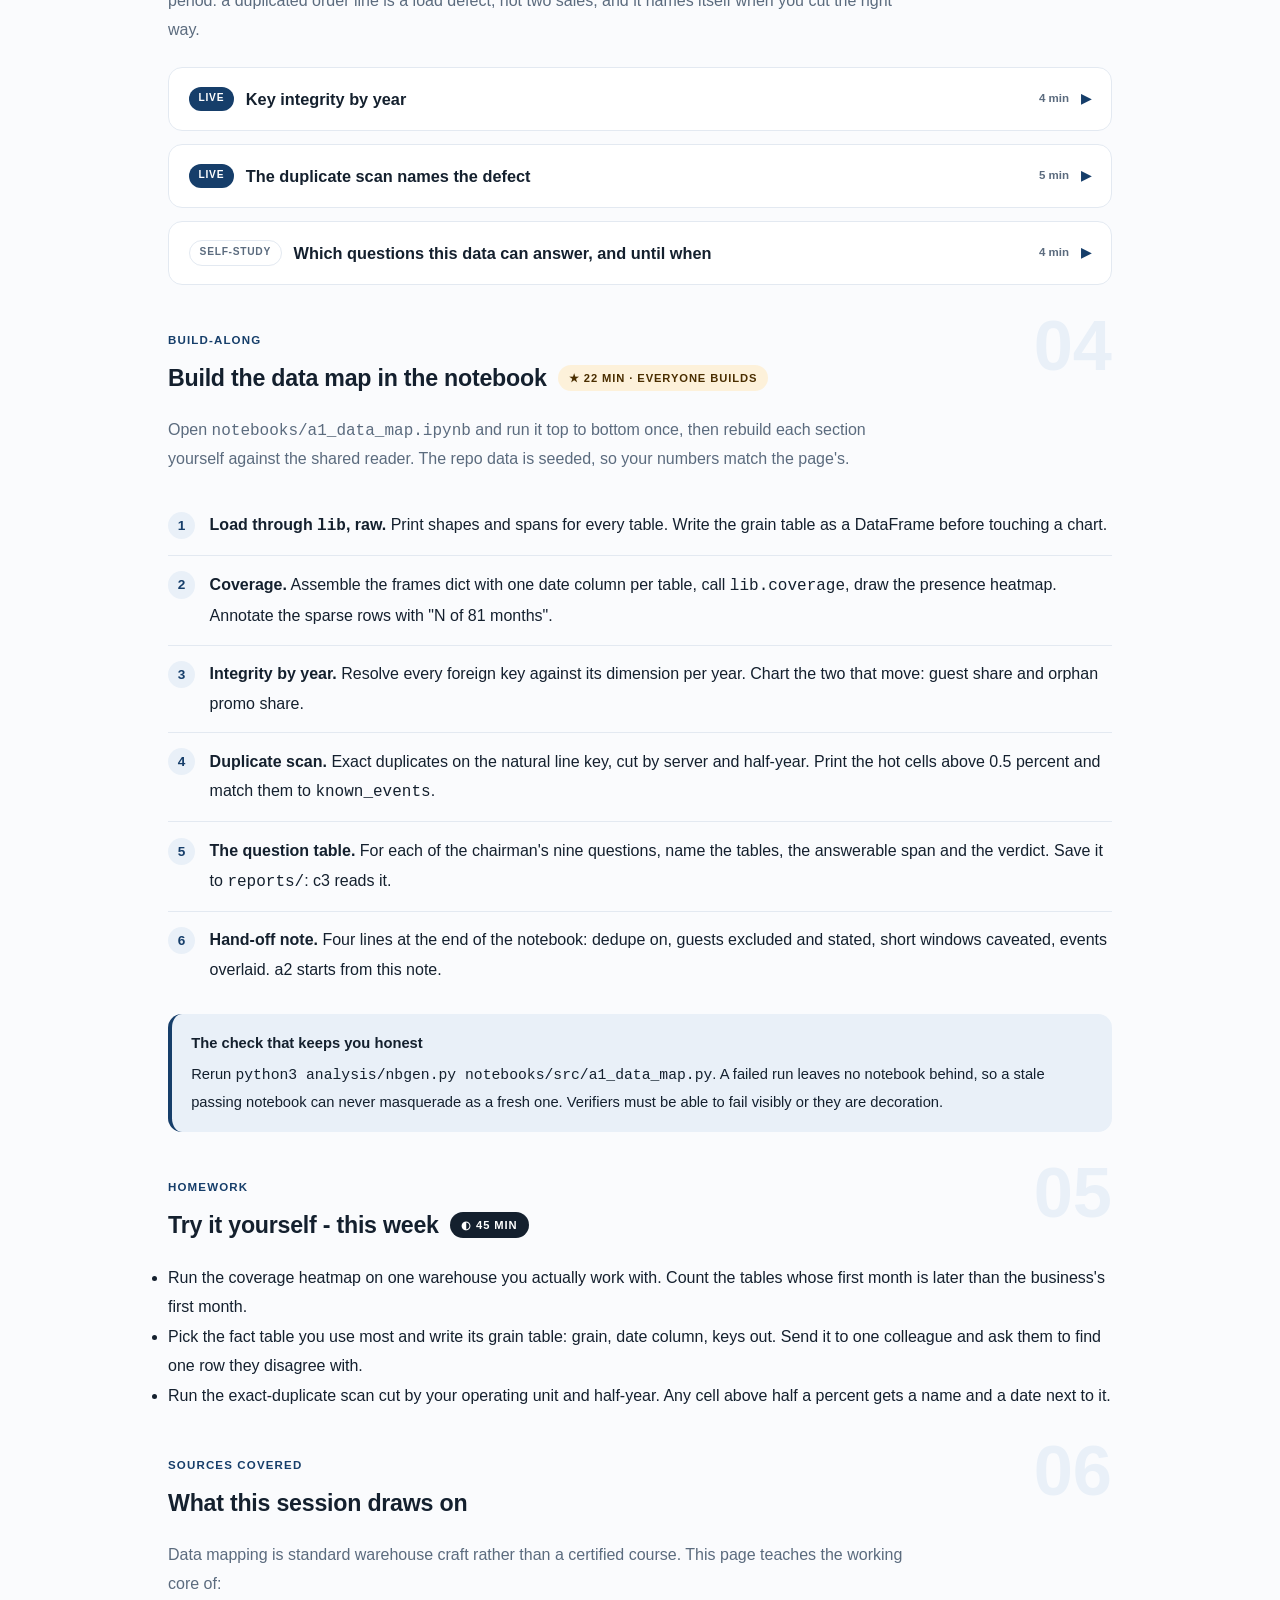
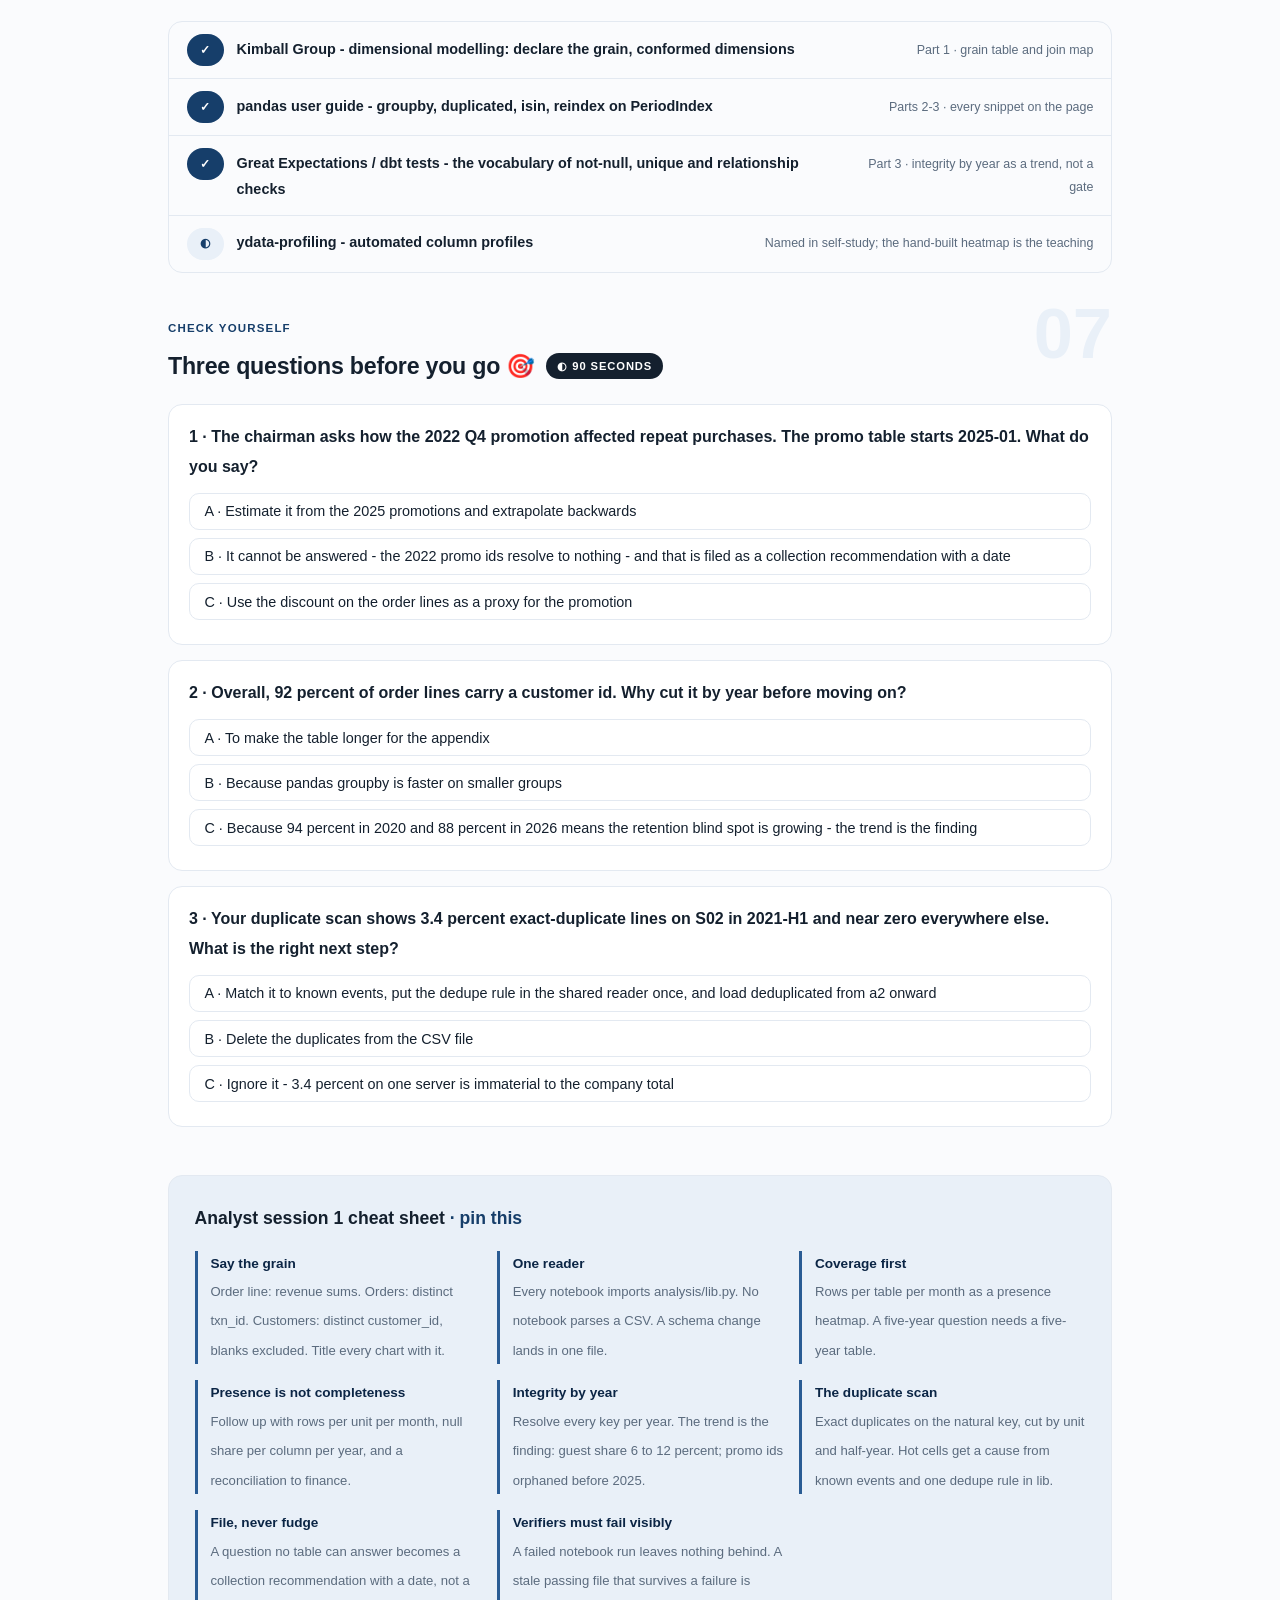
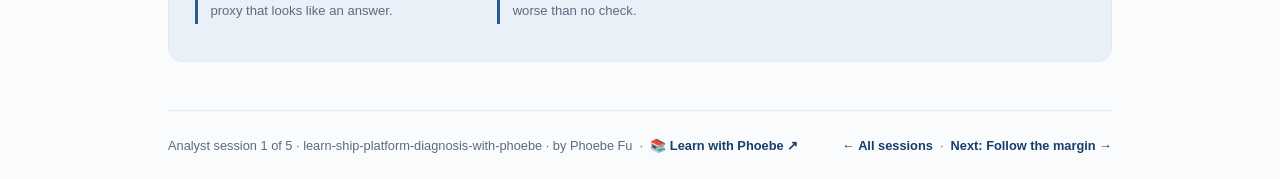
==== commit d7d88671: "Prompt-box label inside the box: overflow no longer cuts it in half The label hung 0.7rem above the " ====
--- a/courses/a1-map-the-data-before-you-read-it.html
+++ b/courses/a1-map-the-data-before-you-read-it.html
@@ -19,7 +19,7 @@
 <meta name="twitter:image" content="https://phoebefu6.github.io/learn-ship-platform-diagnosis-with-phoebe/assets/og-cover.png">
 <!-- social:end -->
 <title>Analyst session 1 · Map the data before you read it - learn ship platform diagnosis with phoebe</title>
-<link rel="stylesheet" href="../assets/style.css?v=20">
+<link rel="stylesheet" href="../assets/style.css?v=21">
 </head>
 <body>
 
--- a/assets/style.css
+++ b/assets/style.css
@@ -1328,3 +1328,8 @@
 .prompt-box b, .prompt-box strong { color: var(--indigo-deep, var(--ink)); }
 .prompt-box span, .prompt-box em, .prompt-box i { color: inherit; }
 .pp-stamp i { color: var(--ink); }
+
+/* Prompt-box label sits inside the box (2026-10-12). Hanging it 0.7rem above the edge let any
+   overflow:auto parent cut it in half; in normal flow nothing can clip it. The right margin
+   keeps it clear of the Copy button; long labels wrap instead of running under it. */
+.prompt-box > .label{ position: static; display: table; margin: 0 5.2rem .55rem 0; white-space: normal; line-height: 1.45; }
